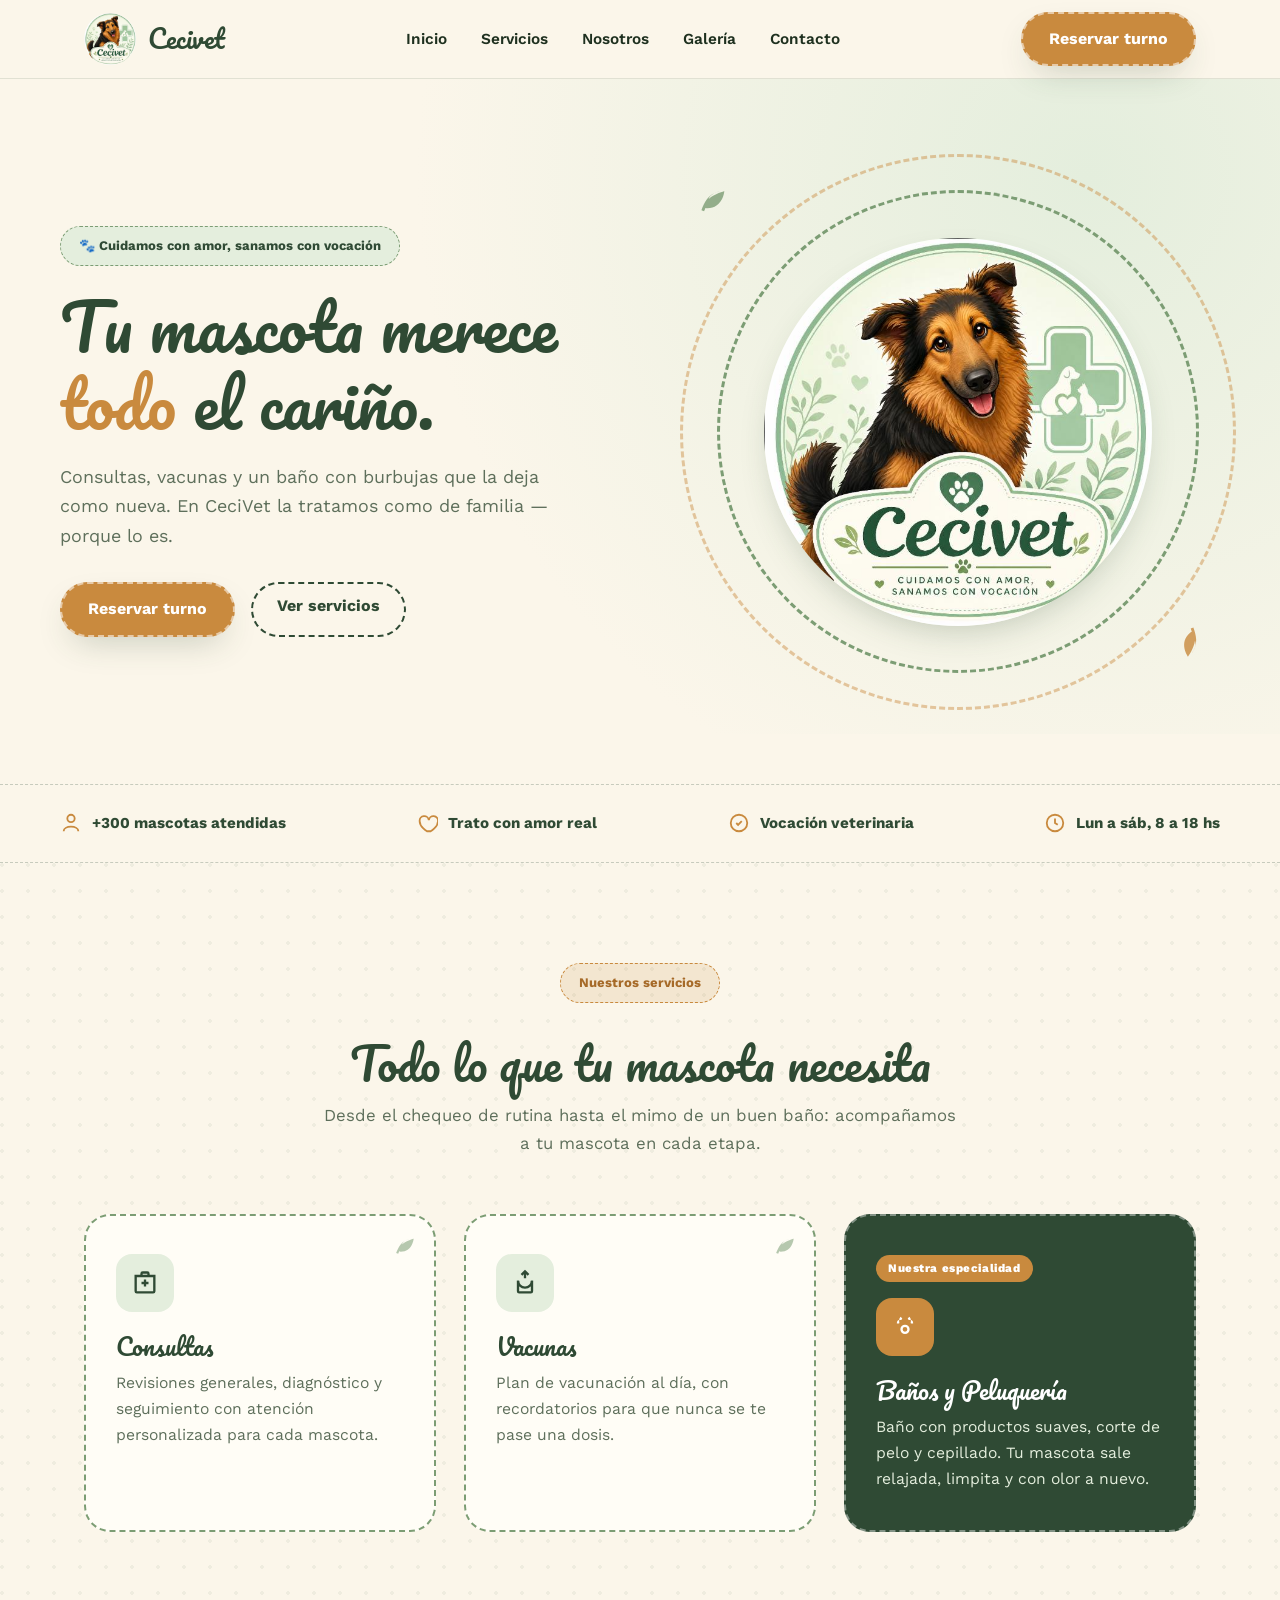
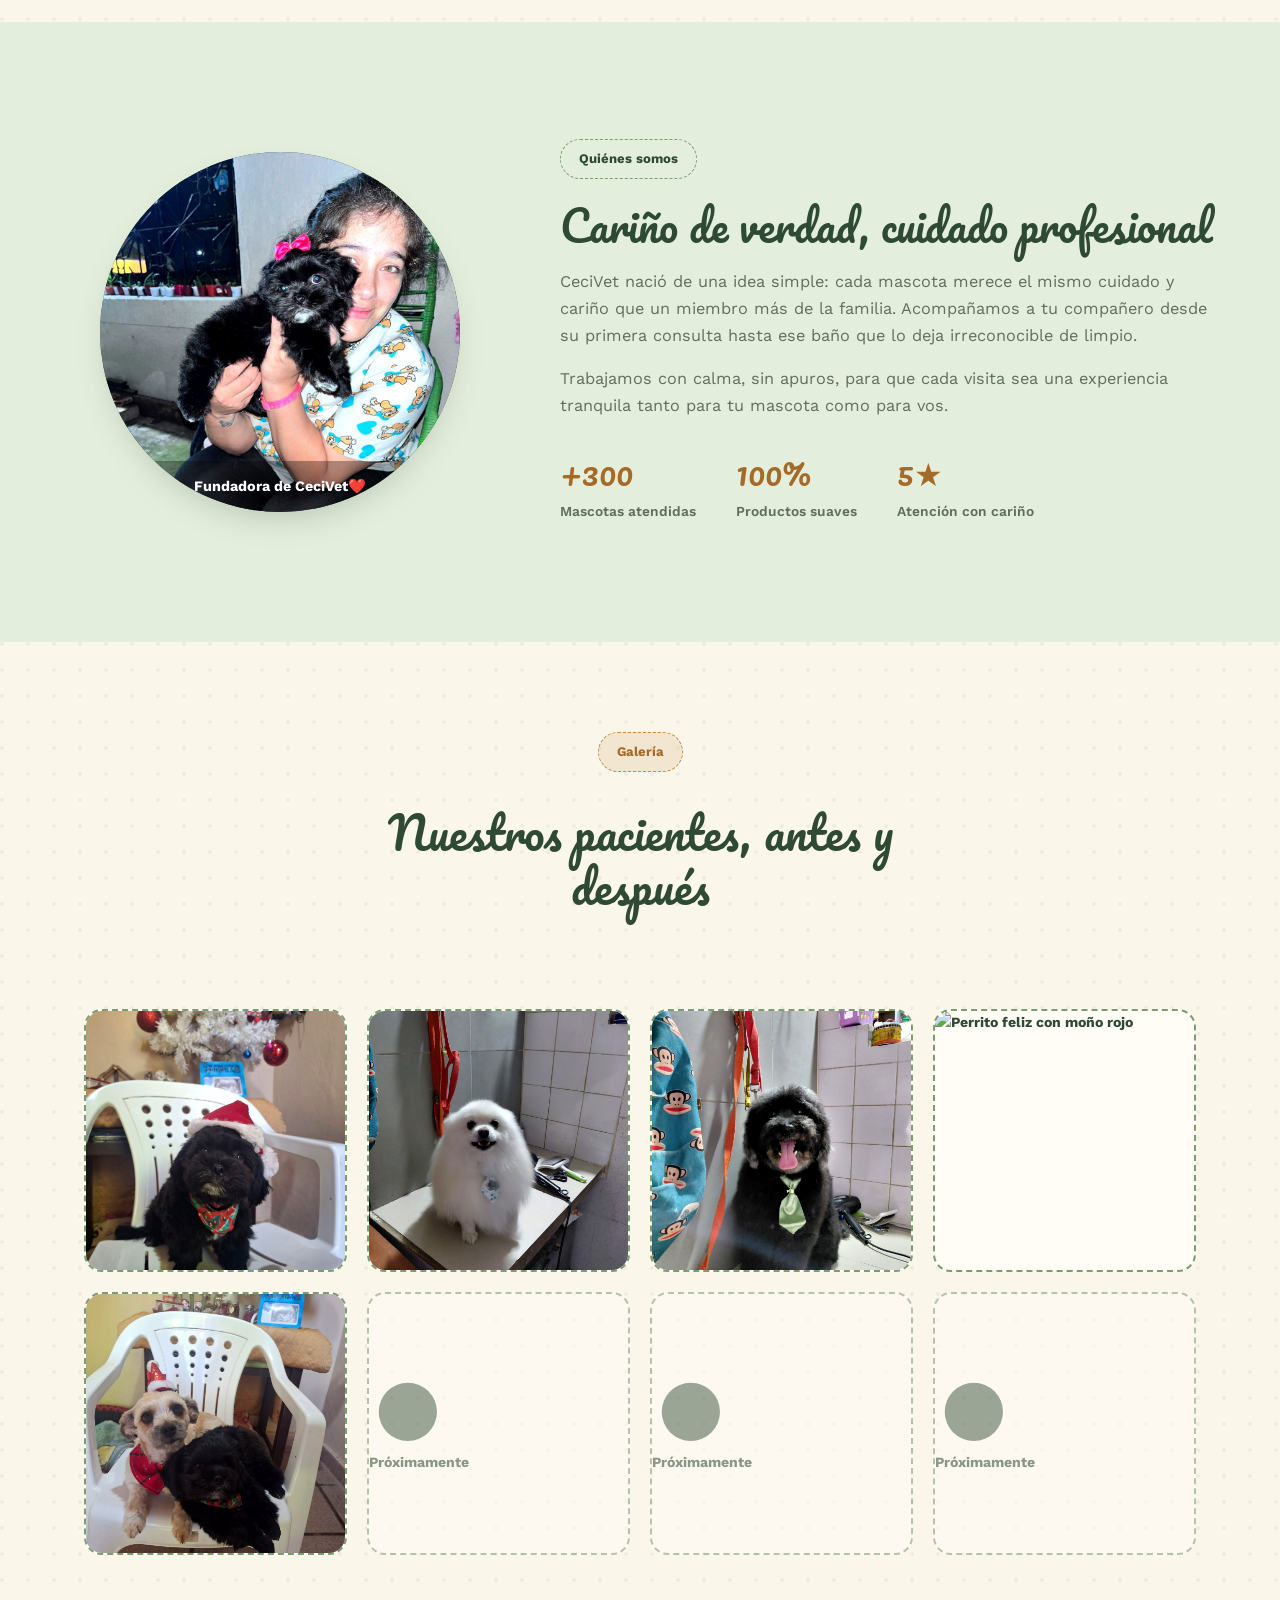
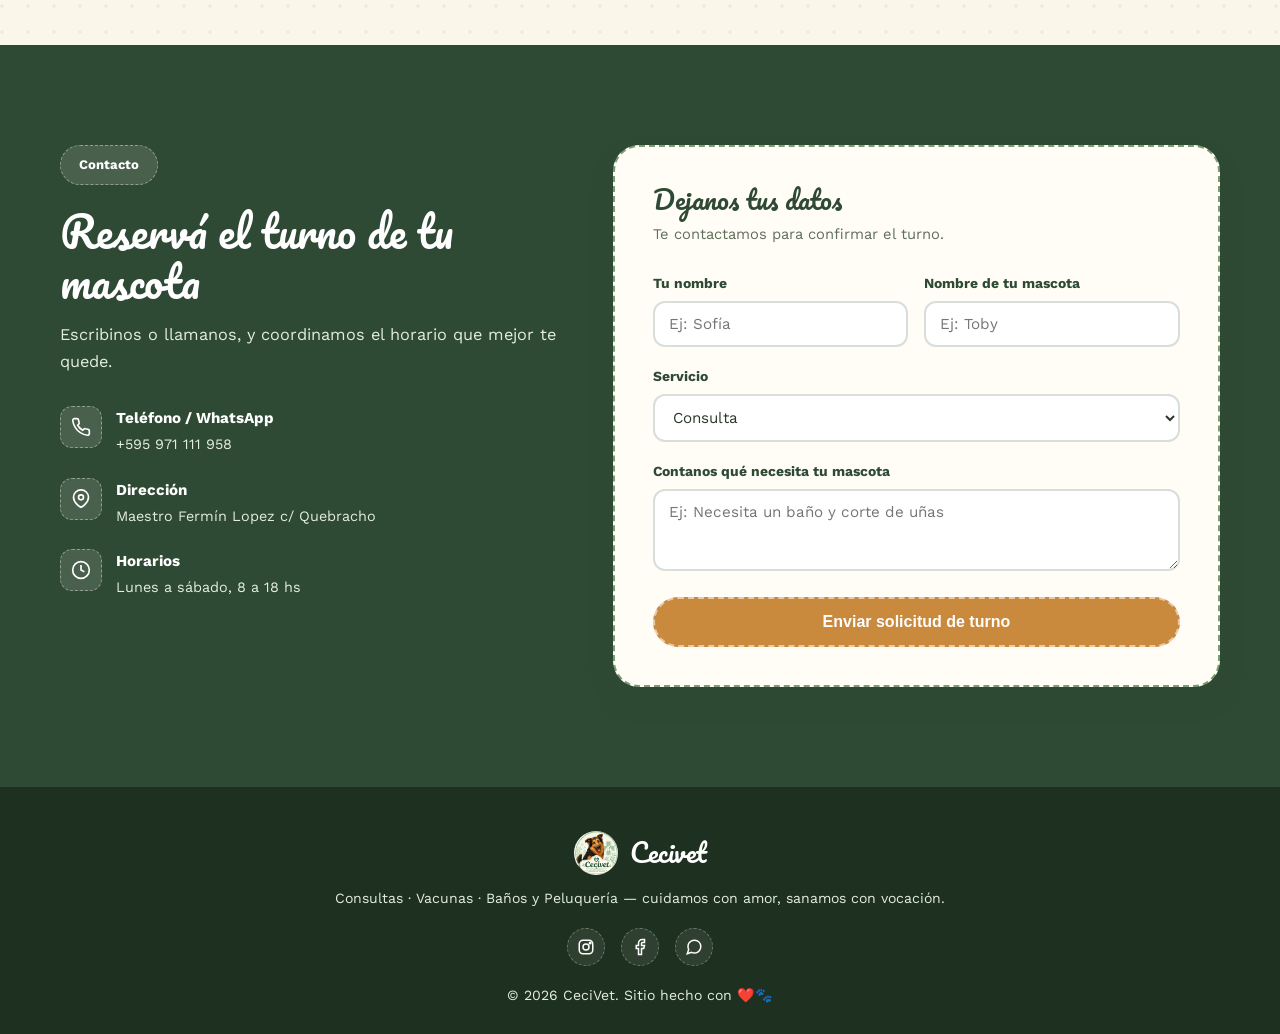
==== index.html @ d48b3a01 "CeciVet" ====
<!DOCTYPE html>
<html lang="es">
<head>
<meta charset="UTF-8">
<meta name="viewport" content="width=device-width, initial-scale=1.0">
<title>CeciVet · Cuidamos con amor, sanamos con vocación</title>
<meta name="description" content="CeciVet: consultas, vacunas, baños y peluquería para tu mascota, con cariño de verdad.">
<link rel="icon" href="assets/logo.png">

<!-- Pacifico = la tipografía tipo brush del logo. Work Sans = texto. -->
<link rel="preconnect" href="https://fonts.googleapis.com">
<link rel="preconnect" href="https://fonts.gstatic.com" crossorigin>
<link href="https://fonts.googleapis.com/css2?family=Pacifico&family=Work+Sans:ital,wght@0,400;0,500;0,600;0,700;0,800;1,400&display=swap" rel="stylesheet">

<link rel="stylesheet" href="css/style.css">
</head>
<body>

  <!-- El checkbox invisible es el "interruptor" del menú de celular.
       No hace falta JavaScript: el CSS reacciona solo a si está tildado. -->
  <input type="checkbox" id="menu-toggle" class="menu-checkbox">

  <header>
    <nav>
      <a href="#inicio" class="marca">
        <img src="assets/logo.png" alt="Logo CeciVet">
        <span class="marca-texto">Cecivet</span>
      </a>
      <ul class="menu" id="menu">
        <li><a href="#inicio">Inicio</a></li>
        <li><a href="#servicios">Servicios</a></li>
        <li><a href="#nosotros">Nosotros</a></li>
        <li><a href="#galeria">Galería</a></li>
        <li><a href="#contacto">Contacto</a></li>
      </ul>
      <a href="#contacto" class="cta">Reservar turno</a>
      <label for="menu-toggle" class="menu-btn" aria-label="Abrir menú">☰</label>
    </nav>
  </header>

  <!-- =========================================================
       HERO
       ========================================================= -->
  <section class="hero" id="inicio">
    <div class="hero-grid">
      <div>
        <span class="eyebrow">🐾 Cuidamos con amor, sanamos con vocación</span>
        <h1>Tu mascota merece <span class="resalto">todo</span> el cariño.</h1>
        <p>Consultas, vacunas y un baño con burbujas que la deja como nueva. En CeciVet la tratamos como de familia — porque lo es.</p>
        <div class="hero-botones">
          <a href="#contacto" class="cta">Reservar turno</a>
          <a href="#servicios" class="cta-outline">Ver servicios</a>
        </div>
      </div>

      <div class="hero-insignia">
        <div class="aro-punteado"></div>
        <div class="aro-punteado aro-2"></div>
        <span class="hoja-flot h1"><svg viewBox="0 0 24 24" fill="var(--salvia)"><path d="M17 8C8 10 5.9 16.17 3.82 21.34l1.89.66.95-2.3c.48.17 1.05.3 1.34.3C19 20 20 8 20 8s-6.85 1.63-11.03 5.45C9.94 10.8 12.79 8.83 17 8z"/></svg></span>
        <span class="hoja-flot h2"><svg viewBox="0 0 24 24" fill="var(--caramelo)"><path d="M17 8C8 10 5.9 16.17 3.82 21.34l1.89.66.95-2.3c.48.17 1.05.3 1.34.3C19 20 20 8 20 8s-6.85 1.63-11.03 5.45C9.94 10.8 12.79 8.83 17 8z"/></svg></span>
        <img src="assets/logo.png" alt="CeciVet — cuidamos con amor, sanamos con vocación" class="logo-hero">
      </div>
    </div>
  </section>

  <div class="franja">
    <div class="franja-grid">
      <div class="franja-item"><svg viewBox="0 0 24 24" fill="none" stroke="var(--caramelo)" stroke-width="2"><path d="M20 21c0-3-3.5-5-8-5s-8 2-8 5"/><circle cx="12" cy="7" r="4"/></svg> +300 mascotas atendidas</div>
      <div class="franja-item"><svg viewBox="0 0 24 24" fill="none" stroke="var(--caramelo)" stroke-width="2"><path d="M12 21s-8-4.5-8-11a5 5 0 0110-1 5 5 0 0110 1c0 6.5-8 11-8 11z"/></svg> Trato con amor real</div>
      <div class="franja-item"><svg viewBox="0 0 24 24" fill="none" stroke="var(--caramelo)" stroke-width="2"><path d="M9 12l2 2 4-4"/><circle cx="12" cy="12" r="9"/></svg> Vocación veterinaria</div>
      <div class="franja-item"><svg viewBox="0 0 24 24" fill="none" stroke="var(--caramelo)" stroke-width="2"><circle cx="12" cy="12" r="9"/><path d="M12 7v5l3 2"/></svg> Lun a sáb, 8 a 18 hs</div>
    </div>
  </div>

  <!-- =========================================================
       SERVICIOS
       ========================================================= -->
  <section class="servicios textura-huellas" id="servicios">
    <div class="contenedor">
      <div class="titulo-seccion">
        <span class="eyebrow">Nuestros servicios</span>
        <h2>Todo lo que tu mascota necesita</h2>
        <p>Desde el chequeo de rutina hasta el mimo de un buen baño: acompañamos a tu mascota en cada etapa.</p>
      </div>

      <div class="tarjetas">
        <div class="placa">
          <span class="hoja-esquina"><svg viewBox="0 0 24 24" fill="var(--salvia)"><path d="M17 8C8 10 5.9 16.17 3.82 21.34l1.89.66.95-2.3c.48.17 1.05.3 1.34.3C19 20 20 8 20 8s-6.85 1.63-11.03 5.45C9.94 10.8 12.79 8.83 17 8z"/></svg></span>
          <div class="icono"><svg viewBox="0 0 24 24" fill="none" stroke="var(--bosque)" stroke-width="2"><path d="M9 12h6M12 9v6M4 6h16v13a1 1 0 01-1 1H5a1 1 0 01-1-1V6z"/><path d="M9 6V4a1 1 0 011-1h4a1 1 0 011 1v2"/></svg></div>
          <h3>Consultas</h3>
          <p>Revisiones generales, diagnóstico y seguimiento con atención personalizada para cada mascota.</p>
        </div>

        <div class="placa">
          <span class="hoja-esquina"><svg viewBox="0 0 24 24" fill="var(--salvia)"><path d="M17 8C8 10 5.9 16.17 3.82 21.34l1.89.66.95-2.3c.48.17 1.05.3 1.34.3C19 20 20 8 20 8s-6.85 1.63-11.03 5.45C9.94 10.8 12.79 8.83 17 8z"/></svg></span>
          <div class="icono"><svg viewBox="0 0 24 24" fill="none" stroke="var(--bosque)" stroke-width="2"><path d="M12 2v6M9 5l3-3 3 3"/><path d="M6 10a6 6 0 0012 0"/><path d="M6 10v9a1 1 0 001 1h10a1 1 0 001-1v-9"/></svg></div>
          <h3>Vacunas</h3>
          <p>Plan de vacunación al día, con recordatorios para que nunca se te pase una dosis.</p>
        </div>

        <div class="placa destacada">
          <span class="etiqueta-top">Nuestra especialidad</span>
          <div class="icono"><svg viewBox="0 0 24 24" fill="none" stroke="white" stroke-width="2"><circle cx="12" cy="14" r="3"/><path d="M6 9c0-1 .5-2 1-2M18 9c0-1-.5-2-1-2M9 4c-.5.5-1 1.2-1 2M15 4c.5.5 1 1.2 1 2"/></svg></div>
          <h3>Baños y Peluquería</h3>
          <p>Baño con productos suaves, corte de pelo y cepillado. Tu mascota sale relajada, limpita y con olor a nuevo.</p>
        </div>
      </div>
    </div>
  </section>

  <!-- =========================================================
       NOSOTROS
       ========================================================= -->
  <section class="nosotros" id="nosotros">
    <div class="nosotros-grid">
            <div class="foto-insignia">
        <div class="foto-marco">
          <img src="assets/ceci-nosotros.jpg" alt="Ceci, fundadora de CeciVet, con uno de sus pacientes" loading="lazy">
          <div class="cinta">Fundadora de CeciVet❤️</div>
        </div>
      </div>
      <div>
        <span class="eyebrow">Quiénes somos</span>
        <h2>Cariño de verdad, cuidado profesional</h2>
        <p>CeciVet nació de una idea simple: cada mascota merece el mismo cuidado y cariño que un miembro más de la familia. Acompañamos a tu compañero desde su primera consulta hasta ese baño que lo deja irreconocible de limpio.</p>
        <p>Trabajamos con calma, sin apuros, para que cada visita sea una experiencia tranquila tanto para tu mascota como para vos.</p>
        <div class="stats">
          <div><strong>+300</strong><span>Mascotas atendidas</span></div>
          <div><strong>100%</strong><span>Productos suaves</span></div>
          <div><strong>5★</strong><span>Atención con cariño</span></div>
        </div>
      </div>
    </div>
  </section>

  <!-- =========================================================
       GALERÍA
       ========================================================= -->
  <section class="galeria textura-huellas" id="galeria">
    <div class="contenedor">
      <div class="titulo-seccion">
        <span class="eyebrow">Galería</span>
        <h2>Nuestros pacientes, antes y después</h2>
        <p>&nbsp;</p>
      </div>
      <div class="grilla-galeria">
               <div class="foto-item"><img src="assets/galeria/perrito-navideno.jpg" alt="Perrito negro con gorro navideño en CeciVet" loading="lazy"></div>
        <div class="foto-item"><img src="assets/galeria/pomerania-mesa.jpg" alt="Pomerania recién bañado en la mesa de peluquería" loading="lazy"></div>
        <div class="foto-item"><img src="assets/galeria/perrito-corbata.jpg" alt="Perrito con corbata verde después de su baño" loading="lazy"></div>
        <div class="foto-item"><img src="assets/galeria/perrito-moño-rojo.jpg" alt="Perrito feliz con moño rojo" loading="lazy"></div>
        <div class="foto-item"><img src="assets/galeria/duo-navideno.jpg" alt="Dos perritos juntos con temática navideña" loading="lazy"></div>
        <div class="foto-item placeholder"><div class="contenido"><svg viewBox="0 0 24 24" fill="var(--bosque)"><circle cx="12" cy="12" r="9"/></svg>Próximamente</div></div>
        <div class="foto-item placeholder"><div class="contenido"><svg viewBox="0 0 24 24" fill="var(--bosque)"><circle cx="12" cy="12" r="9"/></svg>Próximamente</div></div>
        <div class="foto-item placeholder"><div class="contenido"><svg viewBox="0 0 24 24" fill="var(--bosque)"><circle cx="12" cy="12" r="9"/></svg>Próximamente</div></div>
      </div>
    </div>
  </section>

  <!-- =========================================================
       CONTACTO
       ========================================================= -->
  <section class="contacto" id="contacto">
    <div class="contacto-grid">
      <div>
        <span class="eyebrow" style="background:rgba(255,255,255,0.12); color:white; border-color:rgba(255,255,255,0.4);">Contacto</span>
        <h2>Reservá el turno de tu mascota</h2>
        <p>Escribinos o llamanos, y coordinamos el horario que mejor te quede.</p>

               <a href="https://wa.me/595971111958" target="_blank" class="dato">
          <div class="icono-chico"><svg viewBox="0 0 24 24" fill="none" stroke="white" stroke-width="2"><path d="M22 16.9v3a2 2 0 01-2.2 2 19.8 19.8 0 01-8.6-3.1 19.5 19.5 0 01-6-6A19.8 19.8 0 012.1 4.2 2 2 0 014.1 2h3a2 2 0 012 1.7c.1.9.3 1.8.6 2.7a2 2 0 01-.4 2.1L8 9.9a16 16 0 006 6l1.4-1.4a2 2 0 012.1-.4c.9.3 1.8.5 2.7.6a2 2 0 011.8 2.2z"/></svg></div>
          <div><strong>Teléfono / WhatsApp</strong><span>+595 971 111 958</span></div>
        </a>
        <div class="dato">
          <div class="icono-chico"><svg viewBox="0 0 24 24" fill="none" stroke="white" stroke-width="2"><path d="M21 10c0 7-9 12-9 12s-9-5-9-12a9 9 0 0118 0z"/><circle cx="12" cy="10" r="3"/></svg></div>
          <div><strong>Dirección</strong><span>Maestro Fermín Lopez c/ Quebracho</span></div>
        </div>
        <div class="dato">
          <div class="icono-chico"><svg viewBox="0 0 24 24" fill="none" stroke="white" stroke-width="2"><circle cx="12" cy="12" r="10"/><path d="M12 6v6l4 2"/></svg></div>
          <div><strong>Horarios</strong><span>Lunes a sábado, 8 a 18 hs</span></div>
        </div>
      </div>

      <div class="form-placa">
        <h3>Dejanos tus datos</h3>
        <p>Te contactamos para confirmar el turno.</p>
        <form id="formTurno">
          <div class="campo-fila">
            <div class="campo">
              <label for="nombre">Tu nombre</label>
              <input type="text" id="nombre" placeholder="Ej: Sofía" required>
            </div>
            <div class="campo">
              <label for="mascota">Nombre de tu mascota</label>
              <input type="text" id="mascota" placeholder="Ej: Toby" required>
            </div>
          </div>
          <div class="campo">
            <label for="servicio">Servicio</label>
            <select id="servicio">
              <option>Consulta</option>
              <option>Vacunación</option>
              <option>Baño y peluquería</option>
            </select>
          </div>
          <div class="campo">
            <label for="mensaje">Contanos qué necesita tu mascota</label>
            <textarea id="mensaje" rows="3" placeholder="Ej: Necesita un baño y corte de uñas"></textarea>
          </div>
           <button type="submit" class="btn-enviar">Enviar solicitud de turno</button>
          <div class="mensaje-envio" id="mensajeEnvio">¡Listo! En breve te contactamos para confirmar el turno 🐾</div>
        </form>
      </div>
    </div>
  </section>

  <!-- =========================================================
       FOOTER
       ========================================================= -->
  <footer>
    <div class="marca">
      <img src="assets/logo.png" alt="Logo CeciVet">
      <span class="marca-texto">Cecivet</span>
    </div>
    <p>Consultas · Vacunas · Baños y Peluquería — cuidamos con amor, sanamos con vocación.</p>
    <div class="redes">
      <a href="#" aria-label="Instagram"><svg viewBox="0 0 24 24" fill="none" stroke="white" stroke-width="2"><rect x="3" y="3" width="18" height="18" rx="5"/><circle cx="12" cy="12" r="4"/><circle cx="17.5" cy="6.5" r="1"/></svg></a>
      <a href="#" aria-label="Facebook"><svg viewBox="0 0 24 24" fill="none" stroke="white" stroke-width="2"><path d="M18 2h-3a5 5 0 00-5 5v3H7v4h3v8h4v-8h3l1-4h-4V7a1 1 0 011-1h3z"/></svg></a>
      <a href="#" aria-label="WhatsApp"><svg viewBox="0 0 24 24" fill="none" stroke="white" stroke-width="2"><path d="M21 11.5a8.38 8.38 0 01-.9 3.8 8.5 8.5 0 01-7.6 4.7 8.38 8.38 0 01-3.8-.9L3 21l1.9-5.7a8.38 8.38 0 01-.9-3.8 8.5 8.5 0 014.7-7.6 8.38 8.38 0 013.8-.9h.5a8.48 8.48 0 018 8v.5z"/></svg></a>
    </div>
    <p>© 2026 CeciVet. Sitio hecho con ❤️🐾</p>
  </footer>
  <script src="js/script.js"></script>
</body>
</html>
---- css/style.css ----
/* ===========================================================
   CeciVet — style.css
   Paleta y tipografía sacadas directo del logo oficial:
   verde salvia + crema + verde bosque + caramelo (del pelaje).
   El motivo que se repite en todo el sitio: la insignia circular
   punteada y la "placa" con borde cosido, igual que el logo.
   =========================================================== */

:root{
  --salvia:        #7C9D74;  /* verde del aro del logo */
  --salvia-suave:  #E4EEDD;  /* verde clarito, fondos */
  --bosque:        #2F4A34;  /* verde oscuro del texto del logo */
  --bosque-tinta:  #1E301F;
  --crema:         #FBF6EA;  /* fondo cálido general */
  --crema-placa:   #FFFDF6;  /* crema de la "placa" del nombre */
  --caramelo:      #C98A3E;  /* del pelaje del perro, acento cálido */
  --caramelo-osc:  #A66A28;
  --texto:         #2B372A;
  --texto-suave:   #5E6F5B;
  --radio:         26px;
  --sombra: 0 14px 34px -12px rgba(47, 74, 52, 0.28);
  --borde-placa: 2.5px dashed var(--salvia);
}

*{ box-sizing:border-box; margin:0; padding:0; }
html{ scroll-behavior:smooth; }

body{
  font-family:'Work Sans', sans-serif;
  background: var(--crema);
  color: var(--texto);
  line-height:1.65;
  overflow-x:hidden;
}

h1,h2,h3,.marca-texto{ font-family:'Pacifico', cursive; color:var(--bosque); line-height:1.2; font-weight:400; }
.eyebrow, .etiqueta{ font-family:'Work Sans', sans-serif; }

a{ text-decoration:none; color:inherit; }
img,svg{ display:block; max-width:100%; }

@media (prefers-reduced-motion: reduce){
  *{ animation:none !important; transition:none !important; scroll-behavior:auto !important; }
}

.contenedor{ max-width:1160px; margin:0 auto; padding:0 24px; }

/* Textura de huellitas de fondo — el "papel de la marca" */
.textura-huellas{
  background-image: radial-gradient(circle at 2px 2px, rgba(47,74,52,0.06) 1.6px, transparent 0);
  background-size: 26px 26px;
}

/* ===========================================================
   NAVBAR
   =========================================================== */
header{
  position:sticky; top:0; z-index:100;
  background: rgba(251,246,234,0.92);
  backdrop-filter: blur(8px);
  border-bottom: 1px solid rgba(47,74,52,0.12);
}
nav{
  max-width:1160px; margin:0 auto;
  display:flex; align-items:center; justify-content:space-between;
  padding: 12px 24px;
}
.marca{ display:flex; align-items:center; gap:12px; }
.marca img{ width:52px; height:52px; border-radius:50%; }
.marca-texto{ font-size:1.6rem; }

.menu{
  display:flex; gap:30px; list-style:none;
  font-weight:600; font-size:0.96rem; color:var(--bosque-tinta);
}
.menu a{ position:relative; padding:4px 2px; }
.menu a::after{
  content:""; position:absolute; left:0; bottom:-3px;
  width:0%; height:3px; background:var(--caramelo);
  border-radius:3px; transition:width .25s ease;
}
.menu a:hover::after, .menu a:focus-visible::after{ width:100%; }
.menu a:focus-visible, .cta:focus-visible, .cta-outline:focus-visible{
  outline:3px solid var(--caramelo); outline-offset:3px; border-radius:6px;
}

/* Botón "sello": borde punteado, como la placa del logo */
.cta{
  background: var(--caramelo);
  color: white;
  padding: 12px 26px;
  border-radius: 999px;
  font-weight:700;
  box-shadow: var(--sombra);
  transition: transform .2s ease, background .2s ease;
  display:inline-block;
  border: 2.5px dashed rgba(255,255,255,0.55);
}
.cta:hover{ background: var(--caramelo-osc); transform: translateY(-2px); }

.cta-outline{
  border: 2.5px dashed var(--bosque);
  color: var(--bosque);
  padding: 9px 24px;
  border-radius: 999px;
  font-weight:700;
  display:inline-block;
  transition: background .2s ease, color .2s ease;
}
.cta-outline:hover{ background:var(--bosque); color:white; }

/* Menú hamburguesa SOLO CSS (sin una línea de JavaScript) */
.menu-checkbox{ display:none; }
.menu-btn{
  display:none; font-size:1.7rem; color:var(--bosque);
  cursor:pointer; line-height:1;
}

/* ===========================================================
   HERO
   =========================================================== */
.hero{
  position:relative;
  padding: 90px 24px 40px;
  background:
    radial-gradient(circle at 85% 15%, var(--salvia-suave) 0%, transparent 55%),
    var(--crema);
}
.hero-grid{
  max-width:1160px; margin:0 auto;
  display:grid; grid-template-columns: 1.05fr 0.95fr;
  gap:56px; align-items:center;
}
.eyebrow{
  display:inline-flex; align-items:center; gap:8px;
  background: var(--salvia-suave); color: var(--bosque);
  font-weight:700; font-size:0.82rem;
  padding: 8px 18px; border-radius:999px; margin-bottom:22px;
  border: 1.5px dashed var(--salvia);
}
.hero h1{
  font-size: clamp(2.6rem, 5.2vw, 4rem);
  margin-bottom:20px;
}
.hero h1 .resalto{ color: var(--caramelo); }
.hero p{
  font-family:'Work Sans', sans-serif;
  font-size:1.12rem; color: var(--texto-suave);
  max-width:48ch; margin-bottom:32px;
}
.hero-botones{ display:flex; gap:16px; flex-wrap:wrap; }

/* Insignia circular con el logo real + aro punteado girando —
   elemento firma tomado directo del isotipo de la marca */
.hero-insignia{
  position:relative;
  aspect-ratio:1/1;
  display:flex; align-items:center; justify-content:center;
}
.aro-punteado{
  position:absolute; inset: 4%;
  border-radius:50%;
  border: 3px dashed var(--salvia);
  animation: girar 40s linear infinite;
}
.aro-punteado.aro-2{ inset: -3%; border-color: rgba(201,138,62,0.45); animation-duration: 60s; animation-direction: reverse; }
@keyframes girar{ to{ transform: rotate(360deg); } }

.logo-hero{
  width: 74%;
  border-radius:50%;
  box-shadow: var(--sombra);
  position:relative;
  z-index:2;
}

.hoja-flot{ position:absolute; opacity:.8; }
.hoja-flot svg{ width:34px; }
.hoja-flot.h1{ top:2%; left:0%; }
.hoja-flot.h2{ bottom:6%; right:2%; transform:rotate(140deg); }

/* Franja de confianza */
.franja{
  border-top: 1.5px dashed rgba(47,74,52,0.25);
  border-bottom: 1.5px dashed rgba(47,74,52,0.25);
  padding: 26px 24px;
  margin-top: 50px;
}
.franja-grid{
  max-width:1160px; margin:0 auto;
  display:flex; justify-content:space-between; flex-wrap:wrap; gap:20px;
}
.franja-item{ display:flex; align-items:center; gap:10px; font-weight:700; color:var(--bosque); font-size:.95rem; }
.franja-item svg{ width:22px; height:22px; }

/* ===========================================================
   SERVICIOS
   =========================================================== */
.servicios{ padding: 100px 24px 90px; }
.titulo-seccion{ text-align:center; max-width:640px; margin:0 auto 56px; }
.titulo-seccion .eyebrow{ background: rgba(201,138,62,0.15); color: var(--caramelo-osc); border-color: var(--caramelo); }
.titulo-seccion h2{ font-size: clamp(2rem, 4.2vw, 2.8rem); margin: 12px 0 12px; }
.titulo-seccion p{ color: var(--texto-suave); font-size:1.05rem; }

.tarjetas{ display:grid; grid-template-columns: repeat(3,1fr); gap:28px; }

/* Tarjeta tipo "placa": borde punteado + esquina de hoja, como el sello del logo */
.placa{
  background: var(--crema-placa);
  border-radius: var(--radio);
  border: var(--borde-placa);
  padding: 38px 30px;
  position:relative;
  transition: transform .25s ease, box-shadow .25s ease;
}
.placa:hover{ transform: translateY(-8px); box-shadow: var(--sombra); }
.placa.destacada{ background: var(--bosque); border-color: rgba(255,255,255,0.4); }
.placa.destacada h3, .placa.destacada p{ color: white; }
.placa.destacada p{ color: var(--salvia-suave); }

.placa .hoja-esquina{ position:absolute; top:14px; right:16px; opacity:.55; }
.placa .hoja-esquina svg{ width:26px; }

.icono{
  width:58px; height:58px;
  background: var(--salvia-suave);
  border-radius: 16px;
  display:flex; align-items:center; justify-content:center;
  margin-bottom:20px;
}
.placa.destacada .icono{ background: var(--caramelo); }
.icono svg{ width:28px; height:28px; }

.placa h3{ font-size:1.5rem; margin-bottom:10px; }
.placa p{ color: var(--texto-suave); font-size:0.98rem; }

.etiqueta-top{
  display:inline-block; background:var(--caramelo); color:white;
  font-size:0.72rem; font-weight:800; letter-spacing:.05em;
  padding:4px 12px; border-radius:999px; margin-bottom:16px;
}

/* ===========================================================
   NOSOTROS
   =========================================================== */
.nosotros{ padding: 90px 24px; background: var(--salvia-suave); }
.nosotros-grid{
  max-width:1160px; margin:0 auto;
  display:grid; grid-template-columns: 0.8fr 1.2fr;
  gap: 60px; align-items:center;
}
.foto-insignia{
  position:relative; aspect-ratio:1/1;
  display:flex; align-items:center; justify-content:center;
}
.foto-marco{
  width:82%; aspect-ratio:1/1; border-radius:50%;
  background: var(--bosque);
  display:flex; align-items:center; justify-content:center;
  box-shadow: var(--sombra); position:relative; overflow:hidden;
}
.foto-marco img{
  width:100%; height:100%;
  object-fit: cover;
  display:block;
}
.foto-marco .cinta{
  position:absolute; bottom:0; left:0; right:0;
  background: rgba(0,0,0,0.32); color:white; text-align:center;
  padding:14px; font-weight:700; font-size:.9rem;
}

.nosotros h2{ font-size: clamp(2rem, 4.2vw, 2.6rem); margin-bottom:18px; }
.nosotros p{ color: var(--texto-suave); margin-bottom:16px; font-size:1.02rem; }

.stats{ display:flex; gap:40px; margin-top:26px; flex-wrap:wrap; }
.stats div strong{ display:block; font-family:'Pacifico',cursive; font-size:2rem; color: var(--caramelo-osc); font-weight:400; }
.stats div span{ font-size:.86rem; color:var(--texto-suave); font-weight:600; }

/* ===========================================================
   GALERÍA
   =========================================================== */
.galeria{ padding:90px 24px; }
.grilla-galeria{ display:grid; grid-template-columns:repeat(4,1fr); gap:20px; }
.foto-item{
  aspect-ratio:1/1;
  border-radius: 18px;
  border: var(--borde-placa);
  background: var(--crema-placa);
  display:flex; align-items:center; justify-content:center;
  flex-direction:column; gap:8px;
  color: var(--bosque); font-weight:700; font-size:.88rem;
  transition: transform .2s ease;
  overflow: hidden;
}
.foto-item:hover{ transform: translateY(-6px) rotate(-1deg); }
.foto-item img{
  width:100%; height:100%;
  object-fit: cover;
  display:block;
}
.foto-item svg{ width:30%; opacity:.85; }
.foto-item.placeholder{ opacity:.55; }
.foto-item.destacada{ background: var(--bosque); color:white; border-color: rgba(255,255,255,0.4); }

/* ===========================================================
   CONTACTO
   =========================================================== */
.contacto{ padding:100px 24px; background: var(--bosque); color:white; position:relative; }
.contacto-grid{
  max-width:1160px; margin:0 auto;
  display:grid; grid-template-columns: 0.9fr 1.1fr; gap:56px;
}
.contacto h2{ color:white; font-size: clamp(2rem,4.2vw,2.6rem); margin-bottom:16px; }
.contacto > .contacto-grid > div:first-child p{ color: var(--salvia-suave); margin-bottom:30px; font-size:1.02rem; }

.dato{ display:flex; gap:14px; margin-bottom:20px; align-items:flex-start; }
.dato .icono-chico{
  width:42px; height:42px; background: rgba(255,255,255,0.12);
  border: 1.5px dashed rgba(255,255,255,0.4);
  border-radius:12px; display:flex; align-items:center; justify-content:center; flex-shrink:0;
}
.dato .icono-chico svg{ width:20px; height:20px; }
.dato strong{ display:block; font-size:.95rem; }
.dato span{ color: var(--salvia-suave); font-size:.9rem; }

/* La placa del formulario — misma idea que el cartel del logo */
.form-placa{
  background: var(--crema-placa);
  border-radius: var(--radio);
  border: var(--borde-placa);
  padding: 38px;
  box-shadow: var(--sombra);
}
.form-placa h3{ margin-bottom:6px; font-size:1.6rem; }
.form-placa > p{ color: var(--texto-suave); font-size:.92rem; margin-bottom:26px; font-family:'Work Sans'; }

.campo{ margin-bottom:18px; }
.campo label{ display:block; font-weight:700; font-size:.87rem; margin-bottom:6px; color:var(--bosque); }
.campo input, .campo select, .campo textarea{
  width:100%; padding:12px 14px; border-radius:12px;
  border: 2px solid rgba(47,74,52,0.18);
  font-family:inherit; font-size:.95rem; background:white; color:var(--texto);
  transition: border-color .2s ease;
}
.campo input:focus, .campo select:focus, .campo textarea:focus{ outline:none; border-color: var(--caramelo); }
.campo-fila{ display:grid; grid-template-columns:1fr 1fr; gap:16px; }

.btn-enviar{
  width:100%; background: var(--caramelo); color:white;
  padding:14px; border-radius:999px; font-weight:800; font-size:1rem;
  border: 2.5px dashed rgba(255,255,255,0.55);
  transition: background .2s ease; cursor:pointer;
}
.btn-enviar:hover{ background: var(--caramelo-osc); }
.mensaje-envio{
  margin-top: 14px;
  padding: 12px 14px;
  border-radius: 12px;
  background: var(--salvia-suave);
  color: var(--bosque);
  font-weight: 700;
  font-size: .9rem;
  text-align: center;
  display: none;
}
.mensaje-envio.visible{
  display: block;
}

/* ===========================================================
   FOOTER
   =========================================================== */
footer{ background: var(--bosque-tinta); color: var(--salvia-suave); padding:44px 24px 26px; text-align:center; font-size:.88rem; }
footer .marca{ justify-content:center; margin-bottom:12px; }
footer .marca-texto{ color:white; }
footer .marca img{ width:44px; height:44px; }
footer .redes{ display:flex; justify-content:center; gap:16px; margin:18px 0; }
footer .redes a{
  width:38px; height:38px; border-radius:50%;
  background: rgba(255,255,255,0.08); border: 1.5px dashed rgba(255,255,255,0.3);
  display:flex; align-items:center; justify-content:center;
  transition: background .2s ease;
}
footer .redes a:hover{ background: var(--caramelo); border-color: transparent; }
footer .redes svg{ width:18px; height:18px; }

/* ===========================================================
   RESPONSIVE
   =========================================================== */
@media (max-width:900px){
  .hero-grid, .nosotros-grid, .contacto-grid{ grid-template-columns:1fr; }
  .nosotros .foto-insignia{ order:-1; max-width:340px; margin:0 auto; }
  .tarjetas{ grid-template-columns:1fr 1fr; }
  .grilla-galeria{ grid-template-columns: repeat(2,1fr); }
  .hero-insignia{ max-width:340px; margin:0 auto; }
}

@media (max-width:640px){
  .menu{
    position:absolute; top:100%; left:0; right:0;
    background:var(--crema); flex-direction:column;
    padding:20px 24px; gap:18px;
    display:none;
    border-bottom:1.5px dashed var(--salvia);
  }
  /* Truco CSS puro: el checkbox invisible controla si se ve el menú */
  .menu-checkbox:checked ~ .menu{ display:flex; }
  .menu-btn{ display:block; }
  .tarjetas{ grid-template-columns:1fr; }
  .grilla-galeria{ grid-template-columns: repeat(2,1fr); }
  .campo-fila{ grid-template-columns:1fr; }
  .franja-grid{ justify-content:center; text-align:center; }
  .stats{ gap:24px; }
}
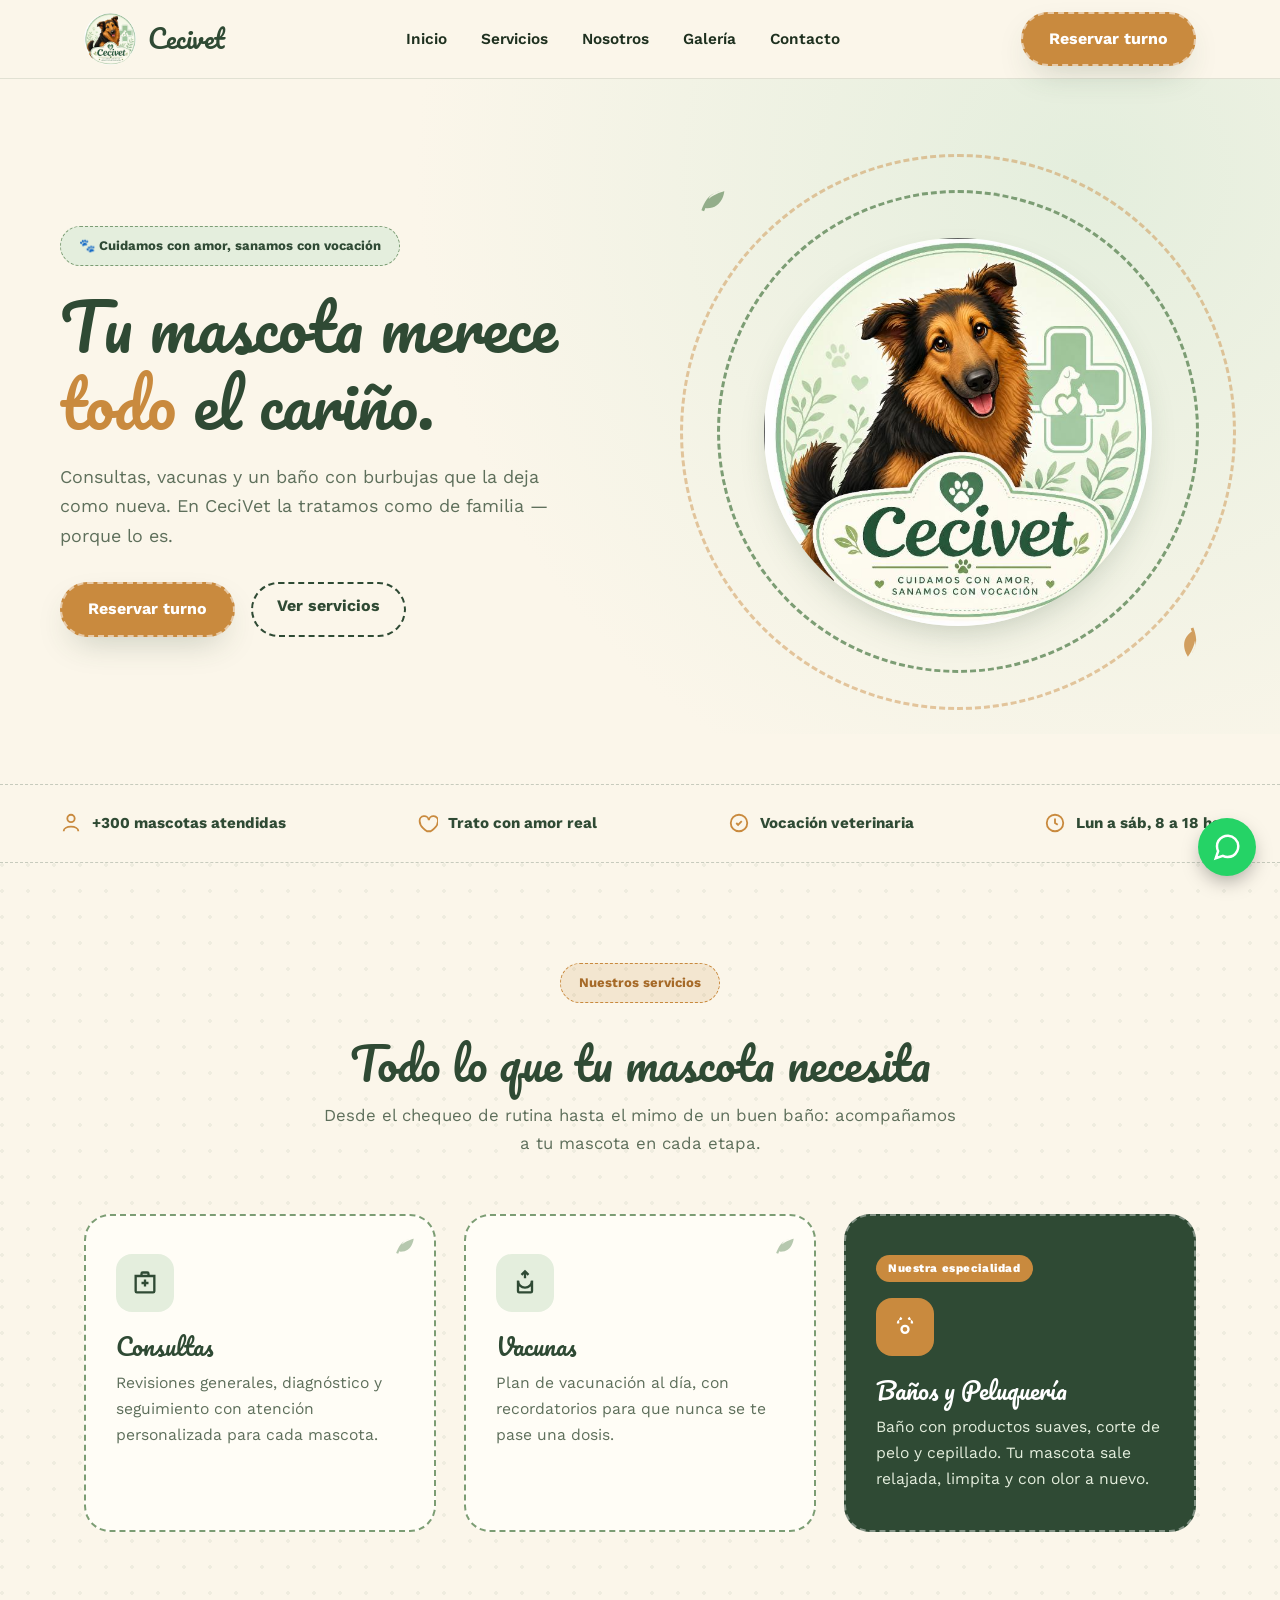
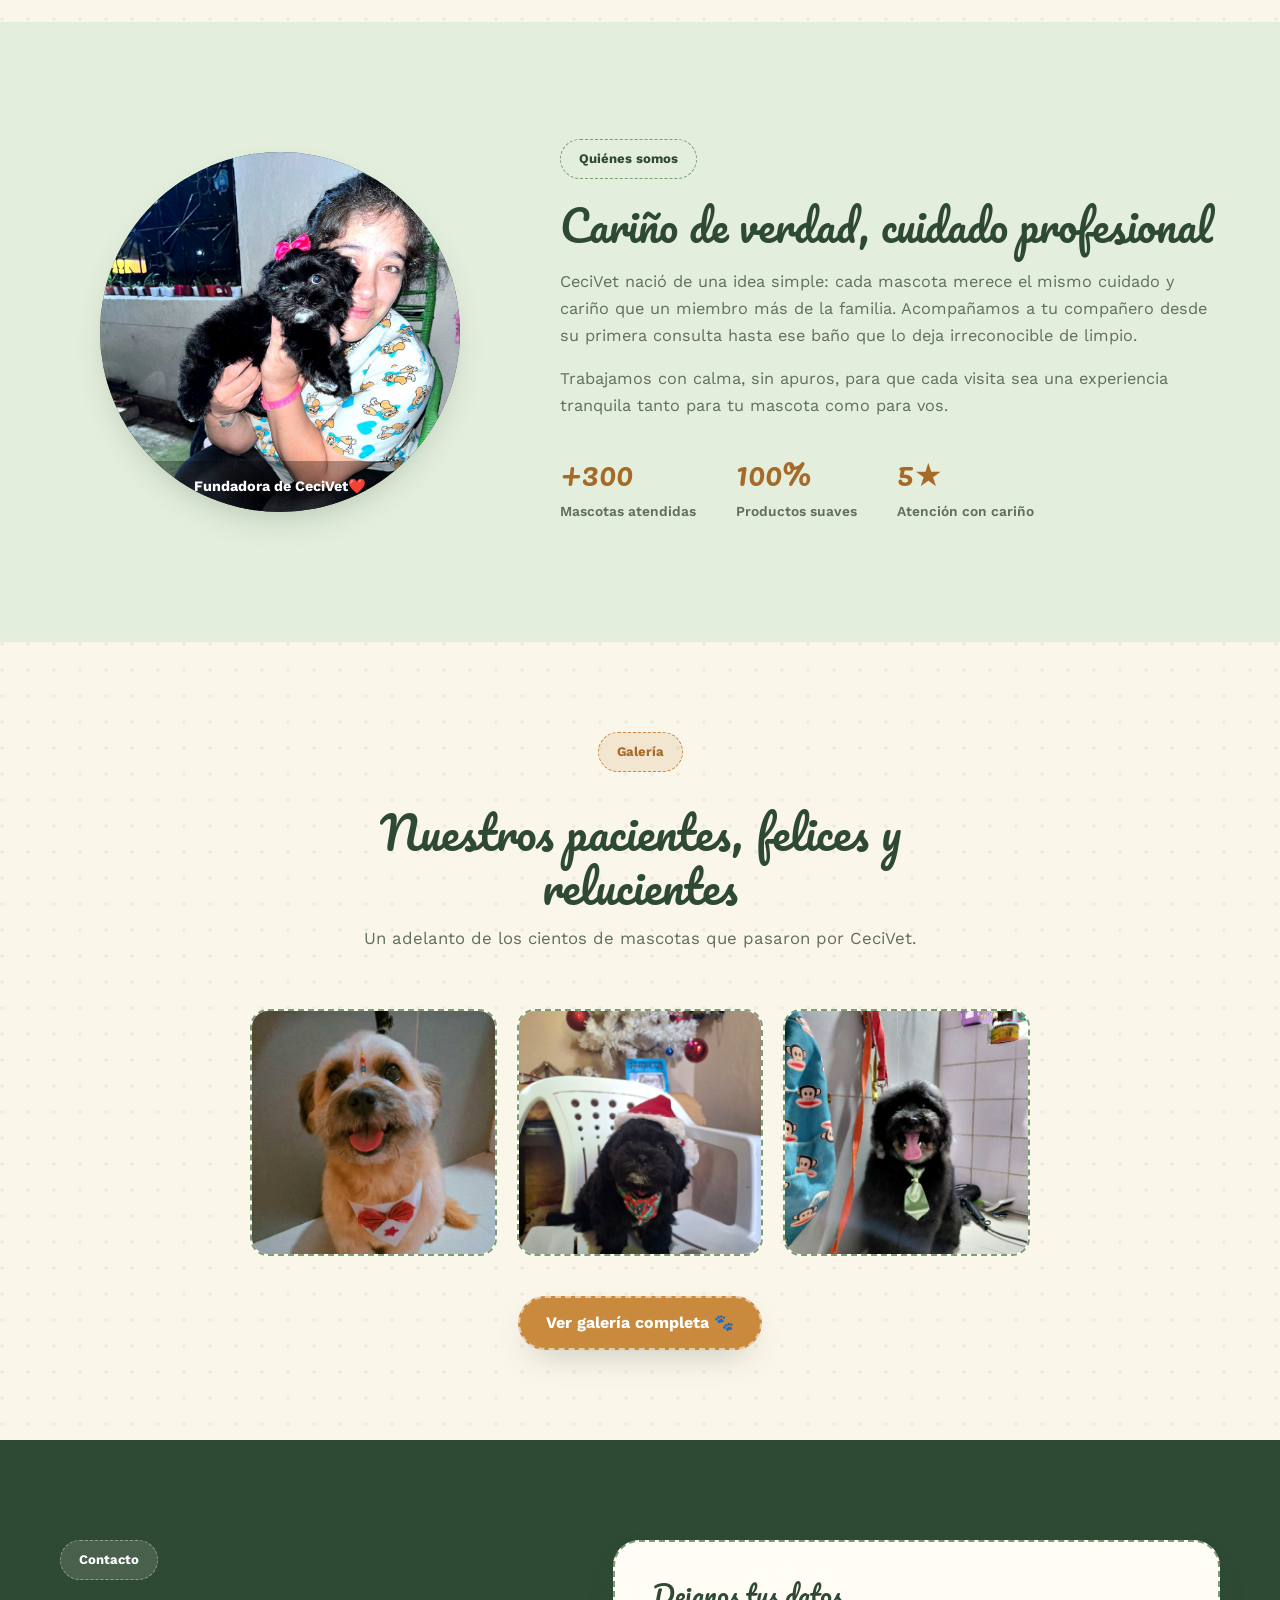
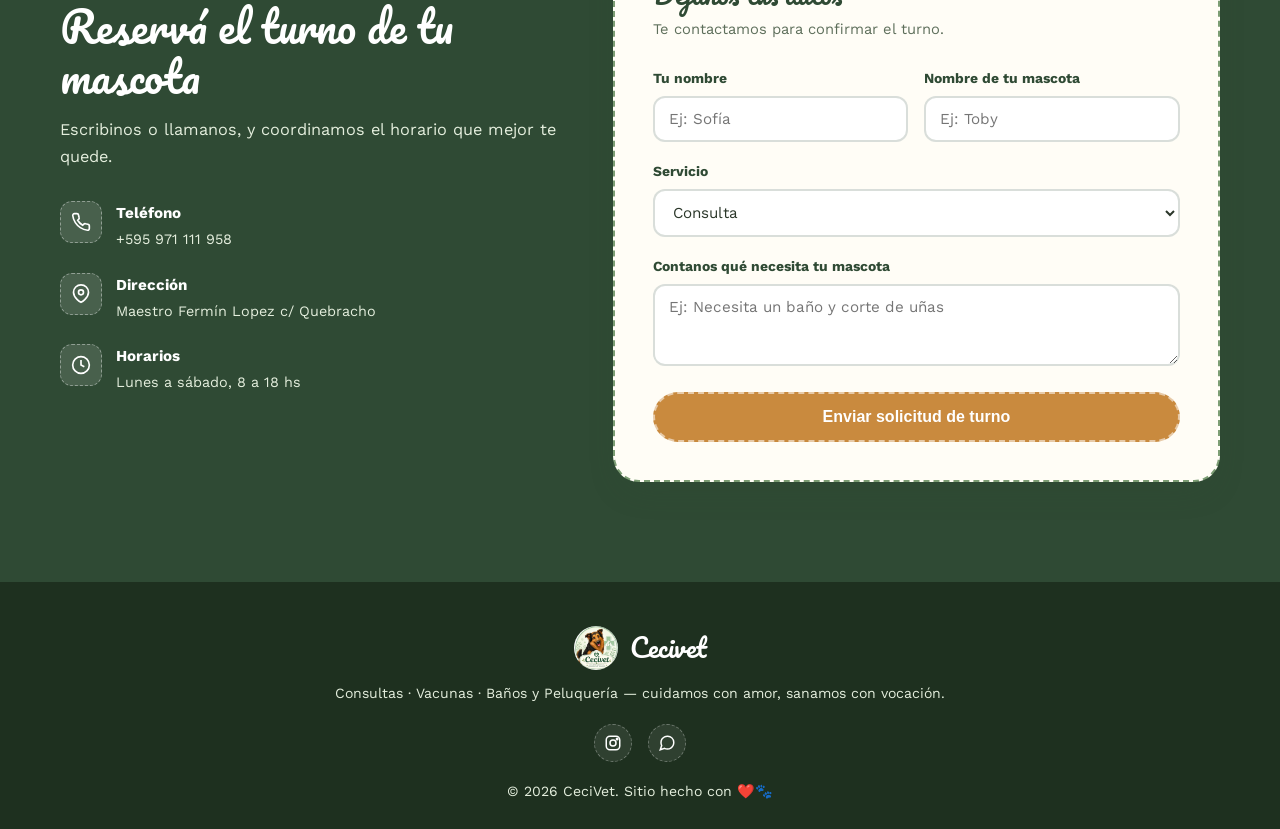
==== commit e1c36454: "Agregue cosas nuevas" ====
--- a/index.html
+++ b/index.html
@@ -30,7 +30,7 @@
         <li><a href="#inicio">Inicio</a></li>
         <li><a href="#servicios">Servicios</a></li>
         <li><a href="#nosotros">Nosotros</a></li>
-        <li><a href="#galeria">Galería</a></li>
+        <li><a href="galeria.html">Galería</a></li>
         <li><a href="#contacto">Contacto</a></li>
       </ul>
       <a href="#contacto" class="cta">Reservar turno</a>
@@ -84,21 +84,21 @@
       </div>
 
       <div class="tarjetas">
-        <div class="placa">
+        <div class="placa aparecer">
           <span class="hoja-esquina"><svg viewBox="0 0 24 24" fill="var(--salvia)"><path d="M17 8C8 10 5.9 16.17 3.82 21.34l1.89.66.95-2.3c.48.17 1.05.3 1.34.3C19 20 20 8 20 8s-6.85 1.63-11.03 5.45C9.94 10.8 12.79 8.83 17 8z"/></svg></span>
           <div class="icono"><svg viewBox="0 0 24 24" fill="none" stroke="var(--bosque)" stroke-width="2"><path d="M9 12h6M12 9v6M4 6h16v13a1 1 0 01-1 1H5a1 1 0 01-1-1V6z"/><path d="M9 6V4a1 1 0 011-1h4a1 1 0 011 1v2"/></svg></div>
           <h3>Consultas</h3>
           <p>Revisiones generales, diagnóstico y seguimiento con atención personalizada para cada mascota.</p>
         </div>
 
-        <div class="placa">
+        <div class="placa aparecer">
           <span class="hoja-esquina"><svg viewBox="0 0 24 24" fill="var(--salvia)"><path d="M17 8C8 10 5.9 16.17 3.82 21.34l1.89.66.95-2.3c.48.17 1.05.3 1.34.3C19 20 20 8 20 8s-6.85 1.63-11.03 5.45C9.94 10.8 12.79 8.83 17 8z"/></svg></span>
           <div class="icono"><svg viewBox="0 0 24 24" fill="none" stroke="var(--bosque)" stroke-width="2"><path d="M12 2v6M9 5l3-3 3 3"/><path d="M6 10a6 6 0 0012 0"/><path d="M6 10v9a1 1 0 001 1h10a1 1 0 001-1v-9"/></svg></div>
           <h3>Vacunas</h3>
           <p>Plan de vacunación al día, con recordatorios para que nunca se te pase una dosis.</p>
         </div>
 
-        <div class="placa destacada">
+        <div class="placa destacada aparecer">
           <span class="etiqueta-top">Nuestra especialidad</span>
           <div class="icono"><svg viewBox="0 0 24 24" fill="none" stroke="white" stroke-width="2"><circle cx="12" cy="14" r="3"/><path d="M6 9c0-1 .5-2 1-2M18 9c0-1-.5-2-1-2M9 4c-.5.5-1 1.2-1 2M15 4c.5.5 1 1.2 1 2"/></svg></div>
           <h3>Baños y Peluquería</h3>
@@ -136,22 +136,20 @@
   <!-- =========================================================
        GALERÍA
        ========================================================= -->
-  <section class="galeria textura-huellas" id="galeria">
+   <section class="galeria textura-huellas" id="galeria">
     <div class="contenedor">
       <div class="titulo-seccion">
         <span class="eyebrow">Galería</span>
-        <h2>Nuestros pacientes, antes y después</h2>
-        <p>&nbsp;</p>
-      </div>
-      <div class="grilla-galeria">
-               <div class="foto-item"><img src="assets/galeria/perrito-navideno.jpg" alt="Perrito negro con gorro navideño en CeciVet" loading="lazy"></div>
-        <div class="foto-item"><img src="assets/galeria/pomerania-mesa.jpg" alt="Pomerania recién bañado en la mesa de peluquería" loading="lazy"></div>
+        <h2>Nuestros pacientes, felices y relucientes</h2>
+        <p>Un adelanto de los cientos de mascotas que pasaron por CeciVet.</p>
+      </div>
+      <div class="grilla-galeria" style="grid-template-columns: repeat(3, 1fr); max-width: 780px; margin: 0 auto;">
+        <div class="foto-item"><img src="assets/galeria/perrito-moño-rojo.jpg" alt="Perrito feliz con moño rojo" loading="lazy"></div>
+        <div class="foto-item"><img src="assets/galeria/perrito-navideno.jpg" alt="Perrito negro con gorro navideño en CeciVet" loading="lazy"></div>
         <div class="foto-item"><img src="assets/galeria/perrito-corbata.jpg" alt="Perrito con corbata verde después de su baño" loading="lazy"></div>
-        <div class="foto-item"><img src="assets/galeria/perrito-moño-rojo.jpg" alt="Perrito feliz con moño rojo" loading="lazy"></div>
-        <div class="foto-item"><img src="assets/galeria/duo-navideno.jpg" alt="Dos perritos juntos con temática navideña" loading="lazy"></div>
-        <div class="foto-item placeholder"><div class="contenido"><svg viewBox="0 0 24 24" fill="var(--bosque)"><circle cx="12" cy="12" r="9"/></svg>Próximamente</div></div>
-        <div class="foto-item placeholder"><div class="contenido"><svg viewBox="0 0 24 24" fill="var(--bosque)"><circle cx="12" cy="12" r="9"/></svg>Próximamente</div></div>
-        <div class="foto-item placeholder"><div class="contenido"><svg viewBox="0 0 24 24" fill="var(--bosque)"><circle cx="12" cy="12" r="9"/></svg>Próximamente</div></div>
+      </div>
+      <div style="text-align:center; margin-top:40px;">
+        <a href="galeria.html" class="cta">Ver galería completa 🐾</a>
       </div>
     </div>
   </section>
@@ -166,14 +164,14 @@
         <h2>Reservá el turno de tu mascota</h2>
         <p>Escribinos o llamanos, y coordinamos el horario que mejor te quede.</p>
 
-               <a href="https://wa.me/595971111958" target="_blank" class="dato">
+                  <div class="dato">
           <div class="icono-chico"><svg viewBox="0 0 24 24" fill="none" stroke="white" stroke-width="2"><path d="M22 16.9v3a2 2 0 01-2.2 2 19.8 19.8 0 01-8.6-3.1 19.5 19.5 0 01-6-6A19.8 19.8 0 012.1 4.2 2 2 0 014.1 2h3a2 2 0 012 1.7c.1.9.3 1.8.6 2.7a2 2 0 01-.4 2.1L8 9.9a16 16 0 006 6l1.4-1.4a2 2 0 012.1-.4c.9.3 1.8.5 2.7.6a2 2 0 011.8 2.2z"/></svg></div>
-          <div><strong>Teléfono / WhatsApp</strong><span>+595 971 111 958</span></div>
-        </a>
-        <div class="dato">
+          <div><strong>Teléfono</strong><span>+595 971 111 958</span></div>
+        </div>
+                <a href="https://maps.app.goo.gl/7TEwRDLWytnEULGV6" target="_blank" class="dato">
           <div class="icono-chico"><svg viewBox="0 0 24 24" fill="none" stroke="white" stroke-width="2"><path d="M21 10c0 7-9 12-9 12s-9-5-9-12a9 9 0 0118 0z"/><circle cx="12" cy="10" r="3"/></svg></div>
           <div><strong>Dirección</strong><span>Maestro Fermín Lopez c/ Quebracho</span></div>
-        </div>
+        </a>
         <div class="dato">
           <div class="icono-chico"><svg viewBox="0 0 24 24" fill="none" stroke="white" stroke-width="2"><circle cx="12" cy="12" r="10"/><path d="M12 6v6l4 2"/></svg></div>
           <div><strong>Horarios</strong><span>Lunes a sábado, 8 a 18 hs</span></div>
@@ -223,12 +221,18 @@
     </div>
     <p>Consultas · Vacunas · Baños y Peluquería — cuidamos con amor, sanamos con vocación.</p>
     <div class="redes">
-      <a href="#" aria-label="Instagram"><svg viewBox="0 0 24 24" fill="none" stroke="white" stroke-width="2"><rect x="3" y="3" width="18" height="18" rx="5"/><circle cx="12" cy="12" r="4"/><circle cx="17.5" cy="6.5" r="1"/></svg></a>
-      <a href="#" aria-label="Facebook"><svg viewBox="0 0 24 24" fill="none" stroke="white" stroke-width="2"><path d="M18 2h-3a5 5 0 00-5 5v3H7v4h3v8h4v-8h3l1-4h-4V7a1 1 0 011-1h3z"/></svg></a>
-      <a href="#" aria-label="WhatsApp"><svg viewBox="0 0 24 24" fill="none" stroke="white" stroke-width="2"><path d="M21 11.5a8.38 8.38 0 01-.9 3.8 8.5 8.5 0 01-7.6 4.7 8.38 8.38 0 01-3.8-.9L3 21l1.9-5.7a8.38 8.38 0 01-.9-3.8 8.5 8.5 0 014.7-7.6 8.38 8.38 0 013.8-.9h.5a8.48 8.48 0 018 8v.5z"/></svg></a>
+      <a href="https://instagram.com/cecivetpy" target="_blank" aria-label="Instagram"><svg viewBox="0 0 24 24" fill="none" stroke="white" stroke-width="2"><rect x="3" y="3" width="18" height="18" rx="5"/><circle cx="12" cy="12" r="4"/><circle cx="17.5" cy="6.5" r="1"/></svg></a>
+      <a href="https://wa.me/595971111958" target="_blank" aria-label="WhatsApp"><svg viewBox="0 0 24 24" fill="none" stroke="white" stroke-width="2"><path d="M21 11.5a8.38 8.38 0 01-.9 3.8 8.5 8.5 0 01-7.6 4.7 8.38 8.38 0 01-3.8-.9L3 21l1.9-5.7a8.38 8.38 0 01-.9-3.8 8.5 8.5 0 014.7-7.6 8.38 8.38 0 013.8-.9h.5a8.48 8.48 0 018 8v.5z"/></svg></a>
     </div>
     <p>© 2026 CeciVet. Sitio hecho con ❤️🐾</p>
   </footer>
+    <a href="https://wa.me/595971111958" target="_blank" class="whatsapp-flotante" aria-label="Escribinos por WhatsApp">
+    <svg viewBox="0 0 24 24" fill="none" stroke="white" stroke-width="2"><path d="M21 11.5a8.38 8.38 0 01-.9 3.8 8.5 8.5 0 01-7.6 4.7 8.38 8.38 0 01-3.8-.9L3 21l1.9-5.7a8.38 8.38 0 01-.9-3.8 8.5 8.5 0 014.7-7.6 8.38 8.38 0 013.8-.9h.5a8.48 8.48 0 018 8v.5z"/></svg>
+  </a>
+    <div class="lightbox" id="lightbox">
+    <button class="lightbox-cerrar" id="lightboxCerrar" aria-label="Cerrar">✕</button>
+    <img src="" alt="" id="lightboxImg">
+  </div>
   <script src="js/script.js"></script>
 </body>
 </html>
--- a/css/style.css
+++ b/css/style.css
@@ -83,6 +83,13 @@
 .menu a:focus-visible, .cta:focus-visible, .cta-outline:focus-visible{
   outline:3px solid var(--caramelo); outline-offset:3px; border-radius:6px;
 }
+.menu a{
+  transition: color .2s ease, transform .2s ease;
+}
+.menu a:hover, .menu a:focus-visible{
+  color: var(--caramelo);
+  transform: translateY(-2px);
+}
 
 /* Botón "sello": borde punteado, como la placa del logo */
 .cta{
@@ -213,7 +220,23 @@
   position:relative;
   transition: transform .25s ease, box-shadow .25s ease;
 }
-.placa:hover{ transform: translateY(-8px); box-shadow: var(--sombra); }
+.placa{
+  transition: transform .35s ease, box-shadow .35s ease, opacity .35s ease;
+}
+
+/* Cuando el mouse está sobre EL GRUPO de tarjetas... */
+.tarjetas:hover .placa{
+  opacity: 0.95;
+  transform: scale(0.95);
+}
+
+/* ...pero la tarjeta puntual que está tocando el mouse se destaca */
+.tarjetas:hover .placa:hover{
+  opacity: 1;
+  transform: scale(1.06) translateY(-6px);
+  box-shadow: var(--sombra);
+  z-index: 5;
+}
 .placa.destacada{ background: var(--bosque); border-color: rgba(255,255,255,0.4); }
 .placa.destacada h3, .placa.destacada p{ color: white; }
 .placa.destacada p{ color: var(--salvia-suave); }
@@ -384,7 +407,20 @@
 }
 footer .redes a:hover{ background: var(--caramelo); border-color: transparent; }
 footer .redes svg{ width:18px; height:18px; }
-
+/* Animación al hacer scroll: las tarjetas arrancan invisibles
+   y desplazadas hacia abajo, y aparecen suavemente al entrar en pantalla */
+.aparecer{
+  opacity: 0;
+  transform: translateY(30px);
+  transition: opacity .6s ease, transform .6s ease;
+}
+.aparecer.visible{
+  opacity: 1;
+  transform: translateY(0);
+}
+/* Efecto "cascada": cada tarjeta aparece un poquito después que la anterior */
+.tarjetas .placa:nth-child(2){ transition-delay: .12s; }
+.tarjetas .placa:nth-child(3){ transition-delay: .24s; }
 /* ===========================================================
    RESPONSIVE
    =========================================================== */
@@ -413,3 +449,80 @@
   .franja-grid{ justify-content:center; text-align:center; }
   .stats{ gap:24px; }
 }
+/* Botón flotante de WhatsApp: siempre visible, en cualquier parte del sitio */
+.whatsapp-flotante{
+  position: fixed;
+  bottom: 24px;
+  right: 24px;
+  width: 58px;
+  height: 58px;
+  background: #25D366; /* verde oficial de WhatsApp, para que se reconozca al toque */
+  border-radius: 50%;
+  display: flex;
+  align-items: center;
+  justify-content: center;
+  box-shadow: 0 8px 20px -4px rgba(0,0,0,0.35);
+  z-index: 200;
+  transition: transform .2s ease;
+  animation: pulso 2.5s ease-in-out infinite;
+}
+.whatsapp-flotante svg{ width: 30px; height: 30px; }
+.whatsapp-flotante:hover{ transform: scale(1.1); }
+
+@keyframes pulso{
+  0%, 100%{ box-shadow: 0 8px 20px -4px rgba(0,0,0,0.35), 0 0 0 0 rgba(37,211,102,0.5); }
+  50%{ box-shadow: 0 8px 20px -4px rgba(0,0,0,0.35), 0 0 0 10px rgba(37,211,102,0); }
+}
+
+@media (max-width: 640px){
+  .whatsapp-flotante{ bottom: 16px; right: 16px; width: 52px; height: 52px; }
+}
+/* Esta regla es más específica que .aparecer.visible, así que gana siempre,
+   permitiendo que el hover funcione incluso después de la animación de entrada */
+.foto-item.aparecer.visible:hover{
+  transform: translateY(-6px) rotate(-1deg);
+  box-shadow: var(--sombra);
+}
+/* Lightbox: pantalla completa oscura con la foto ampliada */
+.lightbox{
+  position: fixed;
+  inset: 0;
+  background: rgba(30, 48, 31, 0.94);
+  display: flex;
+  align-items: center;
+  justify-content: center;
+  opacity: 0;
+  pointer-events: none; /* invisible y "no clickeable" hasta que se active */
+  transition: opacity .25s ease;
+  z-index: 300;
+  padding: 40px;
+}
+.lightbox.visible{
+  opacity: 1;
+  pointer-events: auto; /* ahora sí reacciona a clicks */
+}
+.lightbox img{
+  max-width: 100%;
+  max-height: 100%;
+  border-radius: 16px;
+  box-shadow: 0 20px 50px rgba(0,0,0,0.5);
+}
+.lightbox-cerrar{
+  position: absolute;
+  top: 20px;
+  right: 24px;
+  width: 44px;
+  height: 44px;
+  background: rgba(255,255,255,0.15);
+  border-radius: 50%;
+  color: white;
+  font-size: 1.3rem;
+  display: flex;
+  align-items: center;
+  justify-content: center;
+  transition: background .2s ease;
+}
+.lightbox-cerrar:hover{ background: var(--caramelo); }
+
+/* Para que se note que las fotos se pueden ampliar */
+.foto-item img{ cursor: zoom-in; }
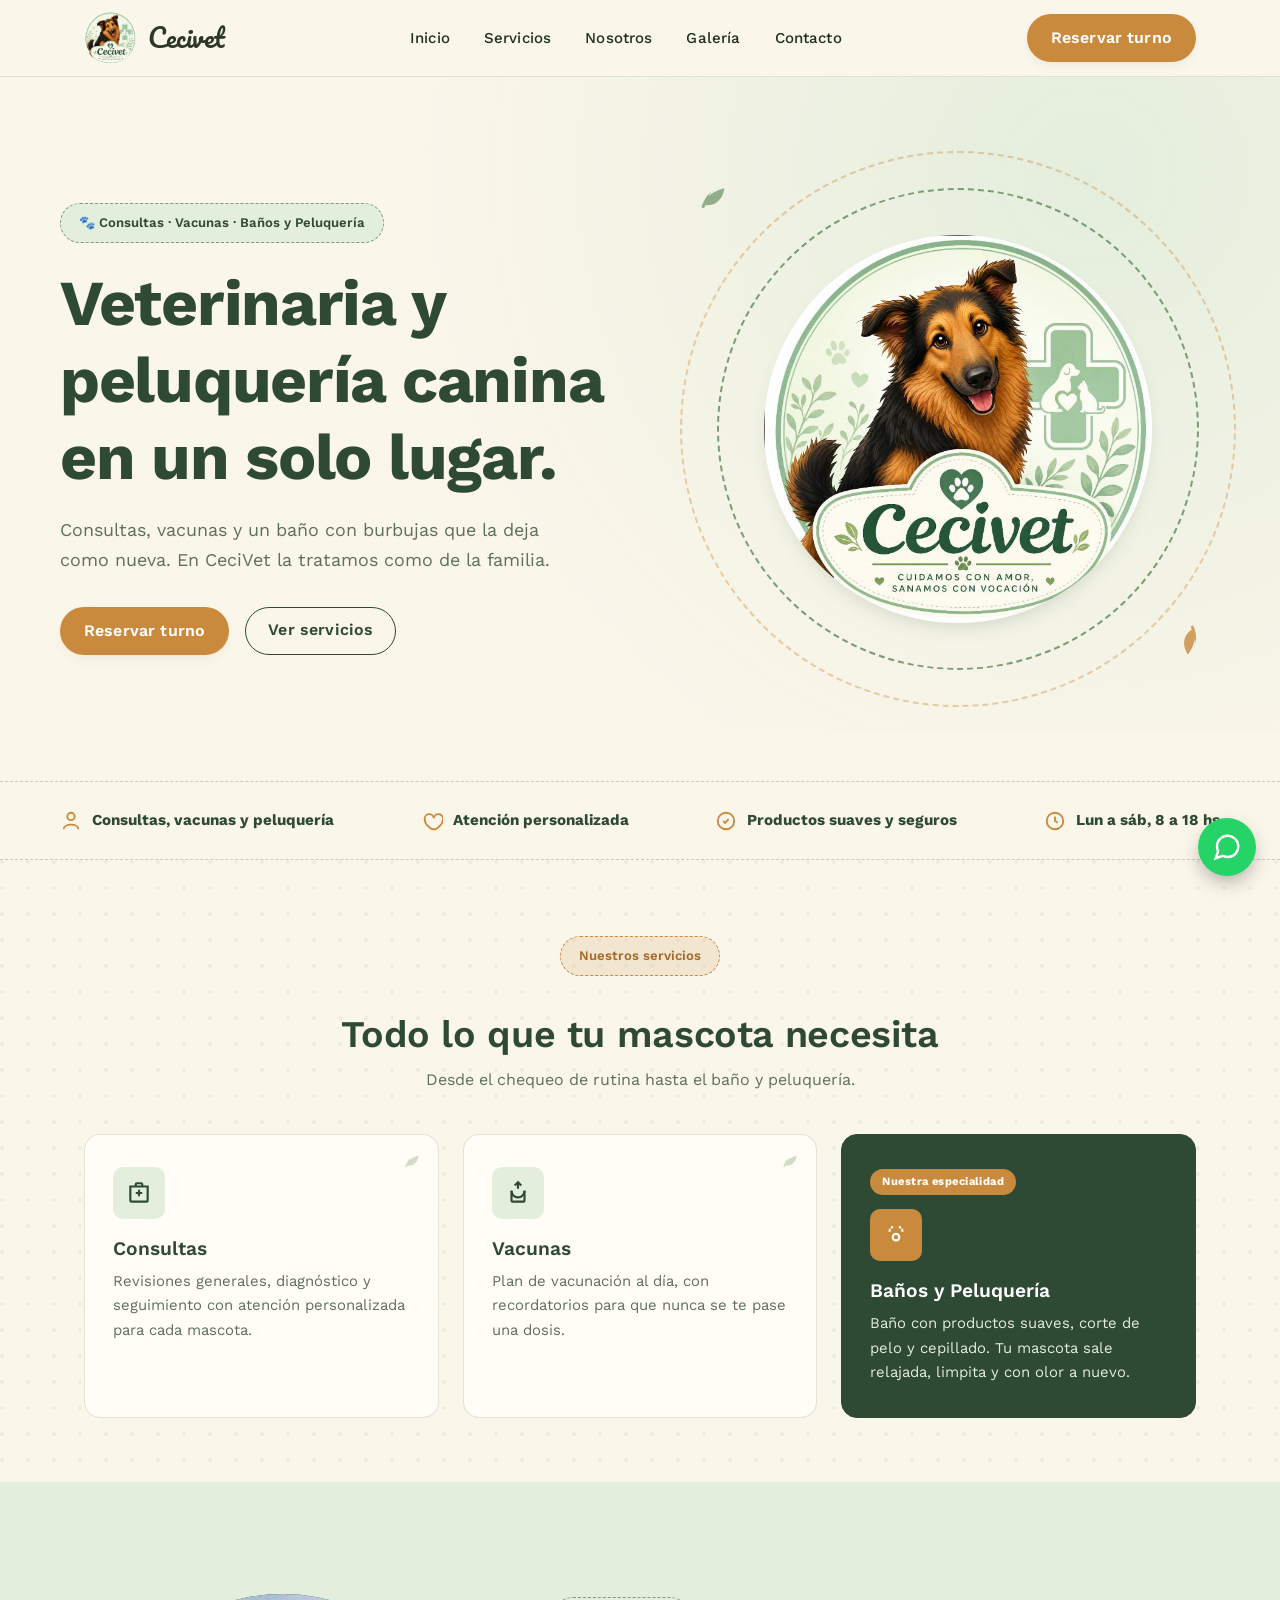
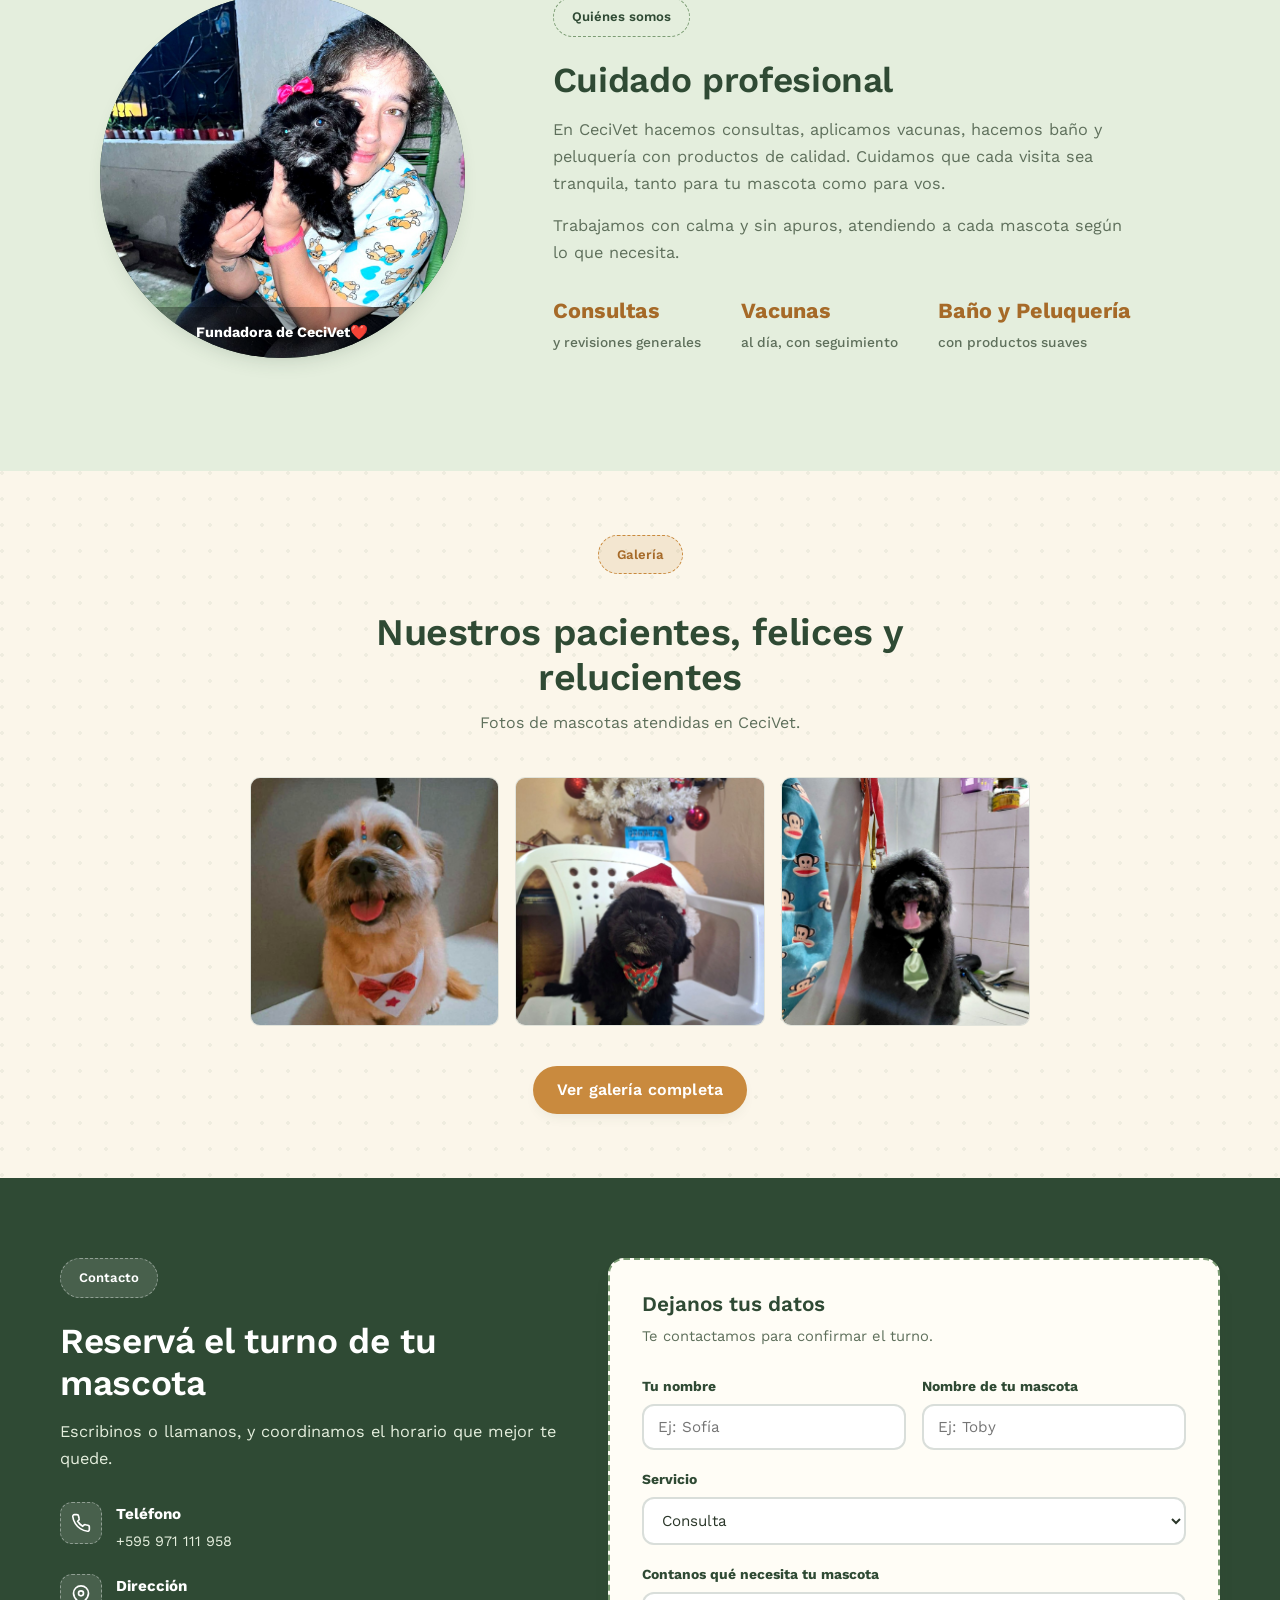
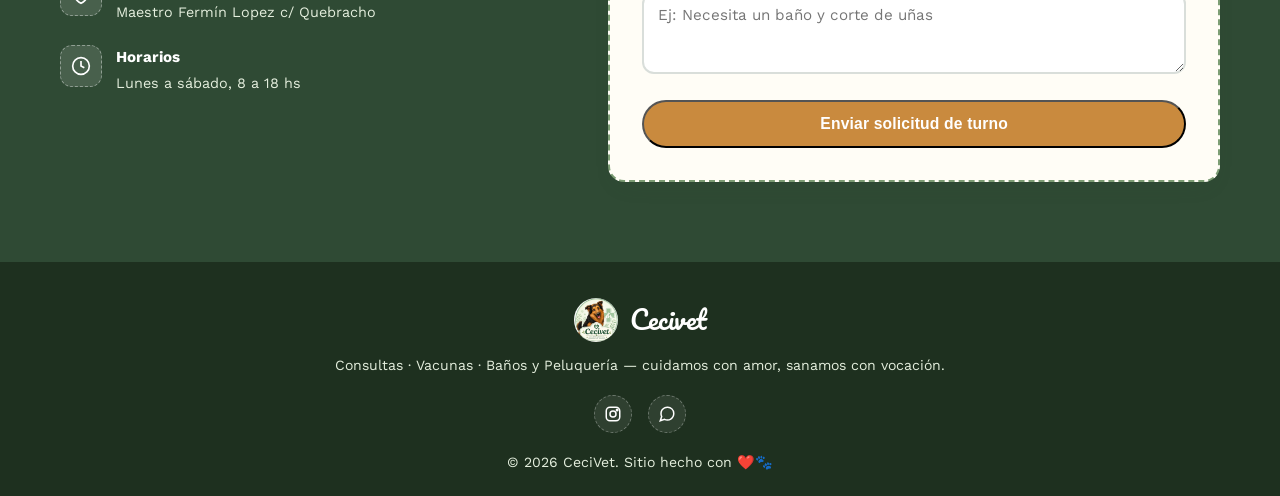
==== commit c002a8a9: "goat" ====
--- a/index.html
+++ b/index.html
@@ -4,7 +4,7 @@
 <meta charset="UTF-8">
 <meta name="viewport" content="width=device-width, initial-scale=1.0">
 <title>CeciVet · Cuidamos con amor, sanamos con vocación</title>
-<meta name="description" content="CeciVet: consultas, vacunas, baños y peluquería para tu mascota, con cariño de verdad.">
+<meta name="description" content="CeciVet: consultas, vacunas, baños y peluquería para tu mascota.">
 <link rel="icon" href="assets/logo.png">
 
 <!-- Pacifico = la tipografía tipo brush del logo. Work Sans = texto. -->
@@ -44,9 +44,9 @@
   <section class="hero" id="inicio">
     <div class="hero-grid">
       <div>
-        <span class="eyebrow">🐾 Cuidamos con amor, sanamos con vocación</span>
-        <h1>Tu mascota merece <span class="resalto">todo</span> el cariño.</h1>
-        <p>Consultas, vacunas y un baño con burbujas que la deja como nueva. En CeciVet la tratamos como de familia — porque lo es.</p>
+        <span class="eyebrow">🐾 Consultas · Vacunas · Baños y Peluquería</span>
+        <h1>Veterinaria y peluquería canina en un solo lugar.</h1>
+        <p>Consultas, vacunas y un baño con burbujas que la deja como nueva. En CeciVet la tratamos como de la familia.</p>
         <div class="hero-botones">
           <a href="#contacto" class="cta">Reservar turno</a>
           <a href="#servicios" class="cta-outline">Ver servicios</a>
@@ -65,9 +65,9 @@
 
   <div class="franja">
     <div class="franja-grid">
-      <div class="franja-item"><svg viewBox="0 0 24 24" fill="none" stroke="var(--caramelo)" stroke-width="2"><path d="M20 21c0-3-3.5-5-8-5s-8 2-8 5"/><circle cx="12" cy="7" r="4"/></svg> +300 mascotas atendidas</div>
-      <div class="franja-item"><svg viewBox="0 0 24 24" fill="none" stroke="var(--caramelo)" stroke-width="2"><path d="M12 21s-8-4.5-8-11a5 5 0 0110-1 5 5 0 0110 1c0 6.5-8 11-8 11z"/></svg> Trato con amor real</div>
-      <div class="franja-item"><svg viewBox="0 0 24 24" fill="none" stroke="var(--caramelo)" stroke-width="2"><path d="M9 12l2 2 4-4"/><circle cx="12" cy="12" r="9"/></svg> Vocación veterinaria</div>
+      <div class="franja-item"><svg viewBox="0 0 24 24" fill="none" stroke="var(--caramelo)" stroke-width="2"><path d="M20 21c0-3-3.5-5-8-5s-8 2-8 5"/><circle cx="12" cy="7" r="4"/></svg> Consultas, vacunas y peluquería</div>
+      <div class="franja-item"><svg viewBox="0 0 24 24" fill="none" stroke="var(--caramelo)" stroke-width="2"><path d="M12 21s-8-4.5-8-11a5 5 0 0110-1 5 5 0 0110 1c0 6.5-8 11-8 11z"/></svg> Atención personalizada</div>
+      <div class="franja-item"><svg viewBox="0 0 24 24" fill="none" stroke="var(--caramelo)" stroke-width="2"><path d="M9 12l2 2 4-4"/><circle cx="12" cy="12" r="9"/></svg> Productos suaves y seguros</div>
       <div class="franja-item"><svg viewBox="0 0 24 24" fill="none" stroke="var(--caramelo)" stroke-width="2"><circle cx="12" cy="12" r="9"/><path d="M12 7v5l3 2"/></svg> Lun a sáb, 8 a 18 hs</div>
     </div>
   </div>
@@ -80,7 +80,7 @@
       <div class="titulo-seccion">
         <span class="eyebrow">Nuestros servicios</span>
         <h2>Todo lo que tu mascota necesita</h2>
-        <p>Desde el chequeo de rutina hasta el mimo de un buen baño: acompañamos a tu mascota en cada etapa.</p>
+        <p>Desde el chequeo de rutina hasta el baño y peluquería.</p>
       </div>
 
       <div class="tarjetas">
@@ -121,13 +121,13 @@
       </div>
       <div>
         <span class="eyebrow">Quiénes somos</span>
-        <h2>Cariño de verdad, cuidado profesional</h2>
-        <p>CeciVet nació de una idea simple: cada mascota merece el mismo cuidado y cariño que un miembro más de la familia. Acompañamos a tu compañero desde su primera consulta hasta ese baño que lo deja irreconocible de limpio.</p>
-        <p>Trabajamos con calma, sin apuros, para que cada visita sea una experiencia tranquila tanto para tu mascota como para vos.</p>
+        <h2>Cuidado profesional</h2>
+        <p>En CeciVet hacemos consultas, aplicamos vacunas, hacemos baño y peluquería con productos de calidad. Cuidamos que cada visita sea tranquila, tanto para tu mascota como para vos.</p>
+        <p>Trabajamos con calma y sin apuros, atendiendo a cada mascota según lo que necesita.</p>
         <div class="stats">
-          <div><strong>+300</strong><span>Mascotas atendidas</span></div>
-          <div><strong>100%</strong><span>Productos suaves</span></div>
-          <div><strong>5★</strong><span>Atención con cariño</span></div>
+          <div><strong>Consultas</strong><span>y revisiones generales</span></div>
+          <div><strong>Vacunas</strong><span>al día, con seguimiento</span></div>
+          <div><strong>Baño y Peluquería</strong><span>con productos suaves</span></div>
         </div>
       </div>
     </div>
@@ -141,7 +141,7 @@
       <div class="titulo-seccion">
         <span class="eyebrow">Galería</span>
         <h2>Nuestros pacientes, felices y relucientes</h2>
-        <p>Un adelanto de los cientos de mascotas que pasaron por CeciVet.</p>
+        <p>Fotos de mascotas atendidas en CeciVet.</p>
       </div>
       <div class="grilla-galeria" style="grid-template-columns: repeat(3, 1fr); max-width: 780px; margin: 0 auto;">
         <div class="foto-item"><img src="assets/galeria/perrito-moño-rojo.jpg" alt="Perrito feliz con moño rojo" loading="lazy"></div>
@@ -149,7 +149,7 @@
         <div class="foto-item"><img src="assets/galeria/perrito-corbata.jpg" alt="Perrito con corbata verde después de su baño" loading="lazy"></div>
       </div>
       <div style="text-align:center; margin-top:40px;">
-        <a href="galeria.html" class="cta">Ver galería completa 🐾</a>
+        <a href="galeria.html" class="cta">Ver galería completa</a>
       </div>
     </div>
   </section>
--- a/css/style.css
+++ b/css/style.css
@@ -17,9 +17,12 @@
   --caramelo-osc:  #A66A28;
   --texto:         #2B372A;
   --texto-suave:   #5E6F5B;
-  --radio:         26px;
-  --sombra: 0 14px 34px -12px rgba(47, 74, 52, 0.28);
-  --borde-placa: 2.5px dashed var(--salvia);
+  --radio:         16px;  /* cards grandes: placa, form-placa */
+  --radio-chico:   10px;  /* elementos chicos: iconos, fotos de galería */
+  --sombra: 0 10px 24px -14px rgba(47, 74, 52, 0.32);       /* para el único elemento destacado (form) */
+  --sombra-suave: 0 6px 16px -8px rgba(47, 74, 52, 0.16);   /* para hovers sutiles, repetidos */
+  --borde-placa: 2.5px dashed var(--salvia);                /* reservado para: eyebrow, form, cinta */
+  --borde-sutil: 1px solid rgba(47, 74, 52, 0.14);          /* para cards repetidas: placa, foto-item */
 }
 
 *{ box-sizing:border-box; margin:0; padding:0; }
@@ -33,7 +36,20 @@
   overflow-x:hidden;
 }
 
-h1,h2,h3,.marca-texto{ font-family:'Pacifico', cursive; color:var(--bosque); line-height:1.2; font-weight:400; }
+/* Pacifico queda reservado a UN solo lugar con justificación real: el nombre
+   de marca, porque así aparece escrito en el logo físico. Todo lo demás
+   (incluido el hero y las estadísticas) usa Work Sans — una sola familia
+   tipográfica, con jerarquía real hecha por tamaño y peso, no por decoración. */
+.marca-texto{ font-family:'Pacifico', cursive; font-weight:400; }
+
+h1,h2,h3{
+  font-family:'Work Sans', sans-serif;
+  color:var(--bosque);
+}
+h1{ font-weight:700; line-height:1.2; letter-spacing:-0.02em; max-width:620px; }
+h2{ font-weight:600; line-height:1.2; letter-spacing:-0.01em; }
+h3{ font-weight:600; line-height:1.25; }
+
 .eyebrow, .etiqueta{ font-family:'Work Sans', sans-serif; }
 
 a{ text-decoration:none; color:inherit; }
@@ -71,7 +87,8 @@
 
 .menu{
   display:flex; gap:30px; list-style:none;
-  font-weight:600; font-size:0.96rem; color:var(--bosque-tinta);
+  font-weight:500; font-size:0.94rem; color:var(--bosque-tinta);
+  letter-spacing: .01em;
 }
 .menu a{ position:relative; padding:4px 2px; }
 .menu a::after{
@@ -95,24 +112,25 @@
 .cta{
   background: var(--caramelo);
   color: white;
-  padding: 12px 26px;
+  padding: 11px 24px;
   border-radius: 999px;
-  font-weight:700;
-  box-shadow: var(--sombra);
-  transition: transform .2s ease, background .2s ease;
+  font-weight:600;
+  letter-spacing: .01em;
+  box-shadow: var(--sombra-suave);
+  transition: transform .18s ease, background .18s ease, box-shadow .18s ease;
   display:inline-block;
-  border: 2.5px dashed rgba(255,255,255,0.55);
-}
-.cta:hover{ background: var(--caramelo-osc); transform: translateY(-2px); }
+}
+.cta:hover{ background: var(--caramelo-osc); transform: translateY(-1px); box-shadow: var(--sombra); }
 
 .cta-outline{
-  border: 2.5px dashed var(--bosque);
+  border: 1.5px solid var(--bosque);
   color: var(--bosque);
-  padding: 9px 24px;
+  padding: 9.5px 22px;
   border-radius: 999px;
-  font-weight:700;
+  font-weight:600;
+  letter-spacing: .01em;
   display:inline-block;
-  transition: background .2s ease, color .2s ease;
+  transition: background .18s ease, color .18s ease;
 }
 .cta-outline:hover{ background:var(--bosque); color:white; }
 
@@ -141,7 +159,7 @@
 .eyebrow{
   display:inline-flex; align-items:center; gap:8px;
   background: var(--salvia-suave); color: var(--bosque);
-  font-weight:700; font-size:0.82rem;
+  font-weight:600; font-size:0.82rem;
   padding: 8px 18px; border-radius:999px; margin-bottom:22px;
   border: 1.5px dashed var(--salvia);
 }
@@ -149,7 +167,12 @@
   font-size: clamp(2.6rem, 5.2vw, 4rem);
   margin-bottom:20px;
 }
-.hero h1 .resalto{ color: var(--caramelo); }
+.hero h1 .resalto{
+  color: var(--caramelo);
+  font-family:'Pacifico', cursive;
+  font-weight:400;
+  letter-spacing:normal;
+}
 .hero p{
   font-family:'Work Sans', sans-serif;
   font-size:1.12rem; color: var(--texto-suave);
@@ -167,11 +190,9 @@
 .aro-punteado{
   position:absolute; inset: 4%;
   border-radius:50%;
-  border: 3px dashed var(--salvia);
-  animation: girar 40s linear infinite;
-}
-.aro-punteado.aro-2{ inset: -3%; border-color: rgba(201,138,62,0.45); animation-duration: 60s; animation-direction: reverse; }
-@keyframes girar{ to{ transform: rotate(360deg); } }
+  border: 2px dashed var(--salvia);
+}
+.aro-punteado.aro-2{ inset: -3%; border-color: rgba(201,138,62,0.4); }
 
 .logo-hero{
   width: 74%;
@@ -203,33 +224,32 @@
 /* ===========================================================
    SERVICIOS
    =========================================================== */
-.servicios{ padding: 100px 24px 90px; }
-.titulo-seccion{ text-align:center; max-width:640px; margin:0 auto 56px; }
+.servicios{ padding: 76px 24px 64px; }
+.titulo-seccion{ text-align:center; max-width:600px; margin:0 auto 40px; }
 .titulo-seccion .eyebrow{ background: rgba(201,138,62,0.15); color: var(--caramelo-osc); border-color: var(--caramelo); }
-.titulo-seccion h2{ font-size: clamp(2rem, 4.2vw, 2.8rem); margin: 12px 0 12px; }
-.titulo-seccion p{ color: var(--texto-suave); font-size:1.05rem; }
-
-.tarjetas{ display:grid; grid-template-columns: repeat(3,1fr); gap:28px; }
-
-/* Tarjeta tipo "placa": borde punteado + esquina de hoja, como el sello del logo */
+.titulo-seccion h2{ font-size: clamp(1.8rem, 3.6vw, 2.35rem); margin: 14px 0 10px; }
+.titulo-seccion p{ color: var(--texto-suave); font-size:1rem; }
+
+.tarjetas{ display:grid; grid-template-columns: repeat(3,1fr); gap:24px; }
+
+/* Tarjeta "placa": ahora con borde fino y sutil (el punteado quedó
+   reservado solo para el formulario y las etiquetas, no repetido acá) */
 .placa{
   background: var(--crema-placa);
   border-radius: var(--radio);
-  border: var(--borde-placa);
-  padding: 38px 30px;
+  border: var(--borde-sutil);
+  padding: 32px 28px;
   position:relative;
-  transition: transform .25s ease, box-shadow .25s ease;
+  transition: transform .2s ease, box-shadow .2s ease;
 }
 .placa{
   transition: transform .35s ease, box-shadow .35s ease, opacity .35s ease;
 }
-
 /* Cuando el mouse está sobre EL GRUPO de tarjetas... */
 .tarjetas:hover .placa{
-  opacity: 0.95;
+  opacity: 0.90;
   transform: scale(0.95);
 }
-
 /* ...pero la tarjeta puntual que está tocando el mouse se destaca */
 .tarjetas:hover .placa:hover{
   opacity: 1;
@@ -237,40 +257,40 @@
   box-shadow: var(--sombra);
   z-index: 5;
 }
-.placa.destacada{ background: var(--bosque); border-color: rgba(255,255,255,0.4); }
+.placa.destacada{ background: var(--bosque); border-color: var(--bosque); }
 .placa.destacada h3, .placa.destacada p{ color: white; }
 .placa.destacada p{ color: var(--salvia-suave); }
 
-.placa .hoja-esquina{ position:absolute; top:14px; right:16px; opacity:.55; }
-.placa .hoja-esquina svg{ width:26px; }
+.placa .hoja-esquina{ position:absolute; top:14px; right:16px; opacity:.35; }
+.placa .hoja-esquina svg{ width:20px; }
 
 .icono{
-  width:58px; height:58px;
+  width:52px; height:52px;
   background: var(--salvia-suave);
-  border-radius: 16px;
+  border-radius: var(--radio-chico);
   display:flex; align-items:center; justify-content:center;
-  margin-bottom:20px;
+  margin-bottom:18px;
 }
 .placa.destacada .icono{ background: var(--caramelo); }
-.icono svg{ width:28px; height:28px; }
-
-.placa h3{ font-size:1.5rem; margin-bottom:10px; }
-.placa p{ color: var(--texto-suave); font-size:0.98rem; }
+.icono svg{ width:26px; height:26px; }
+
+.placa h3{ font-size:1.2rem; margin-bottom:8px; }
+.placa p{ color: var(--texto-suave); font-size:0.93rem; }
 
 .etiqueta-top{
   display:inline-block; background:var(--caramelo); color:white;
-  font-size:0.72rem; font-weight:800; letter-spacing:.05em;
-  padding:4px 12px; border-radius:999px; margin-bottom:16px;
+  font-size:0.7rem; font-weight:700; letter-spacing:.04em;
+  padding:4px 12px; border-radius:999px; margin-bottom:14px;
 }
 
 /* ===========================================================
    NOSOTROS
    =========================================================== */
-.nosotros{ padding: 90px 24px; background: var(--salvia-suave); }
+.nosotros{ padding: 72px 24px; background: var(--salvia-suave); }
 .nosotros-grid{
   max-width:1160px; margin:0 auto;
   display:grid; grid-template-columns: 0.8fr 1.2fr;
-  gap: 60px; align-items:center;
+  gap: 48px; align-items:center;
 }
 .foto-insignia{
   position:relative; aspect-ratio:1/1;
@@ -293,30 +313,30 @@
   padding:14px; font-weight:700; font-size:.9rem;
 }
 
-.nosotros h2{ font-size: clamp(2rem, 4.2vw, 2.6rem); margin-bottom:18px; }
-.nosotros p{ color: var(--texto-suave); margin-bottom:16px; font-size:1.02rem; }
+.nosotros h2{ font-size: clamp(1.8rem, 3.8vw, 2.2rem); margin-bottom:16px; }
+.nosotros p{ color: var(--texto-suave); margin-bottom:16px; font-size:1.02rem; max-width: 58ch; }
 
 .stats{ display:flex; gap:40px; margin-top:26px; flex-wrap:wrap; }
-.stats div strong{ display:block; font-family:'Pacifico',cursive; font-size:2rem; color: var(--caramelo-osc); font-weight:400; }
-.stats div span{ font-size:.86rem; color:var(--texto-suave); font-weight:600; }
+.stats div strong{ display:block; font-family:'Work Sans', sans-serif; font-size:1.35rem; font-weight:700; color: var(--caramelo-osc); }
+.stats div span{ font-size:.86rem; color:var(--texto-suave); font-weight:500; }
 
 /* ===========================================================
    GALERÍA
    =========================================================== */
-.galeria{ padding:90px 24px; }
-.grilla-galeria{ display:grid; grid-template-columns:repeat(4,1fr); gap:20px; }
+.galeria{ padding:64px 24px; }
+.grilla-galeria{ display:grid; grid-template-columns:repeat(4,1fr); gap:16px; }
 .foto-item{
   aspect-ratio:1/1;
-  border-radius: 18px;
-  border: var(--borde-placa);
+  border-radius: var(--radio-chico);
+  border: var(--borde-sutil);
   background: var(--crema-placa);
   display:flex; align-items:center; justify-content:center;
   flex-direction:column; gap:8px;
   color: var(--bosque); font-weight:700; font-size:.88rem;
-  transition: transform .2s ease;
+  transition: transform .2s ease, box-shadow .2s ease;
   overflow: hidden;
 }
-.foto-item:hover{ transform: translateY(-6px) rotate(-1deg); }
+.foto-item:hover{ transform: translateY(-4px); box-shadow: var(--sombra-suave); }
 .foto-item img{
   width:100%; height:100%;
   object-fit: cover;
@@ -329,12 +349,12 @@
 /* ===========================================================
    CONTACTO
    =========================================================== */
-.contacto{ padding:100px 24px; background: var(--bosque); color:white; position:relative; }
+.contacto{ padding:80px 24px; background: var(--bosque); color:white; position:relative; }
 .contacto-grid{
   max-width:1160px; margin:0 auto;
-  display:grid; grid-template-columns: 0.9fr 1.1fr; gap:56px;
-}
-.contacto h2{ color:white; font-size: clamp(2rem,4.2vw,2.6rem); margin-bottom:16px; }
+  display:grid; grid-template-columns: 0.9fr 1.1fr; gap:48px;
+}
+.contacto h2{ color:white; font-size: clamp(1.8rem,3.8vw,2.2rem); margin-bottom:14px; }
 .contacto > .contacto-grid > div:first-child p{ color: var(--salvia-suave); margin-bottom:30px; font-size:1.02rem; }
 
 .dato{ display:flex; gap:14px; margin-bottom:20px; align-items:flex-start; }
@@ -352,10 +372,10 @@
   background: var(--crema-placa);
   border-radius: var(--radio);
   border: var(--borde-placa);
-  padding: 38px;
+  padding: 32px;
   box-shadow: var(--sombra);
 }
-.form-placa h3{ margin-bottom:6px; font-size:1.6rem; }
+.form-placa h3{ margin-bottom:6px; font-size:1.3rem; }
 .form-placa > p{ color: var(--texto-suave); font-size:.92rem; margin-bottom:26px; font-family:'Work Sans'; }
 
 .campo{ margin-bottom:18px; }
@@ -371,9 +391,9 @@
 
 .btn-enviar{
   width:100%; background: var(--caramelo); color:white;
-  padding:14px; border-radius:999px; font-weight:800; font-size:1rem;
-  border: 2.5px dashed rgba(255,255,255,0.55);
-  transition: background .2s ease; cursor:pointer;
+  padding:13px; border-radius:999px; font-weight:600; font-size:.98rem;
+  letter-spacing:.01em;
+  transition: background .18s ease; cursor:pointer;
 }
 .btn-enviar:hover{ background: var(--caramelo-osc); }
 .mensaje-envio{
@@ -394,7 +414,7 @@
 /* ===========================================================
    FOOTER
    =========================================================== */
-footer{ background: var(--bosque-tinta); color: var(--salvia-suave); padding:44px 24px 26px; text-align:center; font-size:.88rem; }
+footer{ background: var(--bosque-tinta); color: var(--salvia-suave); padding:36px 24px 22px; text-align:center; font-size:.88rem; }
 footer .marca{ justify-content:center; margin-bottom:12px; }
 footer .marca-texto{ color:white; }
 footer .marca img{ width:44px; height:44px; }
@@ -480,8 +500,8 @@
 /* Esta regla es más específica que .aparecer.visible, así que gana siempre,
    permitiendo que el hover funcione incluso después de la animación de entrada */
 .foto-item.aparecer.visible:hover{
-  transform: translateY(-6px) rotate(-1deg);
-  box-shadow: var(--sombra);
+  transform: translateY(-4px);
+  box-shadow: var(--sombra-suave);
 }
 /* Lightbox: pantalla completa oscura con la foto ampliada */
 .lightbox{
@@ -504,7 +524,7 @@
 .lightbox img{
   max-width: 100%;
   max-height: 100%;
-  border-radius: 16px;
+  border-radius: var(--radio-chico);
   box-shadow: 0 20px 50px rgba(0,0,0,0.5);
 }
 .lightbox-cerrar{
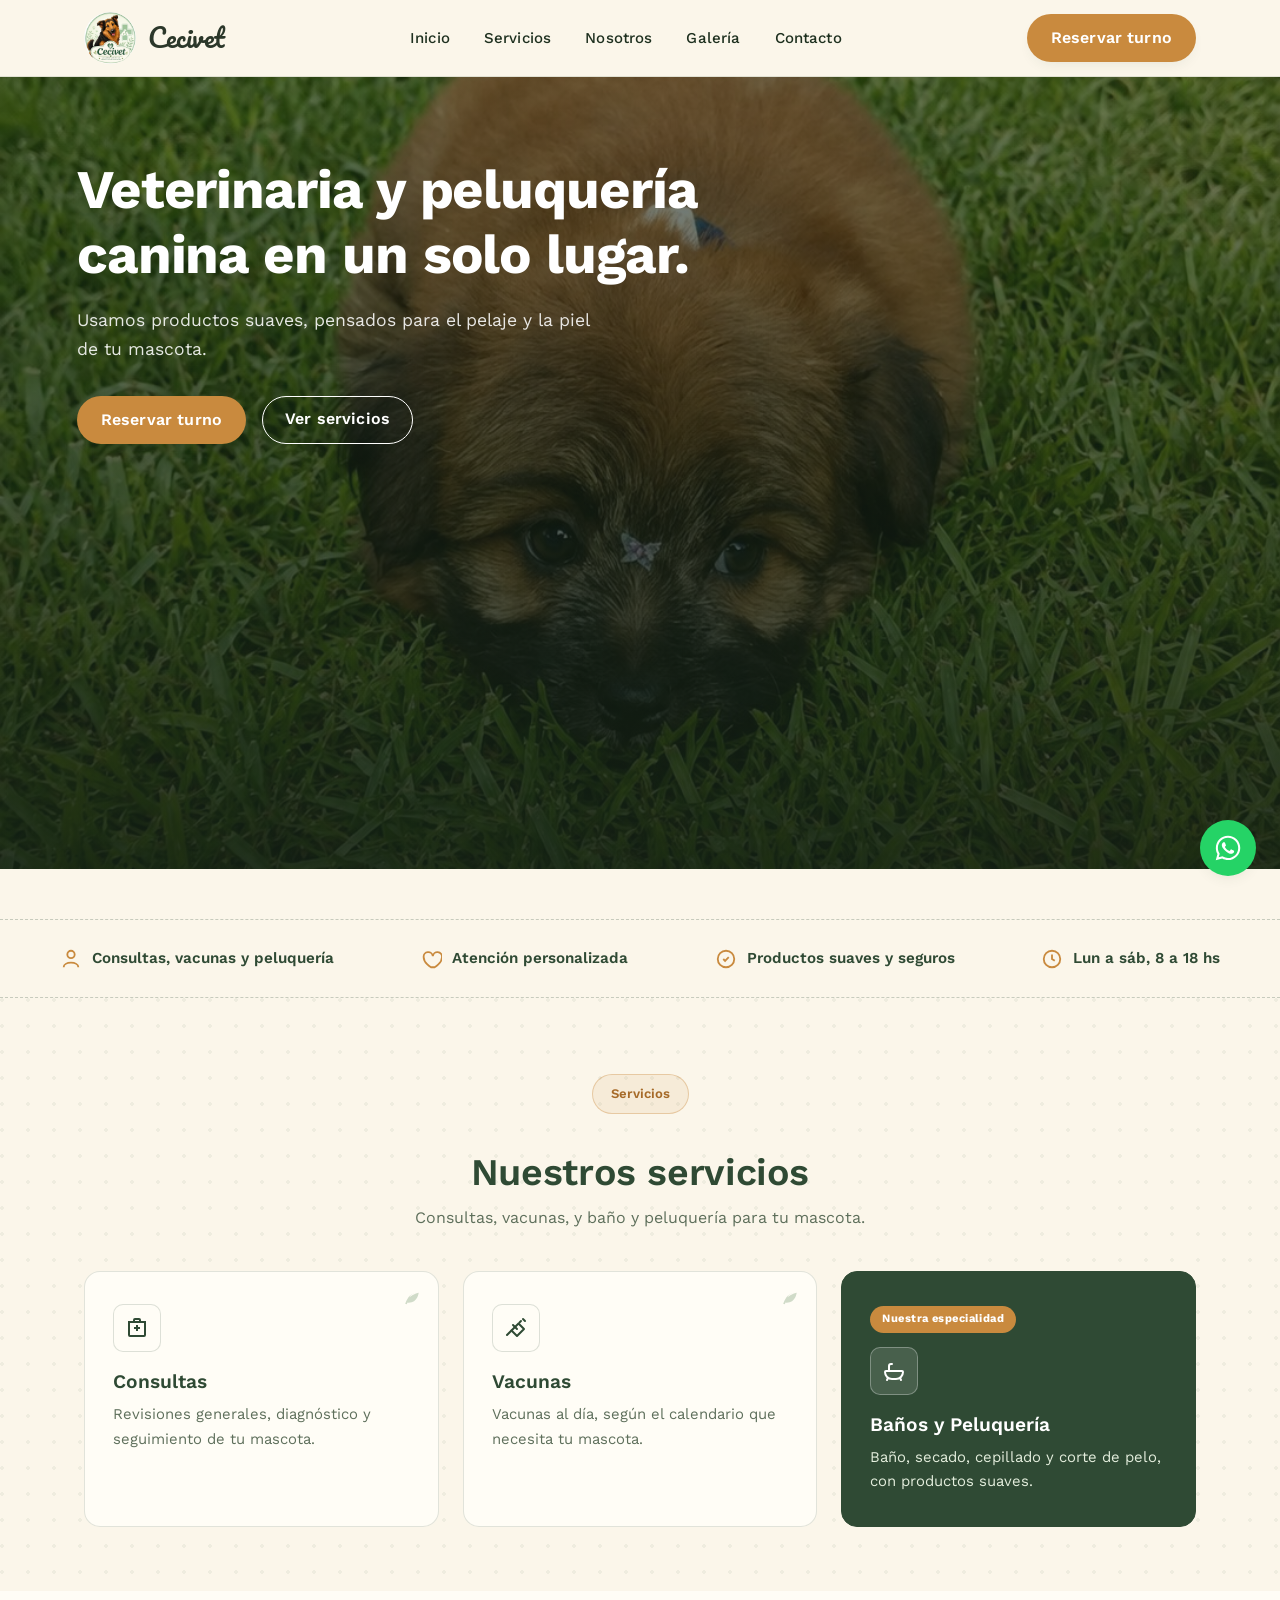
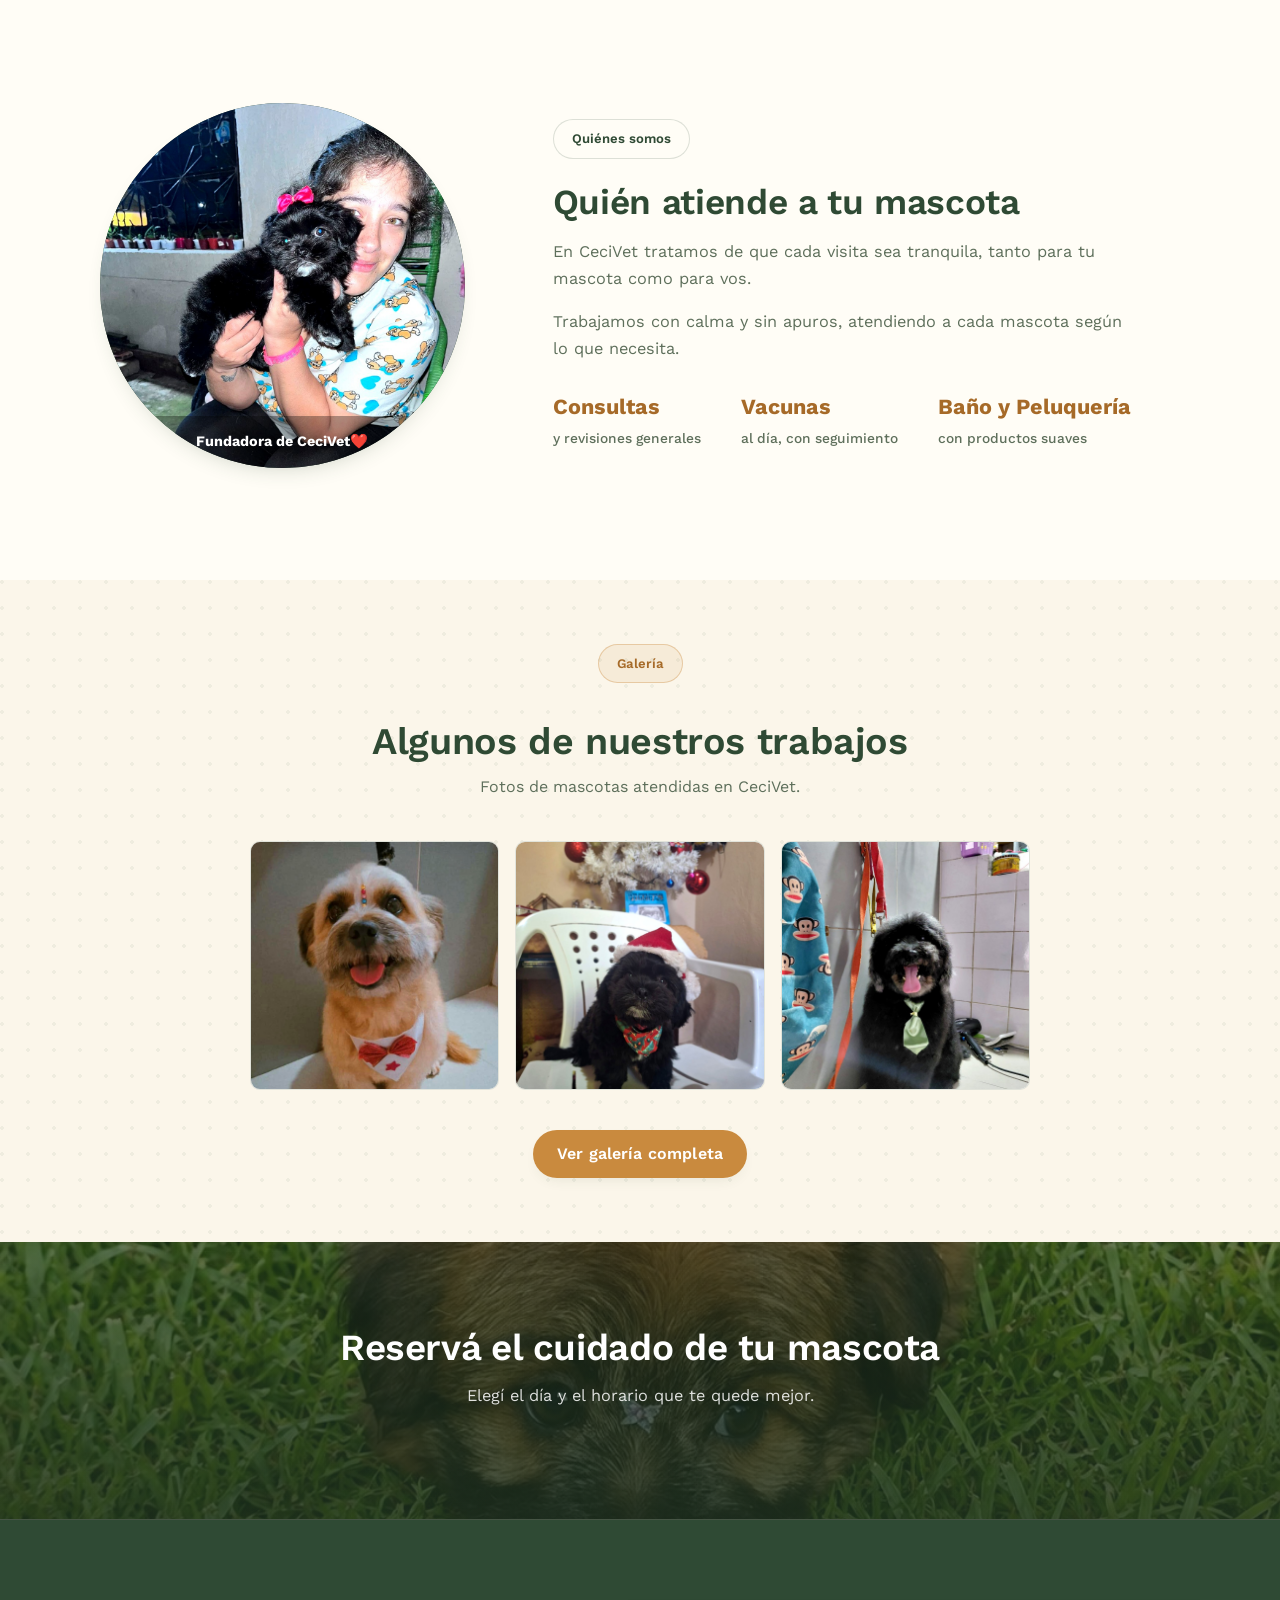
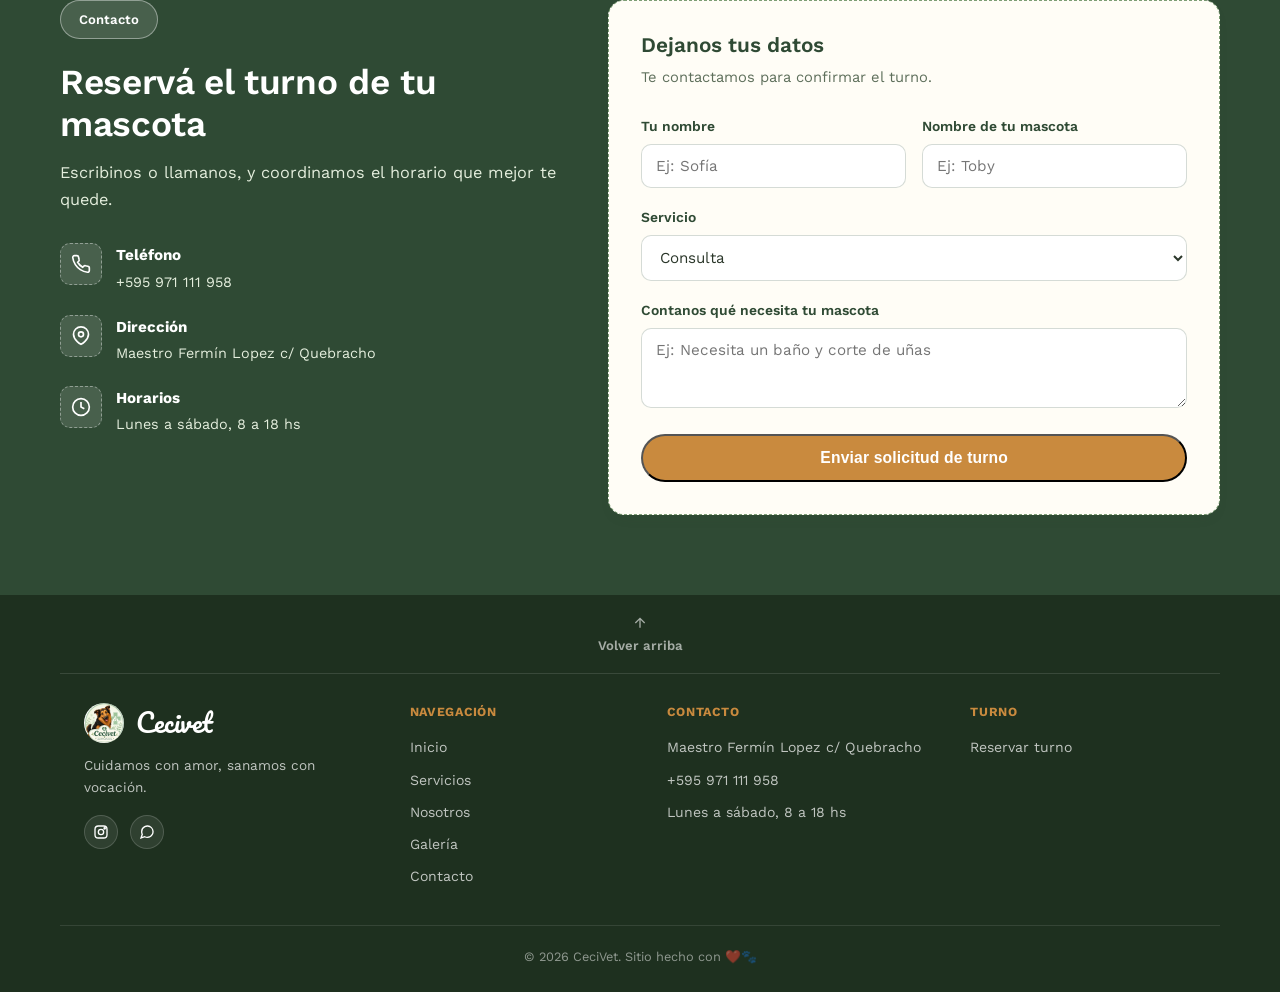
==== commit f7610bab: "goat" ====
--- a/index.html
+++ b/index.html
@@ -39,26 +39,16 @@
   </header>
 
   <!-- =========================================================
-       HERO
-       ========================================================= -->
-  <section class="hero" id="inicio">
-    <div class="hero-grid">
-      <div>
-        <span class="eyebrow">🐾 Consultas · Vacunas · Baños y Peluquería</span>
+       HERO — foto real de fondo a pantalla completa
+       ========================================================= -->
+   <section class="hero" id="inicio">
+      <div class="hero-contenido">
         <h1>Veterinaria y peluquería canina en un solo lugar.</h1>
-        <p>Consultas, vacunas y un baño con burbujas que la deja como nueva. En CeciVet la tratamos como de la familia.</p>
+        <p>Usamos productos suaves, pensados para el pelaje y la piel de tu mascota.</p>
         <div class="hero-botones">
           <a href="#contacto" class="cta">Reservar turno</a>
-          <a href="#servicios" class="cta-outline">Ver servicios</a>
-        </div>
-      </div>
-
-      <div class="hero-insignia">
-        <div class="aro-punteado"></div>
-        <div class="aro-punteado aro-2"></div>
-        <span class="hoja-flot h1"><svg viewBox="0 0 24 24" fill="var(--salvia)"><path d="M17 8C8 10 5.9 16.17 3.82 21.34l1.89.66.95-2.3c.48.17 1.05.3 1.34.3C19 20 20 8 20 8s-6.85 1.63-11.03 5.45C9.94 10.8 12.79 8.83 17 8z"/></svg></span>
-        <span class="hoja-flot h2"><svg viewBox="0 0 24 24" fill="var(--caramelo)"><path d="M17 8C8 10 5.9 16.17 3.82 21.34l1.89.66.95-2.3c.48.17 1.05.3 1.34.3C19 20 20 8 20 8s-6.85 1.63-11.03 5.45C9.94 10.8 12.79 8.83 17 8z"/></svg></span>
-        <img src="assets/logo.png" alt="CeciVet — cuidamos con amor, sanamos con vocación" class="logo-hero">
+          <a href="#servicios" class="cta-outline cta-outline-hero">Ver servicios</a>
+        </div>
       </div>
     </div>
   </section>
@@ -78,9 +68,9 @@
   <section class="servicios textura-huellas" id="servicios">
     <div class="contenedor">
       <div class="titulo-seccion">
-        <span class="eyebrow">Nuestros servicios</span>
-        <h2>Todo lo que tu mascota necesita</h2>
-        <p>Desde el chequeo de rutina hasta el baño y peluquería.</p>
+        <span class="eyebrow">Servicios</span>
+        <h2>Nuestros servicios</h2>
+        <p>Consultas, vacunas, y baño y peluquería para tu mascota.</p>
       </div>
 
       <div class="tarjetas">
@@ -88,21 +78,21 @@
           <span class="hoja-esquina"><svg viewBox="0 0 24 24" fill="var(--salvia)"><path d="M17 8C8 10 5.9 16.17 3.82 21.34l1.89.66.95-2.3c.48.17 1.05.3 1.34.3C19 20 20 8 20 8s-6.85 1.63-11.03 5.45C9.94 10.8 12.79 8.83 17 8z"/></svg></span>
           <div class="icono"><svg viewBox="0 0 24 24" fill="none" stroke="var(--bosque)" stroke-width="2"><path d="M9 12h6M12 9v6M4 6h16v13a1 1 0 01-1 1H5a1 1 0 01-1-1V6z"/><path d="M9 6V4a1 1 0 011-1h4a1 1 0 011 1v2"/></svg></div>
           <h3>Consultas</h3>
-          <p>Revisiones generales, diagnóstico y seguimiento con atención personalizada para cada mascota.</p>
+          <p>Revisiones generales, diagnóstico y seguimiento de tu mascota.</p>
         </div>
 
         <div class="placa aparecer">
           <span class="hoja-esquina"><svg viewBox="0 0 24 24" fill="var(--salvia)"><path d="M17 8C8 10 5.9 16.17 3.82 21.34l1.89.66.95-2.3c.48.17 1.05.3 1.34.3C19 20 20 8 20 8s-6.85 1.63-11.03 5.45C9.94 10.8 12.79 8.83 17 8z"/></svg></span>
-          <div class="icono"><svg viewBox="0 0 24 24" fill="none" stroke="var(--bosque)" stroke-width="2"><path d="M12 2v6M9 5l3-3 3 3"/><path d="M6 10a6 6 0 0012 0"/><path d="M6 10v9a1 1 0 001 1h10a1 1 0 001-1v-9"/></svg></div>
+          <div class="icono"><svg viewBox="0 0 24 24" fill="none" stroke="var(--bosque)" stroke-width="2" stroke-linecap="round" stroke-linejoin="round"><path d="M19 3l2 2"/><path d="M17 5l-1.5 1.5"/><path d="M14.5 7.5L20 13l-7 7-5.5-5.5z"/><path d="M7.5 14.5L3 19"/><path d="M11 11l2 2"/><path d="M9 9l2 2"/></svg></div>
           <h3>Vacunas</h3>
-          <p>Plan de vacunación al día, con recordatorios para que nunca se te pase una dosis.</p>
+          <p>Vacunas al día, según el calendario que necesita tu mascota.</p>
         </div>
 
         <div class="placa destacada aparecer">
           <span class="etiqueta-top">Nuestra especialidad</span>
-          <div class="icono"><svg viewBox="0 0 24 24" fill="none" stroke="white" stroke-width="2"><circle cx="12" cy="14" r="3"/><path d="M6 9c0-1 .5-2 1-2M18 9c0-1-.5-2-1-2M9 4c-.5.5-1 1.2-1 2M15 4c.5.5 1 1.2 1 2"/></svg></div>
+          <div class="icono"><svg viewBox="0 0 24 24" fill="none" stroke="white" stroke-width="2" stroke-linecap="round" stroke-linejoin="round"><path d="M4 12h16a1 1 0 011 1 7 7 0 01-7 7H10a7 7 0 01-7-7 1 1 0 011-1z"/><path d="M7 12V7a2 2 0 012-2h1"/><path d="M5 21l1-2M19 21l-1-2"/></svg></div>
           <h3>Baños y Peluquería</h3>
-          <p>Baño con productos suaves, corte de pelo y cepillado. Tu mascota sale relajada, limpita y con olor a nuevo.</p>
+          <p>Baño, secado, cepillado y corte de pelo, con productos suaves.</p>
         </div>
       </div>
     </div>
@@ -121,8 +111,8 @@
       </div>
       <div>
         <span class="eyebrow">Quiénes somos</span>
-        <h2>Cuidado profesional</h2>
-        <p>En CeciVet hacemos consultas, aplicamos vacunas, hacemos baño y peluquería con productos de calidad. Cuidamos que cada visita sea tranquila, tanto para tu mascota como para vos.</p>
+        <h2>Quién atiende a tu mascota</h2>
+        <p>En CeciVet tratamos de que cada visita sea tranquila, tanto para tu mascota como para vos.</p>
         <p>Trabajamos con calma y sin apuros, atendiendo a cada mascota según lo que necesita.</p>
         <div class="stats">
           <div><strong>Consultas</strong><span>y revisiones generales</span></div>
@@ -140,7 +130,7 @@
     <div class="contenedor">
       <div class="titulo-seccion">
         <span class="eyebrow">Galería</span>
-        <h2>Nuestros pacientes, felices y relucientes</h2>
+        <h2>Algunos de nuestros trabajos</h2>
         <p>Fotos de mascotas atendidas en CeciVet.</p>
       </div>
       <div class="grilla-galeria" style="grid-template-columns: repeat(3, 1fr); max-width: 780px; margin: 0 auto;">
@@ -151,6 +141,21 @@
       <div style="text-align:center; margin-top:40px;">
         <a href="galeria.html" class="cta">Ver galería completa</a>
       </div>
+    </div>
+  </section>
+
+  <!-- =========================================================
+       CITA CON FOTO DE FONDO
+       ========================================================= -->
+  <section class="cita-grande">
+    <video class="cita-grande-video" autoplay muted loop playsinline poster="assets/hero-fondo.jpg">
+      <source src="assets/video-mascota.mp4" type="video/mp4">
+    </video>
+    <div class="cita-grande-overlay"></div>
+    <div class="contenedor cita-grande-texto">
+      <h2>Reservá el cuidado de tu mascota</h2>
+      <p>Elegí el día y el horario que te quede mejor.</p>
+      <p></p>
     </div>
   </section>
 
@@ -181,32 +186,32 @@
       <div class="form-placa">
         <h3>Dejanos tus datos</h3>
         <p>Te contactamos para confirmar el turno.</p>
-        <form id="formTurno">
-          <div class="campo-fila">
-            <div class="campo">
-              <label for="nombre">Tu nombre</label>
-              <input type="text" id="nombre" placeholder="Ej: Sofía" required>
-            </div>
-            <div class="campo">
-              <label for="mascota">Nombre de tu mascota</label>
-              <input type="text" id="mascota" placeholder="Ej: Toby" required>
-            </div>
-          </div>
-          <div class="campo">
-            <label for="servicio">Servicio</label>
-            <select id="servicio">
-              <option>Consulta</option>
-              <option>Vacunación</option>
-              <option>Baño y peluquería</option>
-            </select>
-          </div>
-          <div class="campo">
-            <label for="mensaje">Contanos qué necesita tu mascota</label>
-            <textarea id="mensaje" rows="3" placeholder="Ej: Necesita un baño y corte de uñas"></textarea>
-          </div>
-           <button type="submit" class="btn-enviar">Enviar solicitud de turno</button>
-          <div class="mensaje-envio" id="mensajeEnvio">¡Listo! En breve te contactamos para confirmar el turno 🐾</div>
-        </form>
+        <form id="formTurno" action="https://formspree.io/f/mbgjdlkd" method="POST">
+  <div class="campo-fila">
+    <div class="campo">
+      <label for="nombre">Tu nombre</label>
+      <input type="text" id="nombre" name="nombre" placeholder="Ej: Sofía" required>
+    </div>
+    <div class="campo">
+      <label for="mascota">Nombre de tu mascota</label>
+      <input type="text" id="mascota" name="mascota" placeholder="Ej: Toby" required>
+    </div>
+  </div>
+  <div class="campo">
+    <label for="servicio">Servicio</label>
+    <select id="servicio" name="servicio">
+      <option>Consulta</option>
+      <option>Vacunación</option>
+      <option>Baño y peluquería</option>
+    </select>
+  </div>
+  <div class="campo">
+    <label for="mensaje">Contanos qué necesita tu mascota</label>
+    <textarea id="mensaje" name="mensaje" rows="3" placeholder="Ej: Necesita un baño y corte de uñas"></textarea>
+  </div>
+  <button type="submit" class="btn-enviar">Enviar solicitud de turno</button>
+  <div class="mensaje-envio" id="mensajeEnvio">¡Listo! En breve te contactamos para confirmar el turno 🐾</div>
+</form>
       </div>
     </div>
   </section>
@@ -215,19 +220,52 @@
        FOOTER
        ========================================================= -->
   <footer>
-    <div class="marca">
-      <img src="assets/logo.png" alt="Logo CeciVet">
-      <span class="marca-texto">Cecivet</span>
-    </div>
-    <p>Consultas · Vacunas · Baños y Peluquería — cuidamos con amor, sanamos con vocación.</p>
-    <div class="redes">
-      <a href="https://instagram.com/cecivetpy" target="_blank" aria-label="Instagram"><svg viewBox="0 0 24 24" fill="none" stroke="white" stroke-width="2"><rect x="3" y="3" width="18" height="18" rx="5"/><circle cx="12" cy="12" r="4"/><circle cx="17.5" cy="6.5" r="1"/></svg></a>
-      <a href="https://wa.me/595971111958" target="_blank" aria-label="WhatsApp"><svg viewBox="0 0 24 24" fill="none" stroke="white" stroke-width="2"><path d="M21 11.5a8.38 8.38 0 01-.9 3.8 8.5 8.5 0 01-7.6 4.7 8.38 8.38 0 01-3.8-.9L3 21l1.9-5.7a8.38 8.38 0 01-.9-3.8 8.5 8.5 0 014.7-7.6 8.38 8.38 0 013.8-.9h.5a8.48 8.48 0 018 8v.5z"/></svg></a>
-    </div>
-    <p>© 2026 CeciVet. Sitio hecho con ❤️🐾</p>
+    <a href="#inicio" class="volver-arriba">
+      <svg viewBox="0 0 24 24" fill="none" stroke="currentColor" stroke-width="2"><path d="M12 19V5M5 12l7-7 7 7"/></svg>
+      Volver arriba
+    </a>
+
+    <div class="footer-grid">
+      <div class="footer-col">
+        <div class="marca">
+          <img src="assets/logo.png" alt="Logo CeciVet">
+          <span class="marca-texto">Cecivet</span>
+        </div>
+        <p class="tagline">Cuidamos con amor, sanamos con vocación.</p>
+        <div class="redes">
+          <a href="https://instagram.com/cecivetpy" target="_blank" aria-label="Instagram"><svg viewBox="0 0 24 24" fill="none" stroke="white" stroke-width="2"><rect x="3" y="3" width="18" height="18" rx="5"/><circle cx="12" cy="12" r="4"/><circle cx="17.5" cy="6.5" r="1"/></svg></a>
+          <a href="https://wa.me/595971111958" target="_blank" aria-label="WhatsApp"><svg viewBox="0 0 24 24" fill="none" stroke="white" stroke-width="2"><path d="M21 11.5a8.38 8.38 0 01-.9 3.8 8.5 8.5 0 01-7.6 4.7 8.38 8.38 0 01-3.8-.9L3 21l1.9-5.7a8.38 8.38 0 01-.9-3.8 8.5 8.5 0 014.7-7.6 8.38 8.38 0 013.8-.9h.5a8.48 8.48 0 018 8v.5z"/></svg></a>
+        </div>
+      </div>
+
+      <div class="footer-col">
+        <h4>Navegación</h4>
+        <a href="#inicio">Inicio</a>
+        <a href="#servicios">Servicios</a>
+        <a href="#nosotros">Nosotros</a>
+        <a href="galeria.html">Galería</a>
+        <a href="#contacto">Contacto</a>
+      </div>
+
+      <div class="footer-col">
+        <h4>Contacto</h4>
+        <p>Maestro Fermín Lopez c/ Quebracho</p>
+        <p>+595 971 111 958</p>
+        <p>Lunes a sábado, 8 a 18 hs</p>
+      </div>
+
+      <div class="footer-col">
+        <h4>Turno</h4>
+        <a href="#contacto">Reservar turno</a>
+      </div>
+    </div>
+
+    <div class="footer-abajo">
+      <p>© 2026 CeciVet. Sitio hecho con ❤️🐾</p>
+    </div>
   </footer>
     <a href="https://wa.me/595971111958" target="_blank" class="whatsapp-flotante" aria-label="Escribinos por WhatsApp">
-    <svg viewBox="0 0 24 24" fill="none" stroke="white" stroke-width="2"><path d="M21 11.5a8.38 8.38 0 01-.9 3.8 8.5 8.5 0 01-7.6 4.7 8.38 8.38 0 01-3.8-.9L3 21l1.9-5.7a8.38 8.38 0 01-.9-3.8 8.5 8.5 0 014.7-7.6 8.38 8.38 0 013.8-.9h.5a8.48 8.48 0 018 8v.5z"/></svg>
+    <svg viewBox="0 0 448 512" fill="white"><path d="M380.9 97.1C339 55.1 283.2 32 223.9 32c-122.4 0-222 99.6-222 222 0 39.1 10.2 77.3 29.6 111L0 480l117.7-30.9c32.4 17.7 68.9 27 106.1 27h.1c122.3 0 224.1-99.6 224.1-222 0-59.3-25.2-115-67.1-157zm-157 341.6c-33.2 0-65.7-8.9-94-25.7l-6.7-4-69.8 18.3L72 359.2l-4.4-7c-18.5-29.4-28.2-63.3-28.2-98.2 0-101.7 82.8-184.5 184.6-184.5 49.3 0 95.6 19.2 130.4 54.1 34.8 34.9 56.2 81.2 56.1 130.5 0 101.8-84.9 184.6-186.6 184.6zm101.2-138.2c-5.5-2.8-32.8-16.2-37.9-18-5.1-1.9-8.8-2.8-12.5 2.8-3.7 5.6-14.3 18-17.6 21.8-3.2 3.7-6.5 4.2-12 1.4-32.6-16.3-54-29.1-75.5-66-5.7-9.8 5.7-9.1 16.3-30.3 1.8-3.7.9-6.9-.5-9.7-1.4-2.8-12.5-30.1-17.1-41.2-4.5-10.8-9.1-9.3-12.5-9.5-3.2-.2-6.9-.2-10.6-.2-3.7 0-9.7 1.4-14.8 6.9-5.1 5.6-19.4 19-19.4 46.3 0 27.3 19.9 53.7 22.6 57.4 2.8 3.7 39.1 59.7 94.8 83.8 35.2 15.2 49 16.5 66.6 13.9 10.7-1.6 32.8-13.4 37.4-26.4 4.6-13 4.6-24.1 3.2-26.4-1.3-2.5-5-3.9-10.5-6.6z"/></svg>
   </a>
     <div class="lightbox" id="lightbox">
     <button class="lightbox-cerrar" id="lightboxCerrar" aria-label="Cerrar">✕</button>
--- a/css/style.css
+++ b/css/style.css
@@ -21,7 +21,6 @@
   --radio-chico:   10px;  /* elementos chicos: iconos, fotos de galería */
   --sombra: 0 10px 24px -14px rgba(47, 74, 52, 0.32);       /* para el único elemento destacado (form) */
   --sombra-suave: 0 6px 16px -8px rgba(47, 74, 52, 0.16);   /* para hovers sutiles, repetidos */
-  --borde-placa: 2.5px dashed var(--salvia);                /* reservado para: eyebrow, form, cinta */
   --borde-sutil: 1px solid rgba(47, 74, 52, 0.14);          /* para cards repetidas: placa, foto-item */
 }
 
@@ -121,6 +120,7 @@
   display:inline-block;
 }
 .cta:hover{ background: var(--caramelo-osc); transform: translateY(-1px); box-shadow: var(--sombra); }
+.cta:active{ transform: translateY(0); box-shadow: var(--sombra-suave); }
 
 .cta-outline{
   border: 1.5px solid var(--bosque);
@@ -146,66 +146,49 @@
    =========================================================== */
 .hero{
   position:relative;
-  padding: 90px 24px 40px;
-  background:
-    radial-gradient(circle at 85% 15%, var(--salvia-suave) 0%, transparent 55%),
-    var(--crema);
-}
-.hero-grid{
-  max-width:1160px; margin:0 auto;
-  display:grid; grid-template-columns: 1.05fr 0.95fr;
-  gap:56px; align-items:center;
-}
+  min-height: 88vh;
+  display:flex;
+  align-items:flex-start;
+  padding: 80px 6vw 60px;
+  background-color: var(--bosque-tinta);
+  background-image:
+    linear-gradient(180deg, rgba(20,32,21,0.55) 0%, rgba(20,32,21,0.7) 55%, rgba(20,32,21,0.88) 100%),
+    url('../assets/hero-fondo.jpg');
+  background-repeat: no-repeat, no-repeat;
+  background-position: center, center 45%;
+  background-size: cover, cover;
+}
+.hero-contenido{ max-width:640px; }
+
 .eyebrow{
   display:inline-flex; align-items:center; gap:8px;
-  background: var(--salvia-suave); color: var(--bosque);
+  background: var(--crema-placa); color: var(--bosque);
   font-weight:600; font-size:0.82rem;
   padding: 8px 18px; border-radius:999px; margin-bottom:22px;
-  border: 1.5px dashed var(--salvia);
+  border: 1px solid rgba(47,74,52,0.16);
+}
+.eyebrow-hero{
+  background: rgba(255,255,255,0.14);
+  color: white;
+  border: 1px solid rgba(255,255,255,0.3);
+  backdrop-filter: blur(4px);
 }
 .hero h1{
-  font-size: clamp(2.6rem, 5.2vw, 4rem);
-  margin-bottom:20px;
-}
-.hero h1 .resalto{
-  color: var(--caramelo);
-  font-family:'Pacifico', cursive;
-  font-weight:400;
-  letter-spacing:normal;
+  font-size: clamp(2.4rem, 4.6vw, 3.4rem);
+  color: white;
+  margin-bottom:18px;
 }
 .hero p{
   font-family:'Work Sans', sans-serif;
-  font-size:1.12rem; color: var(--texto-suave);
+  font-size:1.1rem; color: rgba(255,255,255,0.88);
   max-width:48ch; margin-bottom:32px;
 }
 .hero-botones{ display:flex; gap:16px; flex-wrap:wrap; }
-
-/* Insignia circular con el logo real + aro punteado girando —
-   elemento firma tomado directo del isotipo de la marca */
-.hero-insignia{
-  position:relative;
-  aspect-ratio:1/1;
-  display:flex; align-items:center; justify-content:center;
-}
-.aro-punteado{
-  position:absolute; inset: 4%;
-  border-radius:50%;
-  border: 2px dashed var(--salvia);
-}
-.aro-punteado.aro-2{ inset: -3%; border-color: rgba(201,138,62,0.4); }
-
-.logo-hero{
-  width: 74%;
-  border-radius:50%;
-  box-shadow: var(--sombra);
-  position:relative;
-  z-index:2;
-}
-
-.hoja-flot{ position:absolute; opacity:.8; }
-.hoja-flot svg{ width:34px; }
-.hoja-flot.h1{ top:2%; left:0%; }
-.hoja-flot.h2{ bottom:6%; right:2%; transform:rotate(140deg); }
+.cta-outline-hero{
+  border-color: white;
+  color: white;
+}
+.cta-outline-hero:hover{ background: white; color: var(--bosque); }
 
 /* Franja de confianza */
 .franja{
@@ -218,7 +201,7 @@
   max-width:1160px; margin:0 auto;
   display:flex; justify-content:space-between; flex-wrap:wrap; gap:20px;
 }
-.franja-item{ display:flex; align-items:center; gap:10px; font-weight:700; color:var(--bosque); font-size:.95rem; }
+.franja-item{ display:flex; align-items:center; gap:10px; font-weight:600; color:var(--bosque); font-size:.95rem; }
 .franja-item svg{ width:22px; height:22px; }
 
 /* ===========================================================
@@ -226,7 +209,7 @@
    =========================================================== */
 .servicios{ padding: 76px 24px 64px; }
 .titulo-seccion{ text-align:center; max-width:600px; margin:0 auto 40px; }
-.titulo-seccion .eyebrow{ background: rgba(201,138,62,0.15); color: var(--caramelo-osc); border-color: var(--caramelo); }
+.titulo-seccion .eyebrow{ background: rgba(201,138,62,0.1); color: var(--caramelo-osc); border-color: rgba(201,138,62,0.35); }
 .titulo-seccion h2{ font-size: clamp(1.8rem, 3.6vw, 2.35rem); margin: 14px 0 10px; }
 .titulo-seccion p{ color: var(--texto-suave); font-size:1rem; }
 
@@ -247,7 +230,6 @@
 }
 /* Cuando el mouse está sobre EL GRUPO de tarjetas... */
 .tarjetas:hover .placa{
-  opacity: 0.90;
   transform: scale(0.95);
 }
 /* ...pero la tarjeta puntual que está tocando el mouse se destaca */
@@ -265,14 +247,15 @@
 .placa .hoja-esquina svg{ width:20px; }
 
 .icono{
-  width:52px; height:52px;
-  background: var(--salvia-suave);
+  width:48px; height:48px;
+  background: var(--crema-placa);
+  border: 1px solid rgba(47,74,52,0.16);
   border-radius: var(--radio-chico);
   display:flex; align-items:center; justify-content:center;
   margin-bottom:18px;
 }
-.placa.destacada .icono{ background: var(--caramelo); }
-.icono svg{ width:26px; height:26px; }
+.placa.destacada .icono{ background: rgba(255,255,255,0.12); border-color: rgba(255,255,255,0.3); }
+.icono svg{ width:24px; height:24px; }
 
 .placa h3{ font-size:1.2rem; margin-bottom:8px; }
 .placa p{ color: var(--texto-suave); font-size:0.93rem; }
@@ -286,7 +269,7 @@
 /* ===========================================================
    NOSOTROS
    =========================================================== */
-.nosotros{ padding: 72px 24px; background: var(--salvia-suave); }
+.nosotros{ padding: 72px 24px; background: var(--crema-placa); }
 .nosotros-grid{
   max-width:1160px; margin:0 auto;
   display:grid; grid-template-columns: 0.8fr 1.2fr;
@@ -346,6 +329,30 @@
 .foto-item.placeholder{ opacity:.55; }
 .foto-item.destacada{ background: var(--bosque); color:white; border-color: rgba(255,255,255,0.4); }
 
+/* Banda con foto real de fondo — usa una foto propia de la galería,
+   con un overlay oscuro para que el texto se lea bien encima */
+.cita-grande{
+  position: relative;
+  overflow: hidden;
+  padding: 84px 24px;
+  text-align:center;
+  color: white;
+}
+.cita-grande-video{
+  position:absolute; inset:0;
+  width:100%; height:100%;
+  object-fit:cover;
+  z-index:0;
+}
+.cita-grande-overlay{
+  position:absolute; inset:0;
+  background: linear-gradient(180deg, rgba(30,48,31,0.6), rgba(30,48,31,0.82));
+  z-index:1;
+}
+.cita-grande-texto{ position:relative; z-index:2; }
+.cita-grande h2{ color:white; font-size: clamp(1.8rem,3.8vw,2.3rem); margin-bottom:12px; }
+.cita-grande p{ color: rgba(255,255,255,0.85); margin-bottom:26px; font-size:1.02rem; }
+
 /* ===========================================================
    CONTACTO
    =========================================================== */
@@ -361,7 +368,7 @@
 .dato .icono-chico{
   width:42px; height:42px; background: rgba(255,255,255,0.12);
   border: 1.5px dashed rgba(255,255,255,0.4);
-  border-radius:12px; display:flex; align-items:center; justify-content:center; flex-shrink:0;
+  border-radius: var(--radio-chico); display:flex; align-items:center; justify-content:center; flex-shrink:0;
 }
 .dato .icono-chico svg{ width:20px; height:20px; }
 .dato strong{ display:block; font-size:.95rem; }
@@ -371,22 +378,26 @@
 .form-placa{
   background: var(--crema-placa);
   border-radius: var(--radio);
-  border: var(--borde-placa);
+  border: 1.5px dashed var(--salvia);
   padding: 32px;
-  box-shadow: var(--sombra);
+  box-shadow: var(--sombra-suave);
 }
 .form-placa h3{ margin-bottom:6px; font-size:1.3rem; }
 .form-placa > p{ color: var(--texto-suave); font-size:.92rem; margin-bottom:26px; font-family:'Work Sans'; }
 
 .campo{ margin-bottom:18px; }
-.campo label{ display:block; font-weight:700; font-size:.87rem; margin-bottom:6px; color:var(--bosque); }
+.campo label{ display:block; font-weight:600; font-size:.87rem; margin-bottom:6px; color:var(--bosque); }
 .campo input, .campo select, .campo textarea{
-  width:100%; padding:12px 14px; border-radius:12px;
-  border: 2px solid rgba(47,74,52,0.18);
+  width:100%; padding:12px 14px; border-radius: var(--radio-chico);
+  border: 1.5px solid rgba(47,74,52,0.2);
   font-family:inherit; font-size:.95rem; background:white; color:var(--texto);
-  transition: border-color .2s ease;
-}
-.campo input:focus, .campo select:focus, .campo textarea:focus{ outline:none; border-color: var(--caramelo); }
+  transition: border-color .2s ease, box-shadow .2s ease;
+}
+.campo input:focus, .campo select:focus, .campo textarea:focus{
+  outline:none;
+  border-color: var(--caramelo);
+  box-shadow: 0 0 0 3px rgba(201,138,62,0.15);
+}
 .campo-fila{ display:grid; grid-template-columns:1fr 1fr; gap:16px; }
 
 .btn-enviar{
@@ -396,10 +407,12 @@
   transition: background .18s ease; cursor:pointer;
 }
 .btn-enviar:hover{ background: var(--caramelo-osc); }
+.btn-enviar:active{ background: var(--caramelo-osc); }
+.btn-enviar:focus-visible{ outline: 3px solid var(--caramelo); outline-offset: 3px; }
 .mensaje-envio{
   margin-top: 14px;
   padding: 12px 14px;
-  border-radius: 12px;
+  border-radius: var(--radio-chico);
   background: var(--salvia-suave);
   color: var(--bosque);
   font-weight: 700;
@@ -414,19 +427,64 @@
 /* ===========================================================
    FOOTER
    =========================================================== */
-footer{ background: var(--bosque-tinta); color: var(--salvia-suave); padding:36px 24px 22px; text-align:center; font-size:.88rem; }
-footer .marca{ justify-content:center; margin-bottom:12px; }
+footer{ background: var(--bosque-tinta); color: rgba(255,255,255,0.75); font-size:.88rem; }
+
+.volver-arriba{
+  display:flex; flex-direction:column; align-items:center; gap:4px;
+  text-align:center; padding: 20px 24px 16px;
+  color: rgba(255,255,255,0.6); font-size:.82rem; font-weight:600;
+  transition: color .18s ease;
+}
+.volver-arriba:hover{ color: var(--caramelo); }
+.volver-arriba svg{ width:16px; height:16px; }
+
+.footer-grid{
+  max-width:1160px; margin:0 auto;
+  padding: 28px 24px 8px;
+  border-top: 1px solid rgba(255,255,255,0.12);
+  display:grid; grid-template-columns: 1.3fr 1fr 1.2fr 1fr;
+  gap: 32px;
+  text-align:left;
+}
+.footer-col h4{
+  color: var(--caramelo); font-family:'Work Sans'; font-weight:700;
+  font-size:.78rem; text-transform:uppercase; letter-spacing:.06em;
+  margin-bottom:14px;
+}
+.footer-col p, .footer-col a{ display:block; color: rgba(255,255,255,0.72); margin-bottom:9px; }
+.footer-col a:hover{ color: var(--caramelo); }
+footer .marca{ justify-content:flex-start; margin-bottom:10px; }
 footer .marca-texto{ color:white; }
-footer .marca img{ width:44px; height:44px; }
-footer .redes{ display:flex; justify-content:center; gap:16px; margin:18px 0; }
+footer .marca img{ width:40px; height:40px; }
+.footer-col .tagline{ font-size:.85rem; margin-bottom:16px; }
+
+footer .redes{ display:flex; justify-content:flex-start; gap:12px; margin:0; }
 footer .redes a{
-  width:38px; height:38px; border-radius:50%;
-  background: rgba(255,255,255,0.08); border: 1.5px dashed rgba(255,255,255,0.3);
+  width:34px; height:34px; border-radius:50%;
+  background: rgba(255,255,255,0.08); border: 1px solid rgba(255,255,255,0.16);
   display:flex; align-items:center; justify-content:center;
-  transition: background .2s ease;
+  transition: background .18s ease;
+  margin-bottom:0;
 }
 footer .redes a:hover{ background: var(--caramelo); border-color: transparent; }
-footer .redes svg{ width:18px; height:18px; }
+footer .redes svg{ width:16px; height:16px; }
+
+.footer-abajo{
+  max-width:1160px; margin:0 auto;
+  padding: 20px 24px 24px;
+  border-top: 1px solid rgba(255,255,255,0.1);
+  margin-top: 20px;
+  text-align:center;
+  font-size:.8rem;
+  color: rgba(255,255,255,0.5);
+}
+
+@media (max-width: 780px){
+  .footer-grid{ grid-template-columns: 1fr 1fr; }
+}
+@media (max-width: 480px){
+  .footer-grid{ grid-template-columns: 1fr; }
+}
 /* Animación al hacer scroll: las tarjetas arrancan invisibles
    y desplazadas hacia abajo, y aparecen suavemente al entrar en pantalla */
 .aparecer{
@@ -445,11 +503,10 @@
    RESPONSIVE
    =========================================================== */
 @media (max-width:900px){
-  .hero-grid, .nosotros-grid, .contacto-grid{ grid-template-columns:1fr; }
+  .nosotros-grid, .contacto-grid{ grid-template-columns:1fr; }
   .nosotros .foto-insignia{ order:-1; max-width:340px; margin:0 auto; }
   .tarjetas{ grid-template-columns:1fr 1fr; }
   .grilla-galeria{ grid-template-columns: repeat(2,1fr); }
-  .hero-insignia{ max-width:340px; margin:0 auto; }
 }
 
 @media (max-width:640px){
@@ -458,7 +515,7 @@
     background:var(--crema); flex-direction:column;
     padding:20px 24px; gap:18px;
     display:none;
-    border-bottom:1.5px dashed var(--salvia);
+    border-bottom:1.5px dashed rgba(201,138,62,0.4);
   }
   /* Truco CSS puro: el checkbox invisible controla si se ve el menú */
   .menu-checkbox:checked ~ .menu{ display:flex; }
@@ -469,30 +526,26 @@
   .franja-grid{ justify-content:center; text-align:center; }
   .stats{ gap:24px; }
 }
-/* Botón flotante de WhatsApp: siempre visible, en cualquier parte del sitio */
+/* Botón flotante de WhatsApp: siempre visible, en cualquier parte del sitio.
+   Sin animación continua — se queda quieto en reposo, como pide un sitio
+   profesional; solo reacciona al pasar el mouse. */
 .whatsapp-flotante{
   position: fixed;
   bottom: 24px;
   right: 24px;
-  width: 58px;
-  height: 58px;
-  background: #25D366; /* verde oficial de WhatsApp, para que se reconozca al toque */
+  width: 56px;
+  height: 56px;
+  background: #25D366;
   border-radius: 50%;
   display: flex;
   align-items: center;
   justify-content: center;
-  box-shadow: 0 8px 20px -4px rgba(0,0,0,0.35);
+  box-shadow: var(--sombra-suave);
   z-index: 200;
-  transition: transform .2s ease;
-  animation: pulso 2.5s ease-in-out infinite;
-}
-.whatsapp-flotante svg{ width: 30px; height: 30px; }
-.whatsapp-flotante:hover{ transform: scale(1.1); }
-
-@keyframes pulso{
-  0%, 100%{ box-shadow: 0 8px 20px -4px rgba(0,0,0,0.35), 0 0 0 0 rgba(37,211,102,0.5); }
-  50%{ box-shadow: 0 8px 20px -4px rgba(0,0,0,0.35), 0 0 0 10px rgba(37,211,102,0); }
-}
+  transition: transform .18s ease, box-shadow .18s ease;
+}
+.whatsapp-flotante svg{ width: 28px; height: 28px; }
+.whatsapp-flotante:hover{ transform: scale(1.05); box-shadow: var(--sombra); }
 
 @media (max-width: 640px){
   .whatsapp-flotante{ bottom: 16px; right: 16px; width: 52px; height: 52px; }
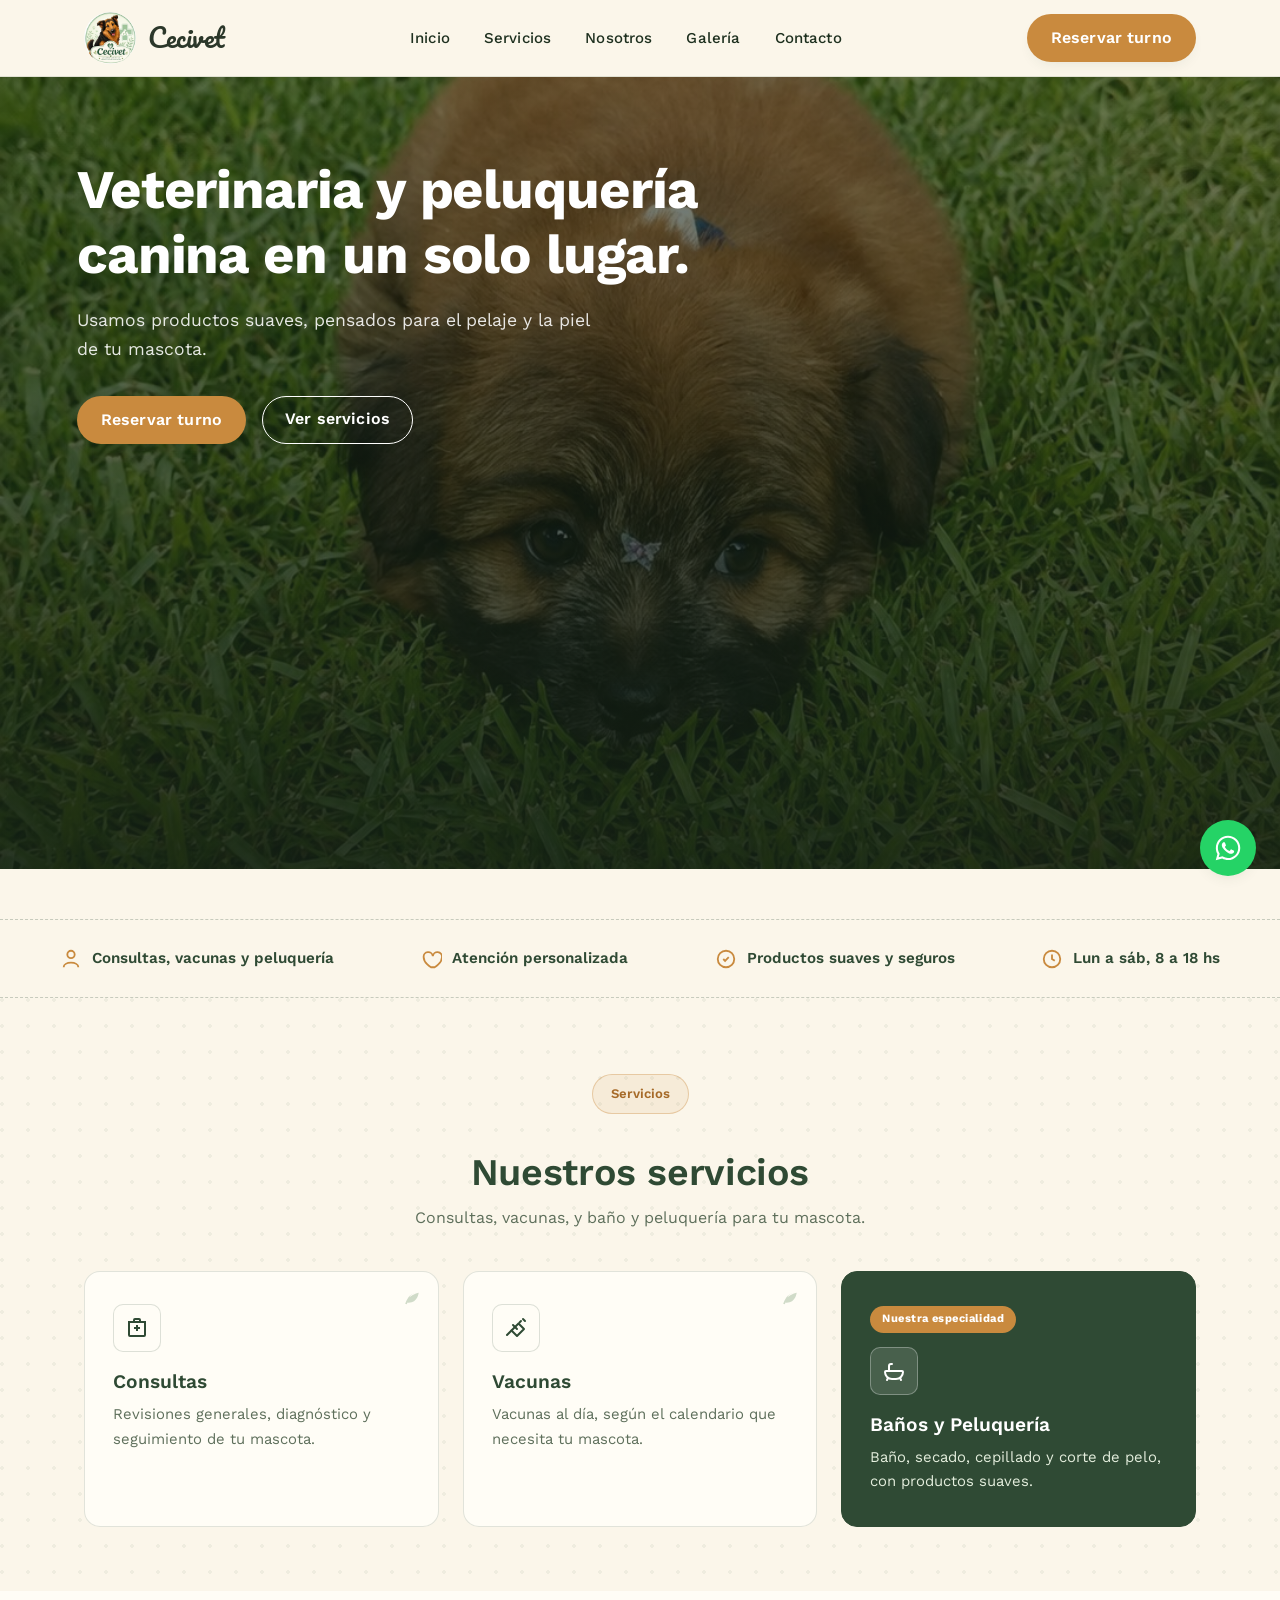
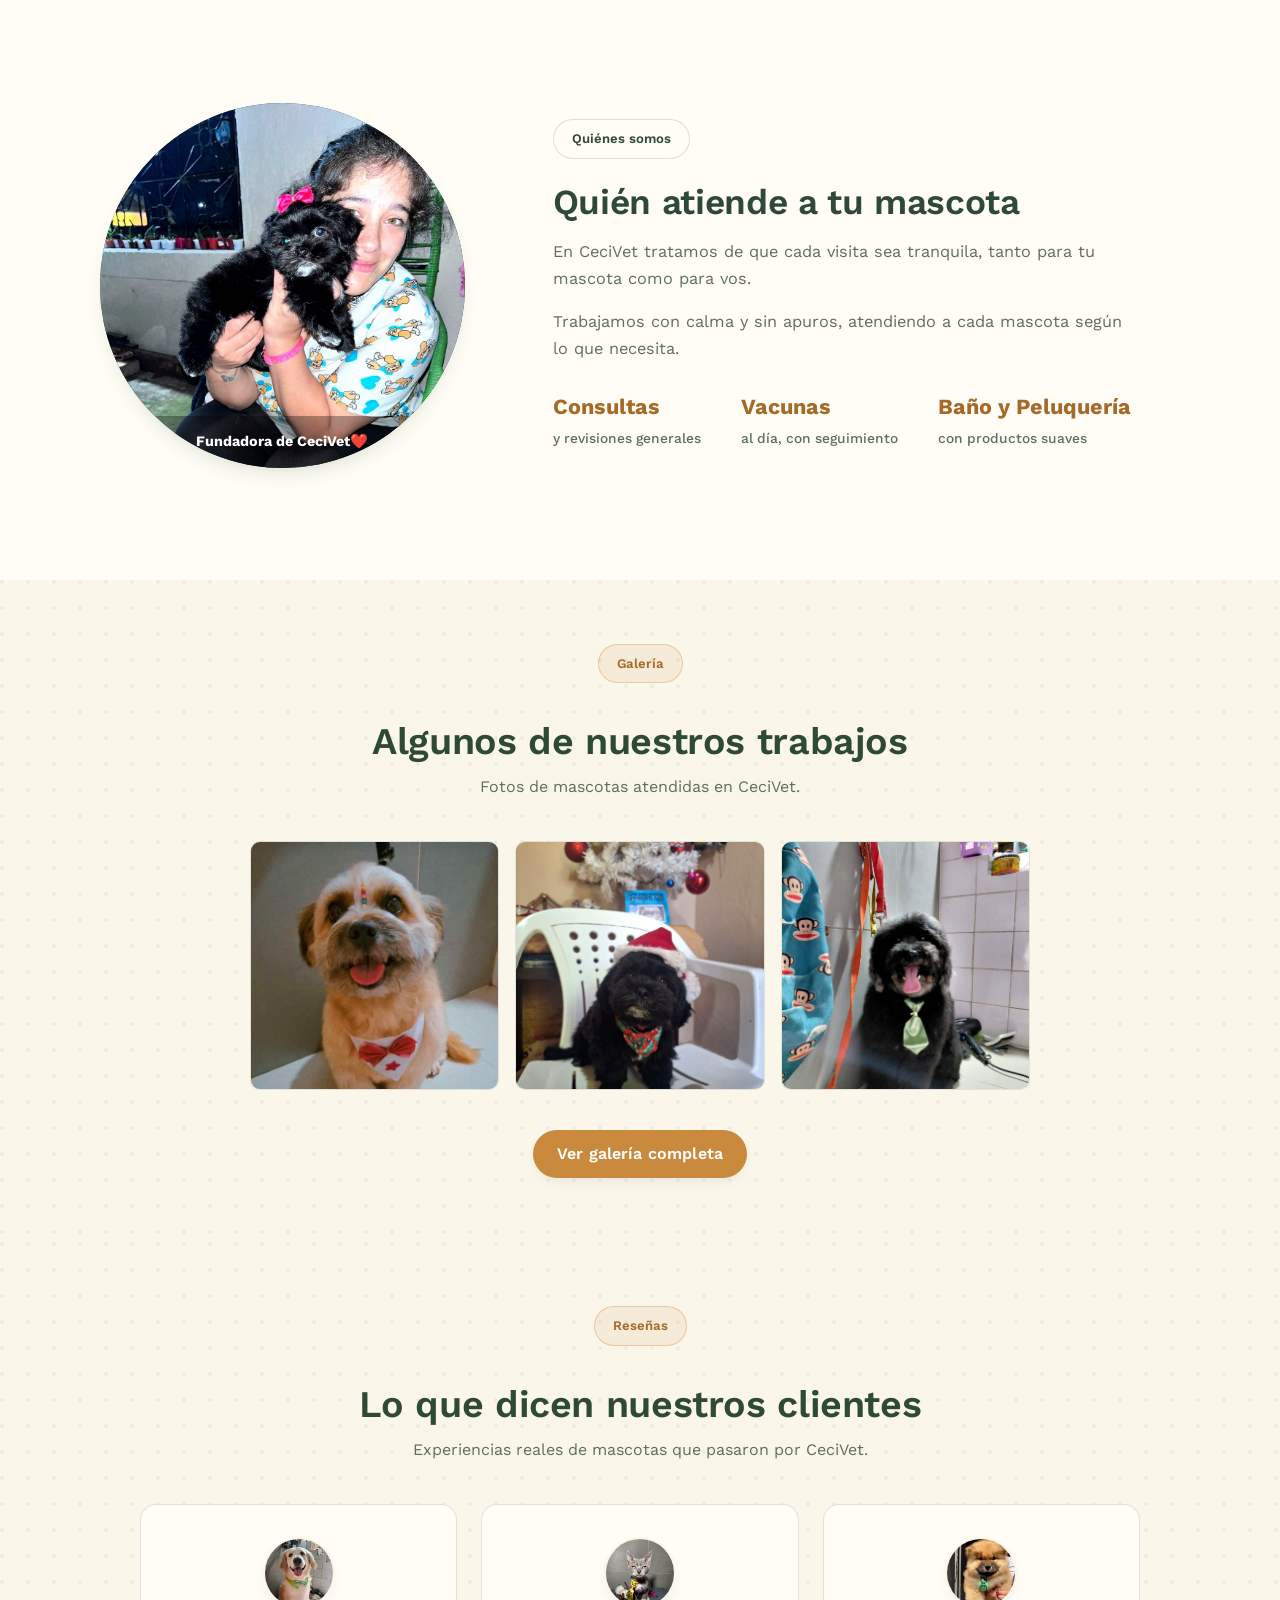
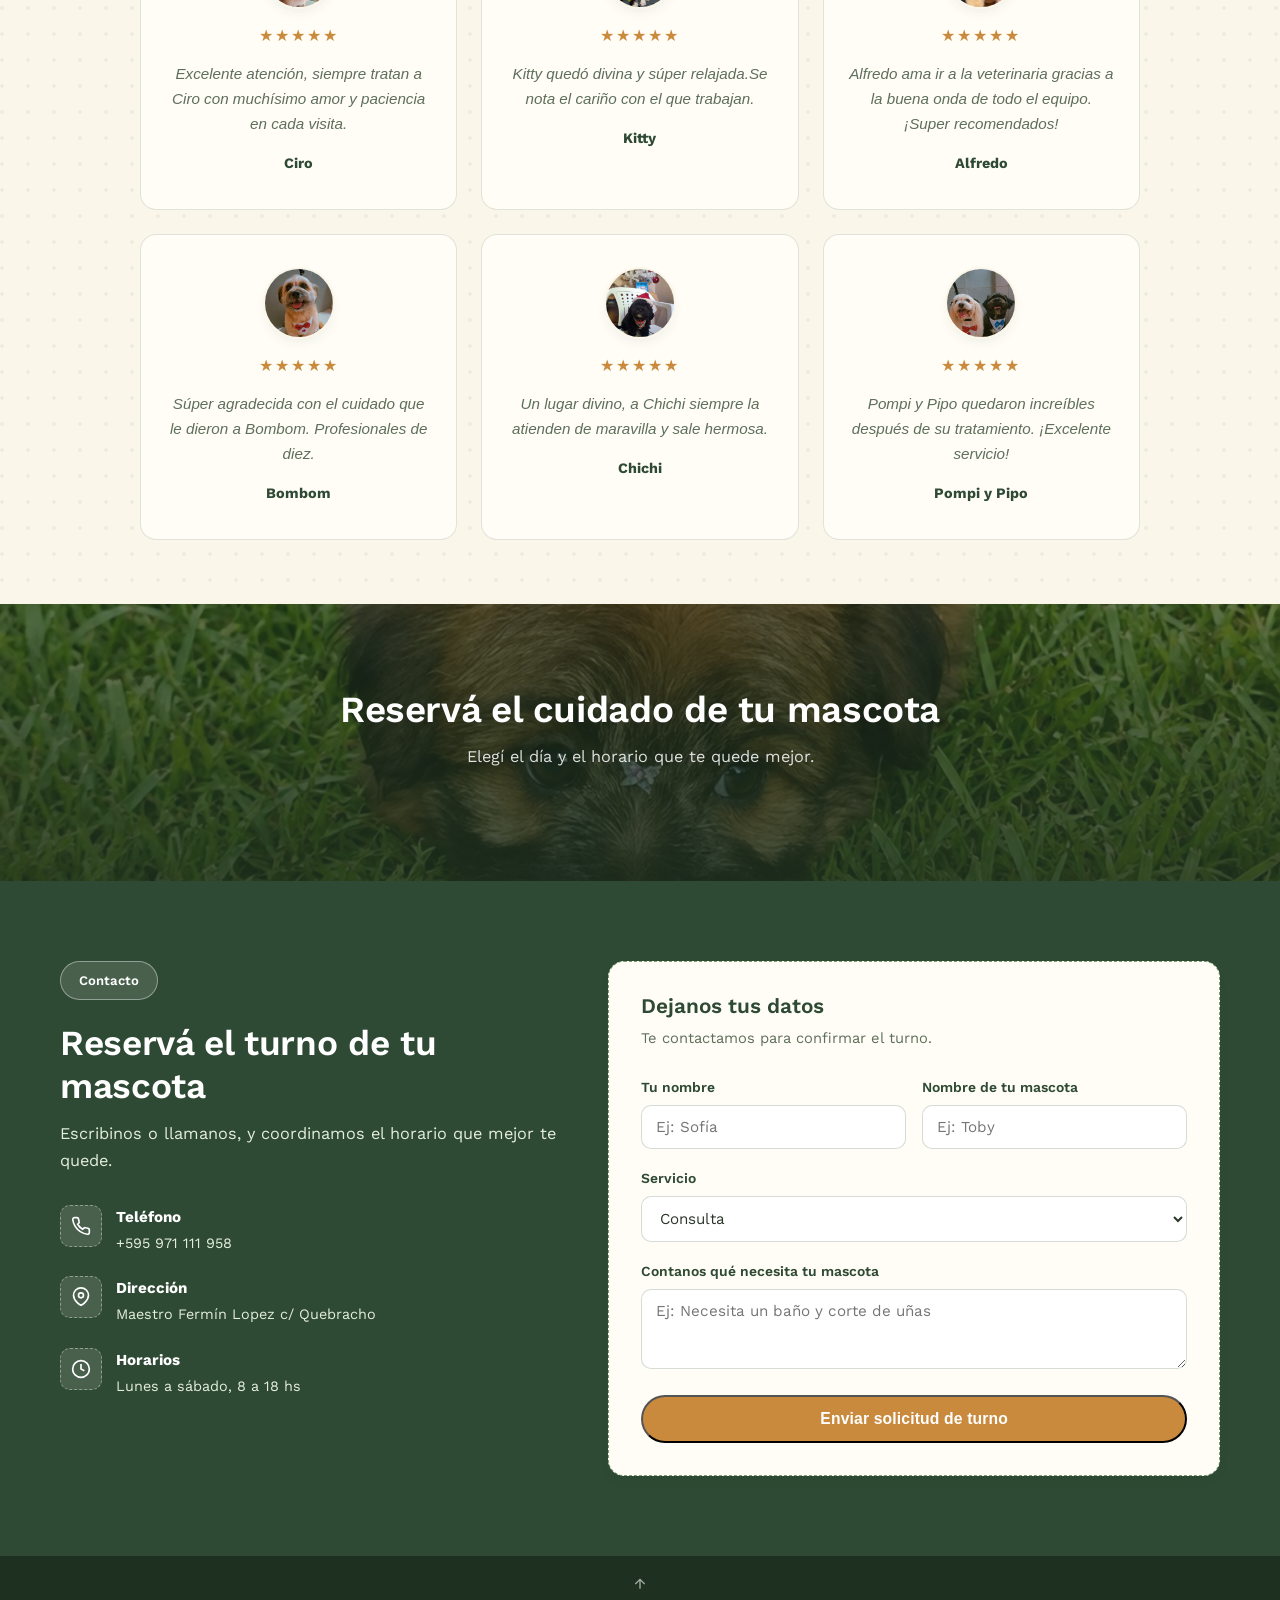
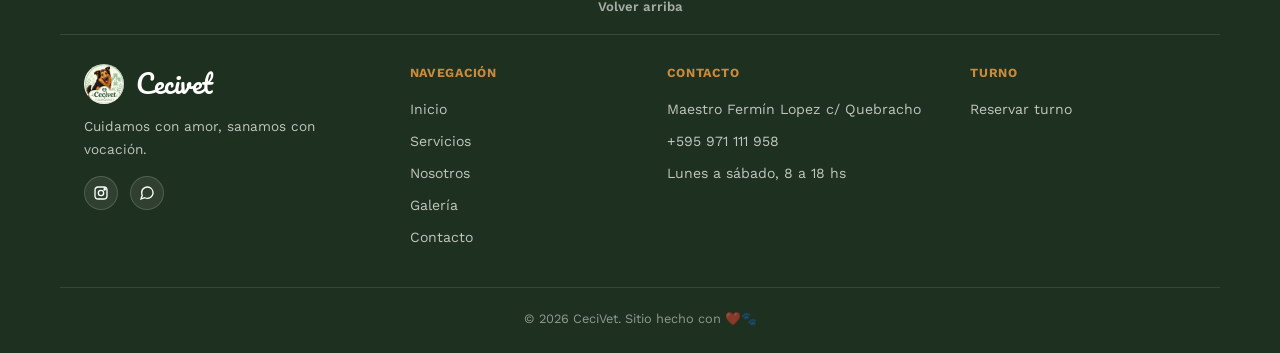
==== commit c7410ff7: "goat" ====
--- a/index.html
+++ b/index.html
@@ -143,7 +143,56 @@
       </div>
     </div>
   </section>
-
+  <!-- =========================================================
+       RESEÑAS
+       ========================================================= -->
+  <section class="resenas textura-huellas" id="resenas">
+    <div class="contenedor">
+      <div class="titulo-seccion">
+        <span class="eyebrow">Reseñas</span>
+        <h2>Lo que dicen nuestros clientes</h2>
+        <p>Experiencias reales de mascotas que pasaron por CeciVet.</p>
+      </div>
+      <div class="resenas-grid">
+        <div class="resena-card aparecer">
+          <div class="resena-foto"><img src="assets/galeria/golden-sonriente.jpg" alt="Ciro"></div>
+          <div class="resena-estrellas">★★★★★</div>
+          <p class="resena-texto">Excelente atención, siempre tratan a Ciro con muchísimo amor y paciencia en cada visita.</p>
+          <span class="resena-nombre">Ciro</span>
+        </div>
+        <div class="resena-card aparecer">
+          <div class="resena-foto"><img src="assets/galeria/gatito-lazo-amarillo.jpg" alt="Kitty"></div>
+          <div class="resena-estrellas">★★★★★</div>
+          <p class="resena-texto">Kitty quedó divina y súper relajada.Se nota el cariño con el que trabajan.</p>
+          <span class="resena-nombre">Kitty</span>
+        </div>
+        <div class="resena-card aparecer">
+          <div class="resena-foto"><img src="assets/galeria/chow-lazo-verde.jpg" alt="Alfredo"></div>
+          <div class="resena-estrellas">★★★★★</div>
+          <p class="resena-texto">Alfredo ama ir a la veterinaria gracias a la buena onda de todo el equipo. ¡Super recomendados!</p>
+          <span class="resena-nombre">Alfredo</span>
+        </div>
+                <div class="resena-card aparecer">
+          <div class="resena-foto"><img src="assets/galeria/perrito-moño-rojo.jpg" alt="Bombom"></div>
+          <div class="resena-estrellas">★★★★★</div>
+          <p class="resena-texto">Súper agradecida con el cuidado que le dieron a Bombom. Profesionales de diez.</p>
+          <span class="resena-nombre">Bombom</span>
+        </div>
+        <div class="resena-card aparecer">
+          <div class="resena-foto"><img src="assets/galeria/perrito-navideno.jpg" alt="Chichi"></div>
+          <div class="resena-estrellas">★★★★★</div>
+          <p class="resena-texto">Un lugar divino, a Chichi siempre la atienden de maravilla y sale hermosa.</p>
+          <span class="resena-nombre">Chichi</span>
+        </div>
+        <div class="resena-card aparecer">
+          <div class="resena-foto"><img src="assets/galeria/duo-panuelos.jpg" alt="Pompi y Pipo"></div>
+          <div class="resena-estrellas">★★★★★</div>
+          <p class="resena-texto">Pompi y Pipo quedaron increíbles después de su tratamiento. ¡Excelente servicio!</p>
+          <span class="resena-nombre">Pompi y Pipo</span>
+        </div>
+      </div>
+    </div>
+  </section>
   <!-- =========================================================
        CITA CON FOTO DE FONDO
        ========================================================= -->
--- a/css/style.css
+++ b/css/style.css
@@ -598,4 +598,38 @@
 .lightbox-cerrar:hover{ background: var(--caramelo); }
 
 /* Para que se note que las fotos se pueden ampliar */
-.foto-item img{ cursor: zoom-in; }+.foto-item img{ cursor: zoom-in; }
+/* ===========================================================
+   RESEÑAS
+   =========================================================== */
+.resenas{ padding: 64px 24px; }
+.resenas-grid{
+  display:grid;
+  grid-template-columns: repeat(auto-fit, minmax(260px, 1fr));
+  gap: 24px; max-width: 1000px; margin: 0 auto;
+}
+.resena-card{
+  background: var(--crema-placa);
+  border: var(--borde-sutil);
+  border-radius: var(--radio);
+  padding: 32px 24px;
+  text-align:center;
+  transition: transform .2s ease, box-shadow .2s ease;
+}
+.resena-card:hover{ transform: translateY(-4px); box-shadow: var(--sombra-suave); }
+.resena-foto{
+  width:72px; height:72px;
+  border-radius:50%;
+  overflow:hidden;
+  margin: 0 auto 14px;
+  border: 2px solid var(--crema);
+  box-shadow: var(--sombra-suave);
+}
+.resena-foto img{ width:100%; height:100%; object-fit:cover; }
+.resena-estrellas{ color: var(--caramelo); font-size:1rem; letter-spacing:2px; margin-bottom:12px; }
+.resena-texto{ font-style:italic; color: var(--texto-suave); font-size:.95rem; margin-bottom:14px; }
+.resena-nombre{ font-weight:700; color: var(--bosque); font-size:.9rem; }
+
+@media (max-width: 780px){
+  .resenas-grid{ grid-template-columns: 1fr; }
+}
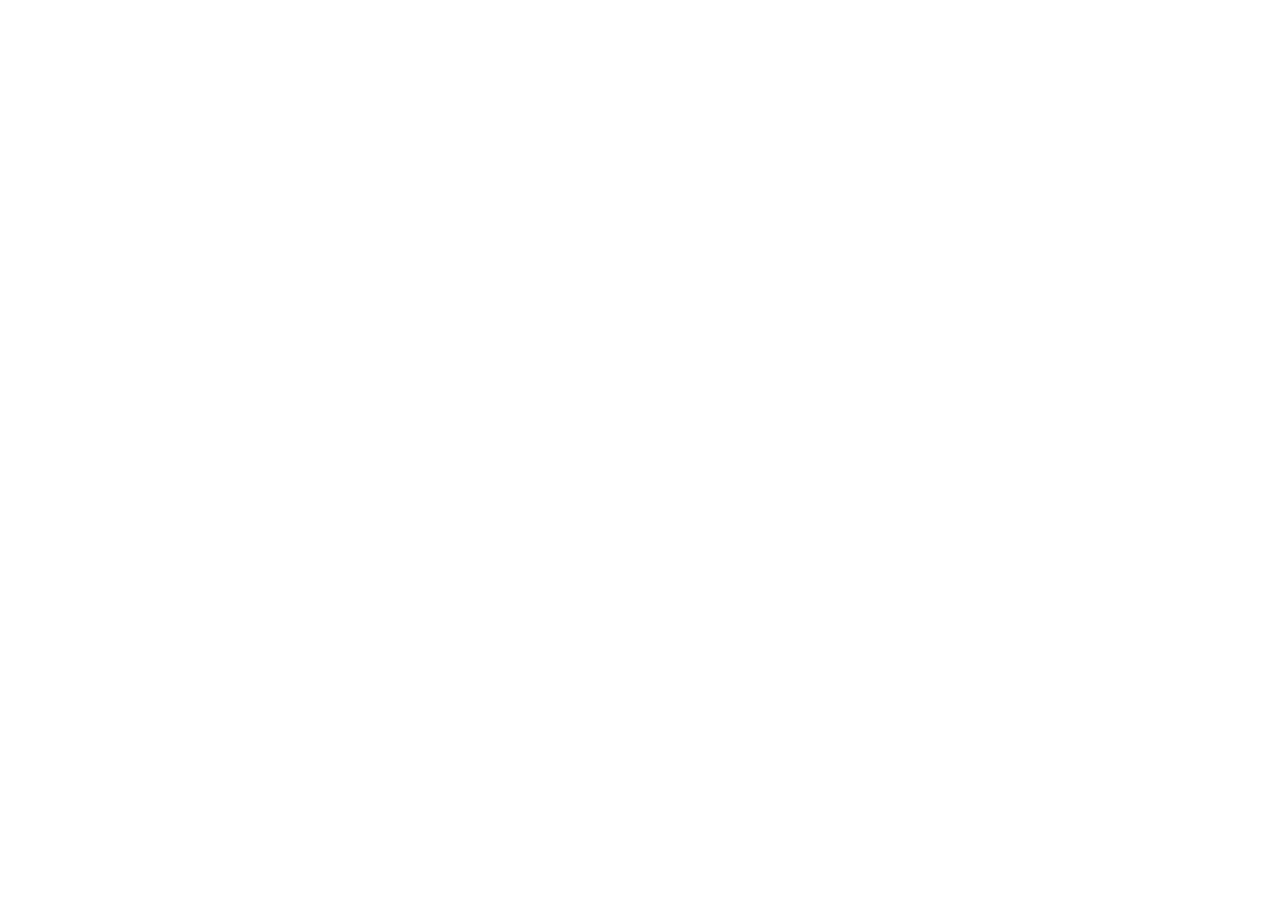
==== commit 5d2dbe55: "goat" ====
--- a/index.html
+++ b/index.html
@@ -3,7 +3,7 @@
 <head>
 <meta charset="UTF-8">
 <meta name="viewport" content="width=device-width, initial-scale=1.0">
-<title>CeciVet · Cuidamos con amor, sanamos con vocación</title>
+<title>CeciVet · Veterinaria y Peluquería Canina/title>
 <meta name="description" content="CeciVet: consultas, vacunas, baños y peluquería para tu mascota.">
 <link rel="icon" href="assets/logo.png">
 
@@ -11,7 +11,10 @@
 <link rel="preconnect" href="https://fonts.googleapis.com">
 <link rel="preconnect" href="https://fonts.gstatic.com" crossorigin>
 <link href="https://fonts.googleapis.com/css2?family=Pacifico&family=Work+Sans:ital,wght@0,400;0,500;0,600;0,700;0,800;1,400&display=swap" rel="stylesheet">
-
+<meta property="og:title" content="CeciVet · Veterinaria y Peluquería Canina">
+<meta property="og:description" content="Consultas, vacunas, baño y peluquería para tu mascota.">
+<meta property="og:image" content="https://ceci-vet.vercel.app/assets/hero-fondo.jpg">
+<meta property="og:type" content="website">
 <link rel="stylesheet" href="css/style.css">
 </head>
 <body>
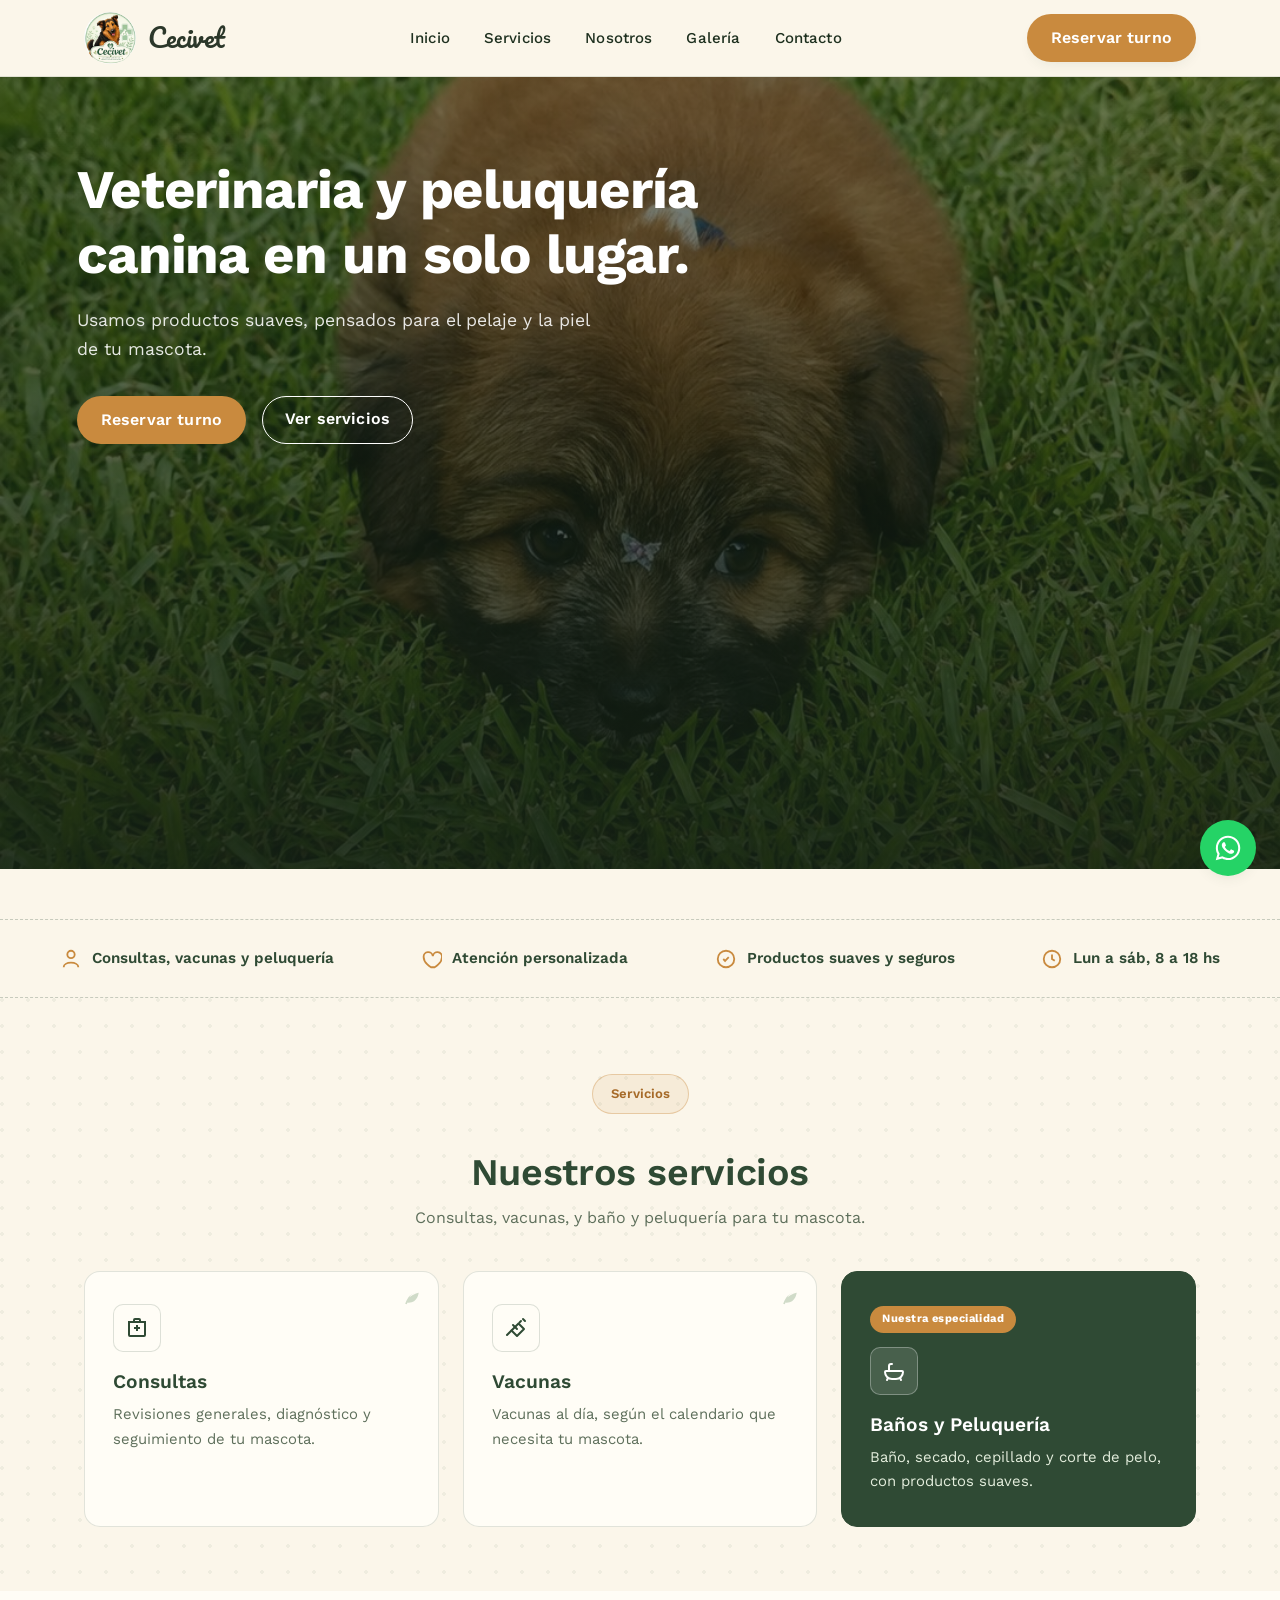
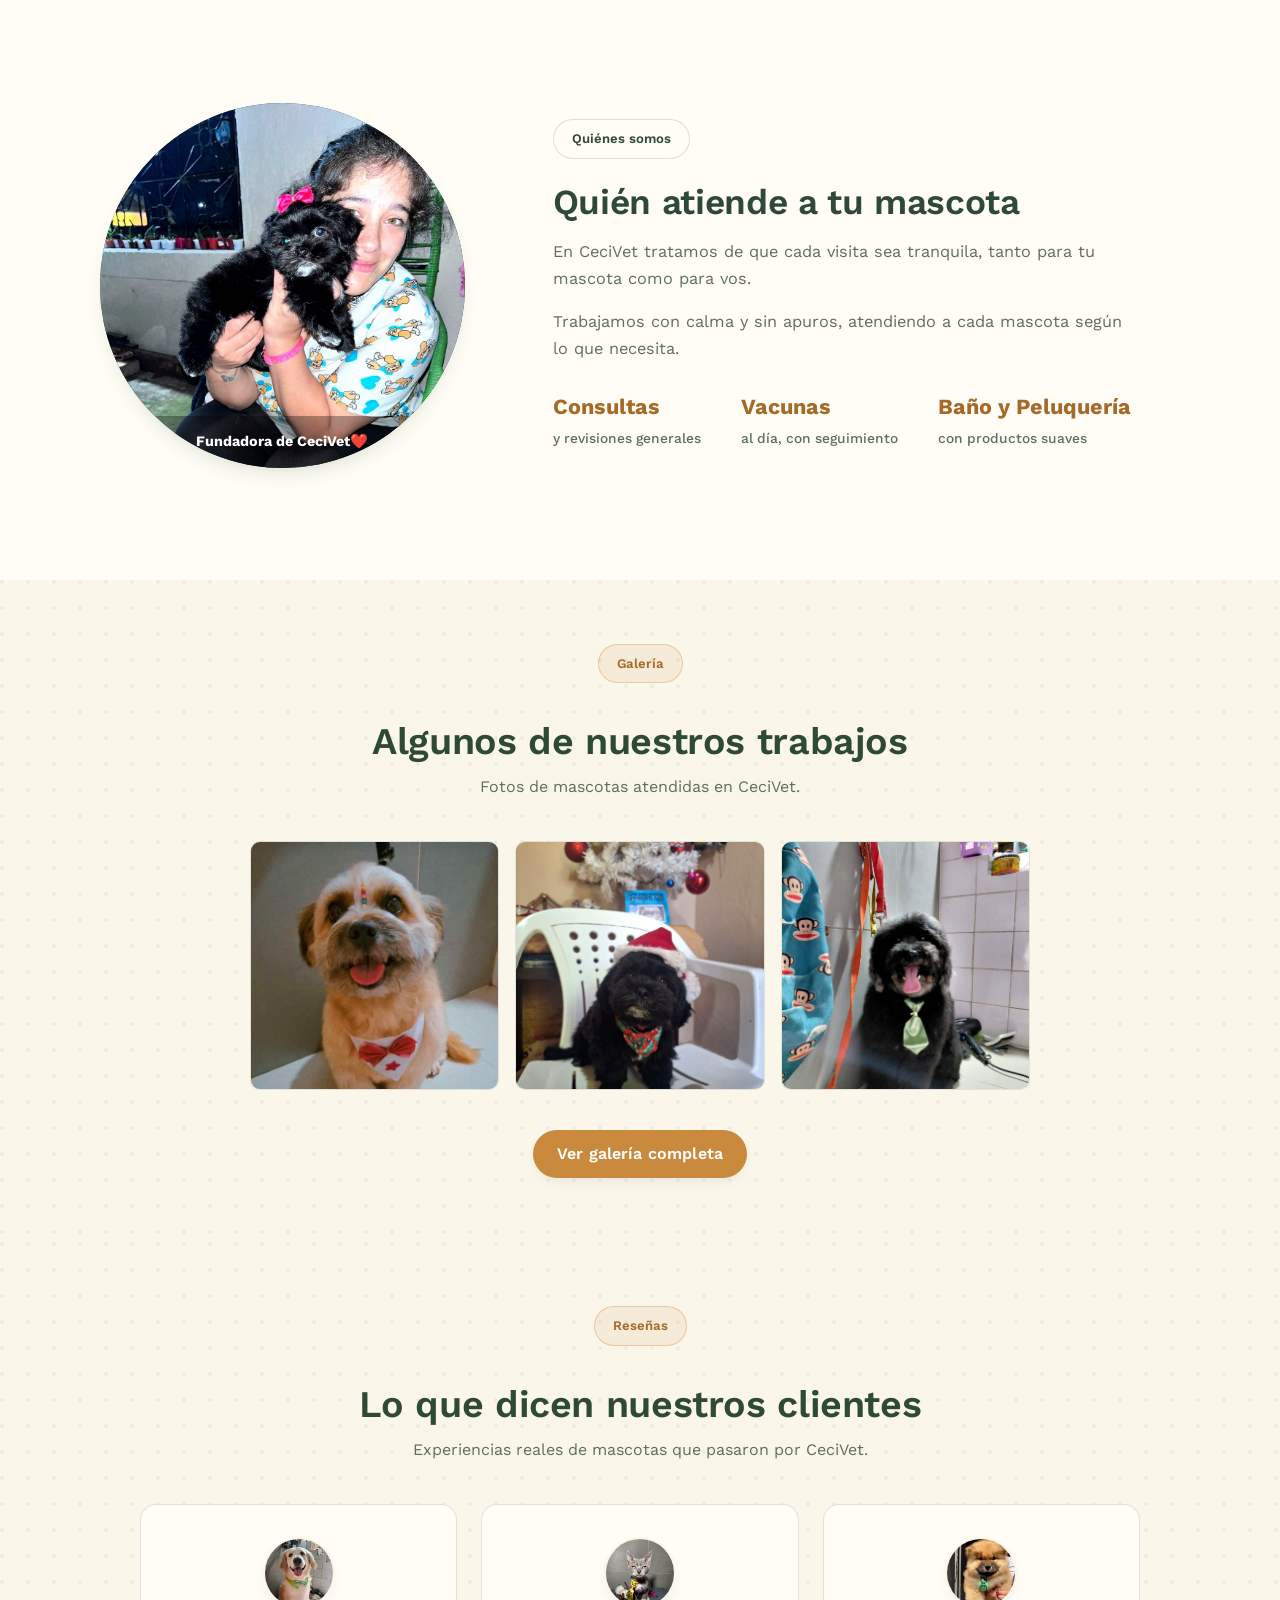
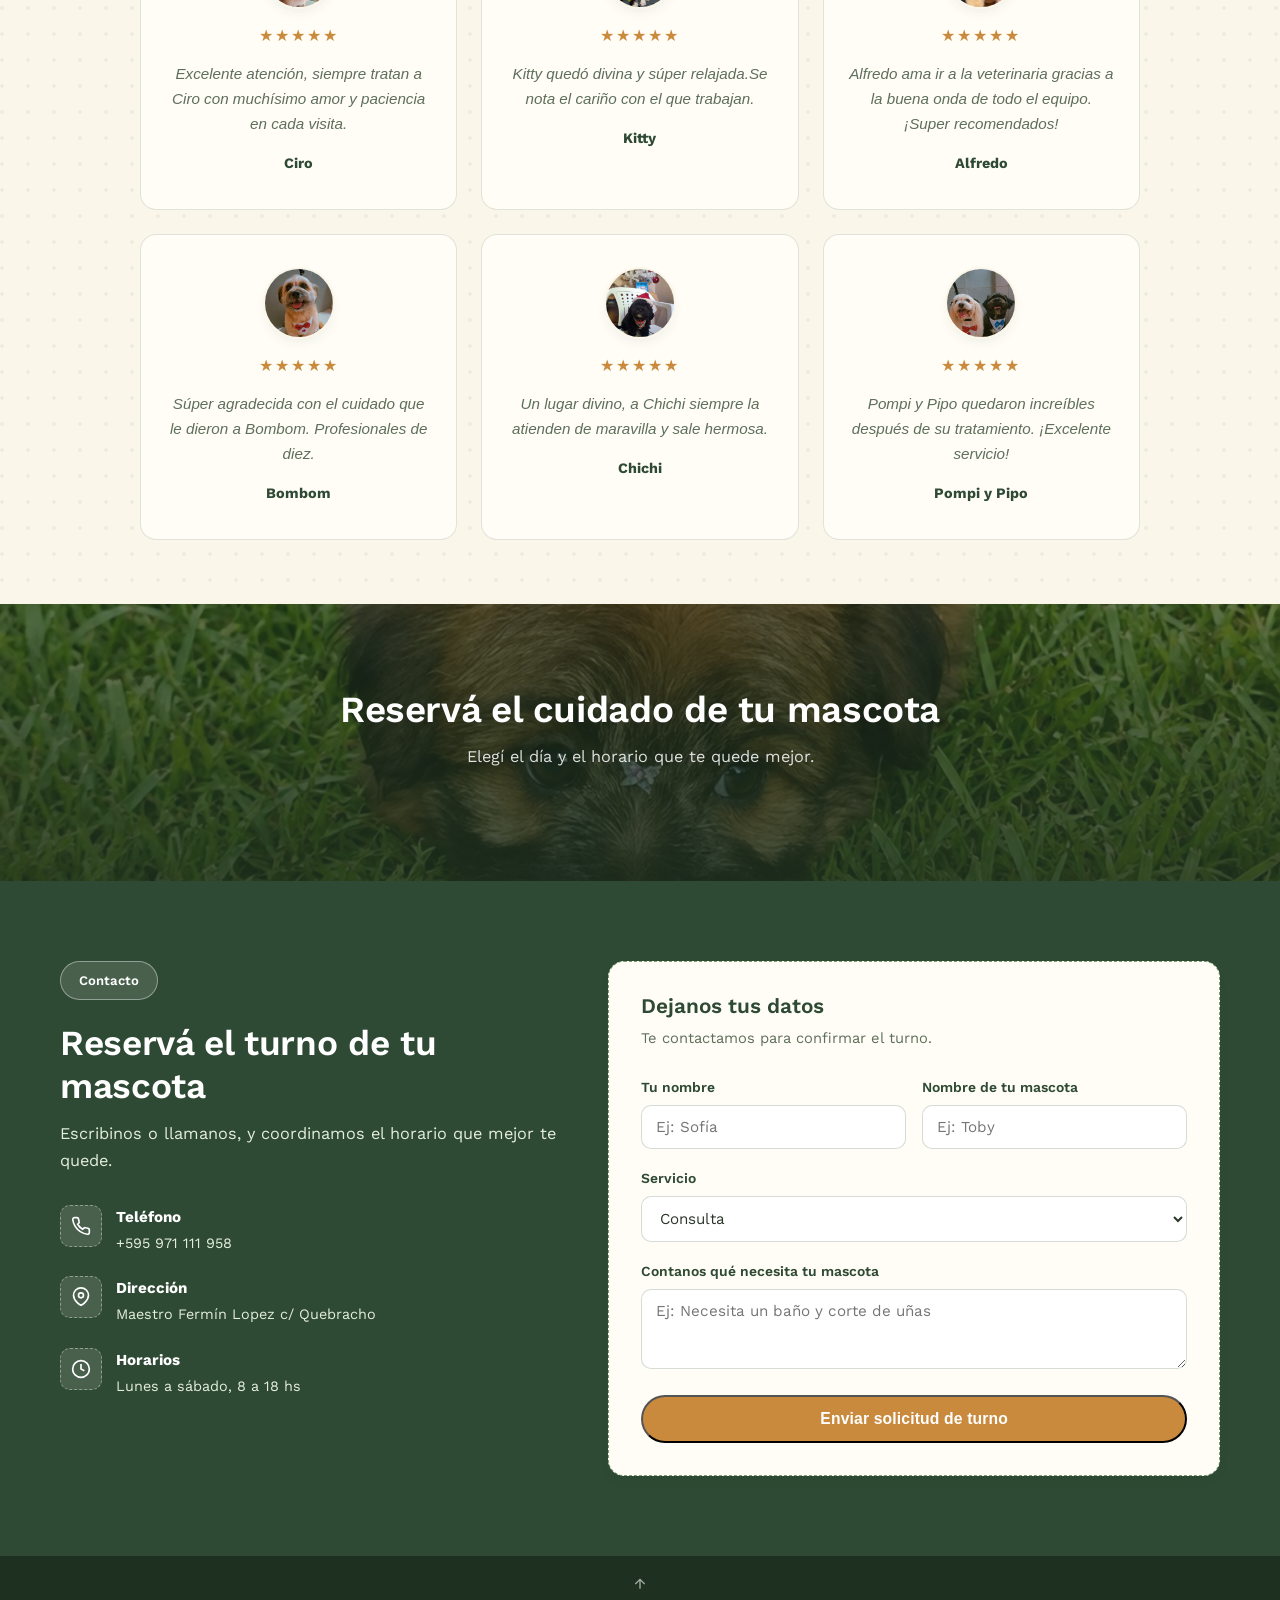
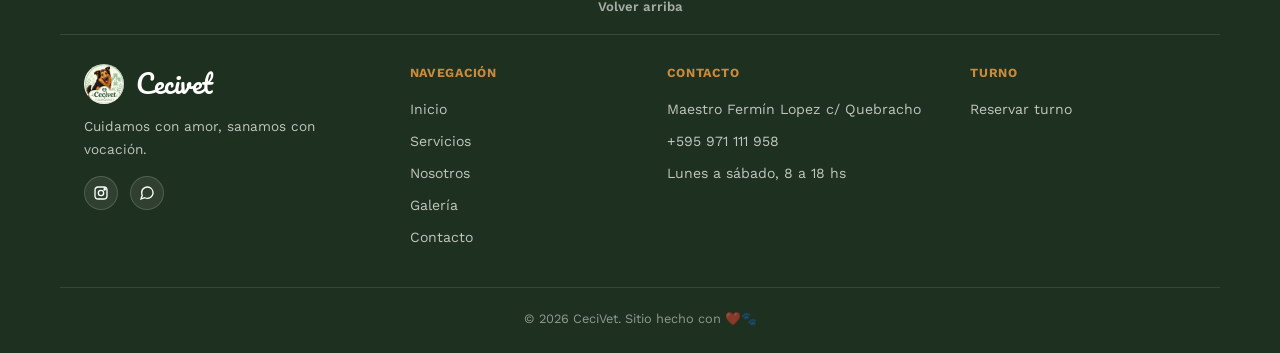
==== commit c417bf1a: "goat" ====
--- a/index.html
+++ b/index.html
@@ -3,7 +3,7 @@
 <head>
 <meta charset="UTF-8">
 <meta name="viewport" content="width=device-width, initial-scale=1.0">
-<title>CeciVet · Veterinaria y Peluquería Canina/title>
+<title>CeciVet · Veterinaria y Peluquería Canina</title>
 <meta name="description" content="CeciVet: consultas, vacunas, baños y peluquería para tu mascota.">
 <link rel="icon" href="assets/logo.png">
 
